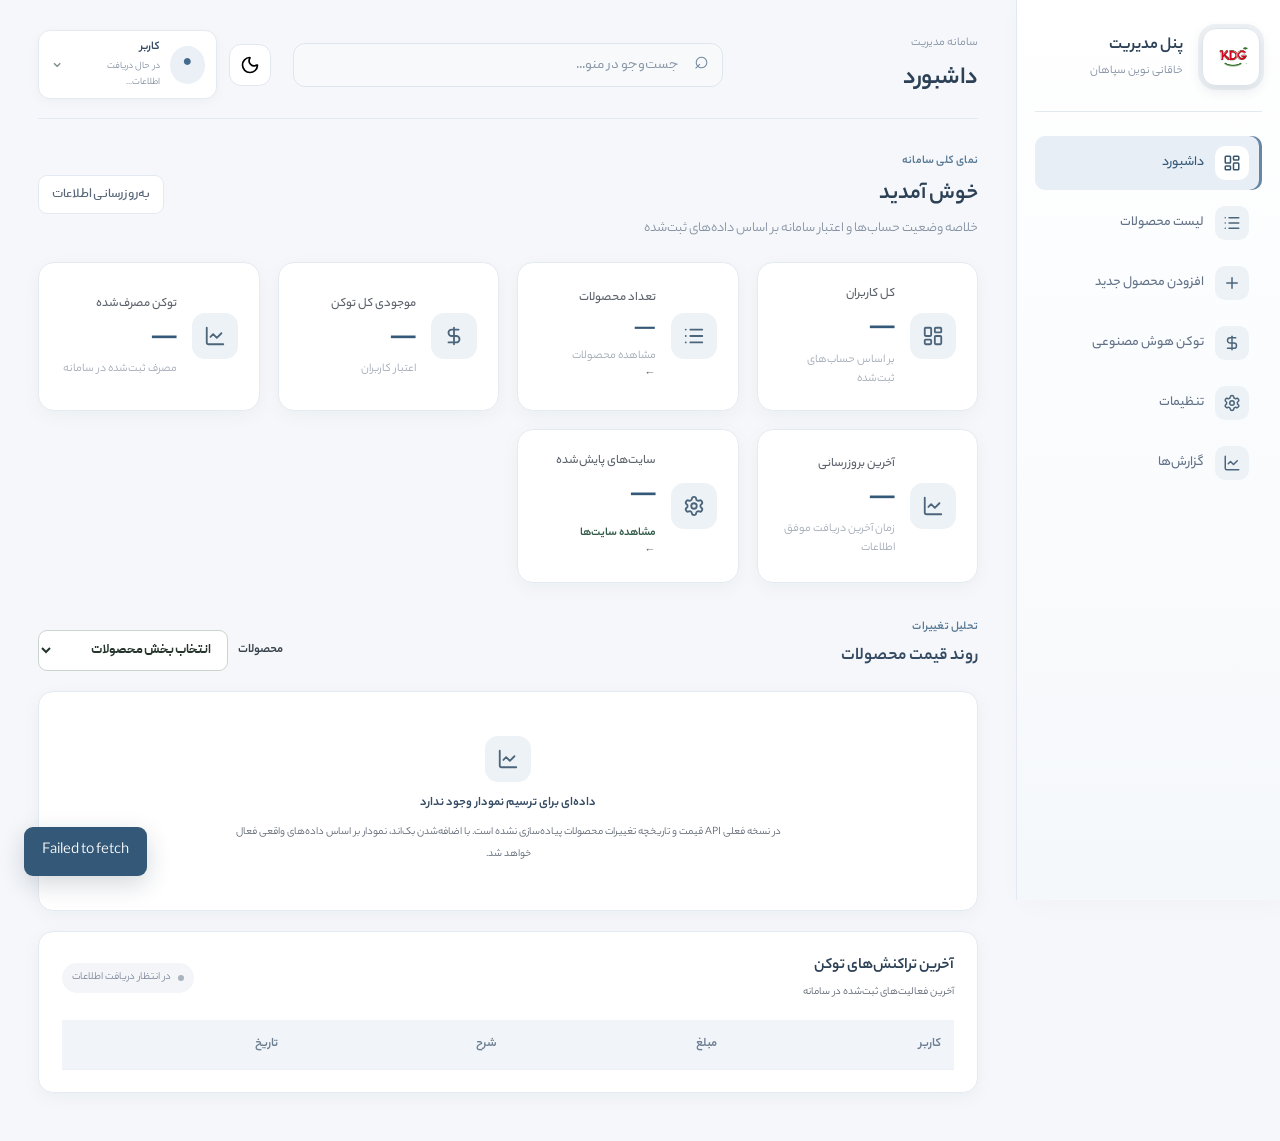
==== dashbord/index.html @ a9cb103a "Move dashboard action arrows to end of link labels" ====
<!doctype html><html lang="fa" dir="rtl"><head><meta charset="utf-8"><meta name="viewport" content="width=device-width,initial-scale=1"><title>داشبورد | پنل شرکت خاقانی نوین سپاهان</title><link rel="stylesheet" href="../assets/css/app.css"></head><body class="app-page dashboard-layout"><aside class="sidebar"><div class="sidebar-brand"><img class="sidebar-logo" src="../login/images/logo.png" alt="لوگوی شرکت خاقانی نوین سپاهان"><div class="sidebar-brand-copy"><b>پنل مدیریت</b><small>خاقانی نوین سپاهان</small></div></div><nav id="sideNav" class="dashboard-nav" aria-label="منوی اصلی">
<a class="active" href="#dashboard" data-page="dashboard"><span class="nav-icon"><img src="icone/layout-dashboard.svg" alt=""></span>داشبورد</a>
<a href="#products" data-page="products"><span class="nav-icon"><img src="icone/list.svg" alt=""></span>لیست محصولات</a>
<a href="#addProduct" data-page="addProduct"><span class="nav-icon"><img src="icone/plus.svg" alt=""></span>افزودن محصول جدید</a>
<a href="#aiTokens" data-page="aiTokens"><span class="nav-icon"><img src="icone/dollar-sign.svg" alt=""></span>توکن هوش مصنوعی</a>
<a href="#settings" data-page="settings"><span class="nav-icon"><img src="icone/settings.svg" alt=""></span>تنظیمات</a>
<a href="#reports" data-page="reports"><span class="nav-icon"><img src="icone/chart-line.svg" alt=""></span>گزارش‌ها</a></nav></aside><main class="main-content"><header class="topbar dashboard-topbar"><div><span class="eyebrow">سامانه مدیریت</span><h1 id="pageTitle">داشبورد</h1></div><div class="topbar-search"><input id="menuSearch" type="search" placeholder="جست‌وجو در منو..." aria-label="جست‌وجو در منو"><span aria-hidden="true">⌕</span></div><div class="topbar-actions"><button id="themeToggle" class="theme-toggle" type="button" aria-label="فعال‌سازی حالت تیره" aria-pressed="false" title="حالت تیره"><img src="../dashbord/icone/moon.svg" alt=""></button><div class="profile-menu-wrap"><button id="userMenuBtn" class="user-profile profile-menu-trigger" type="button" aria-haspopup="true" aria-expanded="false" aria-controls="userMenu"><span class="profile-avatar">●</span><span class="profile-details"><b id="userName">کاربر</b><small id="userRole">در حال دریافت اطلاعات...</small></span><span class="profile-chevron" aria-hidden="true">⌄</span></button><div id="userMenu" class="profile-menu hidden" role="menu"><div class="profile-menu-heading"><b id="menuUserName">کاربر</b><small id="menuUserRole">حساب کاربری</small></div><a id="userSettingsLink" href="#settings" role="menuitem"><span class="menu-item-icon"><img src="../dashbord/icone/settings.svg" alt=""></span>تنظیمات کاربری</a><button id="logoutBtn" class="logout-action" type="button" role="menuitem"><span class="nav-icon"><img src="../dashbord/icone/arrow-left-from-line.svg" alt=""></span>خروج از حساب</button></div></div></div></header>
<section id="dashboardPage" class="page-section"><div class="welcome dashboard-welcome"><div><span class="section-kicker">نمای کلی سامانه</span><h2>خوش آمدید</h2><p>خلاصه وضعیت حساب‌ها و اعتبار سامانه بر اساس داده‌های ثبت‌شده</p></div><div class="welcome-actions"><span id="todayLabel"></span><button id="refreshDashboard" class="btn btn-soft" type="button">به‌روزرسانی اطلاعات</button></div></div><div class="stats-grid dashboard-kpis">
<article class="stat-card"><span class="stat-icon"><img src="icone/layout-dashboard.svg" alt=""></span><div class="stat-copy"><span>کل کاربران</span><strong id="usersTotal">—</strong><small>بر اساس حساب‌های ثبت‌شده</small></div></article>
<a class="stat-card product-kpi" id="productKpiTile" href="#products" data-page="products"><span class="stat-icon"><img src="icone/list.svg" alt=""></span><div class="stat-copy"><span>تعداد محصولات</span><strong id="productCount">—</strong><small class="product-kpi-link">مشاهده محصولات <span class="stat-link-arrow" aria-hidden="true">←</span></small></div></a>
<article class="stat-card"><span class="stat-icon"><img src="icone/dollar-sign.svg" alt=""></span><div class="stat-copy"><span>موجودی کل توکن</span><strong id="coinsTotal">—</strong><small>اعتبار کاربران</small></div></article>
<article class="stat-card"><span class="stat-icon"><img src="icone/chart-line.svg" alt=""></span><div class="stat-copy"><span>توکن مصرف‌شده</span><strong id="coinsUsed">—</strong><small>مصرف ثبت‌شده در سامانه</small></div></article>
<article class="stat-card"><span class="stat-icon"><img src="icone/chart-line.svg" alt=""></span><div class="stat-copy"><span>آخرین بروزرسانی</span><strong id="lastUpdated">—</strong><small>زمان آخرین دریافت موفق اطلاعات</small></div></article>
<article class="stat-card monitored-sites-kpi"><span class="stat-icon"><img src="icone/settings.svg" alt=""></span><div class="stat-copy"><span>سایت‌های پایش‌شده</span><strong id="sitesTotal">—</strong><a class="stat-card-link" href="#sites" data-page="sites">مشاهده سایت‌ها <span class="stat-link-arrow" aria-hidden="true">←</span></a></div></article>
</div>
<div class="dashboard-section-heading trend-heading"><div><span class="section-kicker">تحلیل تغییرات</span><h3>روند قیمت محصولات</h3></div><label class="trend-product-nav"><span>محصولات</span><select id="trendProductNav" aria-label="ناوبری محصولات"><option value="">انتخاب بخش محصولات</option><option value="all">همه محصولات</option></select></label></div>
<div class="panel trend-empty"><span class="trend-empty-icon"><img src="icone/chart-line.svg" alt=""></span><b>داده‌ای برای ترسیم نمودار وجود ندارد</b><p>در نسخه فعلی API قیمت و تاریخچه تغییرات محصولات پیاده‌سازی نشده است. با اضافه‌شدن بک‌اند، نمودار بر اساس داده‌های واقعی فعال خواهد شد.</p></div><div class="panel dashboard-transactions"><div class="panel-heading"><div><h3>آخرین تراکنش‌های توکن</h3><p>آخرین فعالیت‌های ثبت‌شده در سامانه</p></div><span id="dashboardStatus" class="data-status" role="status">در انتظار دریافت اطلاعات</span></div><div class="table-wrap"><table><thead><tr><th>کاربر</th><th>مبلغ</th><th>شرح</th><th>تاریخ</th></tr></thead><tbody id="recentTransactions"></tbody></table></div></div></section>
<section id="sitesPage" class="page-section hidden"><div class="panel placeholder-panel"><span class="placeholder-icon"><img src="icone/settings.svg" alt=""></span><h3>سایت‌های پایش‌شده</h3><p>فهرست سایت‌ها پس از اتصال سرویس مدیریت سایت‌ها نمایش داده می‌شود.</p></div></section>
<section id="productsPage" class="page-section hidden"><div class="panel placeholder-panel"><span class="placeholder-icon"><img src="icone/list.svg" alt=""></span><h3>لیست محصولات</h3><p>این بخش هنوز به سرویس مدیریت محصولات متصل نشده است.</p></div></section>
<section id="addProductPage" class="page-section hidden"><div class="panel placeholder-panel"><span class="placeholder-icon"><img src="icone/plus.svg" alt=""></span><h3>افزودن محصول جدید</h3><p>فرم ثبت محصول پس از آماده‌سازی ساختار اطلاعات و API این بخش فعال می‌شود.</p></div></section>
<section id="aiTokensPage" class="page-section hidden"><div class="panel placeholder-panel"><span class="placeholder-icon"><img src="icone/dollar-sign.svg" alt=""></span><h3>توکن هوش مصنوعی</h3><p>اطلاعات مصرف و اعتبار توکن‌های هوش مصنوعی هنوز به سرویس مربوط متصل نشده است.</p></div></section>
<section id="settingsPage" class="page-section hidden"><div class="panel placeholder-panel"><span class="placeholder-icon"><img src="icone/settings.svg" alt=""></span><h3>تنظیمات</h3><p>تنظیمات پنل در این بخش قرار می‌گیرد؛ گزینه‌ها هنوز پیاده‌سازی نشده‌اند.</p></div></section><section id="reportsPage" class="page-section hidden">
<div class="welcome"><div><h2>گزارش تراکنش‌ها</h2><p>گزارش بر پایه اطلاعات ثبت‌شده در سامانه</p></div><button id="exportTransactions" class="btn btn-primary" type="button">دریافت خروجی CSV</button></div>
<div class="stats-grid report-stats"><article class="stat-card"><span>تعداد تراکنش‌های دریافتی</span><strong id="reportCount">—</strong></article><article class="stat-card"><span>جمع تغییرات مثبت</span><strong id="reportPositive">—</strong></article><article class="stat-card"><span>جمع تغییرات منفی</span><strong id="reportNegative">—</strong></article><article class="stat-card"><span>آخرین ثبت</span><strong id="reportLatest" class="report-latest">—</strong></article></div>
<div class="panel"><div class="panel-heading report-toolbar"><div><h3>تاریخچه تراکنش‌ها</h3><p>حداکثر ۲۰۰ تراکنش اخیر از API موجود</p></div><div class="report-tools"><input id="reportSearch" type="search" placeholder="جست‌وجو در کاربر یا شرح تراکنش" aria-label="جست‌وجو در گزارش تراکنش‌ها"><span id="reportStatus" class="report-status" role="status">در انتظار دریافت اطلاعات</span></div></div><div class="table-wrap"><table><thead><tr><th>کاربر</th><th>مقدار تغییر</th><th>موجودی پس از تراکنش</th><th>شرح</th><th>تاریخ و زمان</th></tr></thead><tbody id="reportTransactions"><tr><td colspan="5" class="report-empty">برای مشاهده گزارش، اطلاعات از سرور دریافت می‌شود.</td></tr></tbody></table></div></div>
</section><section id="usersPage" class="page-section hidden"><div class="panel"><div class="panel-heading"><div><h3>مدیریت کاربران</h3><p>ایجاد حساب و تعیین نقش</p></div><button id="addUserBtn" class="btn btn-primary">افزودن کاربر</button></div><form id="userForm" class="form-grid hidden"><input name="full_name" placeholder="نام کامل" required><input name="username" placeholder="نام کاربری" required><input name="password" type="password" placeholder="رمز عبور حداقل ۸ کاراکتر" required><select name="role"><option value="user">کاربر</option><option value="manager">مدیر</option></select><button class="btn btn-primary">ثبت کاربر</button></form><div class="table-wrap"><table><thead><tr><th>نام</th><th>نام کاربری</th><th>نقش</th><th>وضعیت</th><th>توکن</th></tr></thead><tbody id="usersTable"></tbody></table></div></div></section>
<section id="permissionsPage" class="page-section hidden"><div class="panel"><h3>نقش‌ها و دسترسی‌ها</h3><p>دسترسی مشاهده و ویرایش هر صفحه را تعیین کنید.</p><div id="permissionsContent"></div></div></section>
<section id="coinsPage" class="page-section hidden"><div class="panel"><h3>مدیریت توکن</h3><form id="coinForm" class="form-grid"><select name="user_id" id="coinUser" required><option value="">انتخاب کاربر</option></select><input name="amount" type="number" placeholder="مقدار؛ عدد منفی برای کسر" required><input name="reason" placeholder="علت تراکنش" required><button class="btn btn-primary">ثبت تراکنش</button></form><div class="table-wrap"><table><thead><tr><th>کاربر</th><th>تغییر</th><th>موجودی بعد</th><th>علت</th><th>تاریخ</th></tr></thead><tbody id="coinsTable"></tbody></table></div></div></section></main><div id="toast" class="toast"></div><script src="../assets/js/api.js"></script><script src="../assets/js/dashboard.js"></script></body></html>
---- assets/css/app.css ----
@font-face{font-family:YekanBakh;src:url("../../login/font/Yekan_Bakh_Regular.Byvis5zr.woff") format("woff");font-weight:400;font-display:swap}
@font-face{font-family:YekanBakh;src:url("../../login/font/Yekan_Bakh_Medium.RlOqlP2J.woff") format("woff");font-weight:500 600;font-display:swap}
@font-face{font-family:YekanBakh;src:url("../../login/font/Yekan_Bakh_Bold.DMVJaKBT.woff") format("woff");font-weight:700 900;font-display:swap}
:root{font-family:YekanBakh,Tahoma,sans-serif;color:#1e293b;background:#f4f6fa}*{box-sizing:border-box}body{margin:0}button,input,select{font:inherit}.login-page{min-height:100vh;display:grid;place-items:center;padding:24px;background:linear-gradient(135deg,#edf2f8,#f8fafc)}.login-card{width:min(100%,430px);background:white;padding:42px;border:1px solid #e5eaf1;border-radius:18px;box-shadow:0 18px 60px #1d355710}.brand-mark{width:54px;height:54px;display:grid;place-items:center;background:#17365d;color:white;border-radius:14px;font-size:25px;font-weight:800}.brand-mark.small{width:42px;height:42px;font-size:20px}.eyebrow{font-size:12px;color:#718096;margin:22px 0 5px}.login-card h1{font-size:23px;margin:0 0 8px}.muted,.panel p,.welcome p{color:#8290a3;font-size:13px}.login-card form{display:grid;gap:10px;margin-top:28px}.login-card label{font-size:13px;font-weight:600;margin-top:8px}.login-card input,.form-grid input,.form-grid select{width:100%;padding:12px;border:1px solid #dce3ec;border-radius:9px;outline:none;background:white}.login-card input:focus,.form-grid input:focus{border-color:#426b9a}.btn{border:0;border-radius:9px;padding:11px 17px;cursor:pointer;font-weight:600}.btn-primary{background:#173e68;color:white}.btn-block{width:100%;margin-top:12px}.form-error{color:#c0392b;font-size:12px}.login-card footer{text-align:center;color:#a0aaba;font-size:11px;margin-top:32px}.sidebar{width:250px;background:#142d4c;color:#dce6f2;position:fixed;right:0;top:0;bottom:0;padding:25px 17px;display:flex;flex-direction:column}.sidebar-brand{display:flex;align-items:center;gap:12px;padding:0 8px 30px;border-bottom:1px solid #ffffff18}.sidebar-brand b,.sidebar-brand small{display:block}.sidebar-brand small{font-size:11px;color:#9eb0c6}.sidebar nav{display:grid;gap:7px;margin-top:25px}.sidebar nav a{color:#b8c8da;text-decoration:none;padding:12px 14px;border-radius:8px;font-size:13px}.sidebar nav a.active,.sidebar nav a:hover{background:#ffffff16;color:white}.sidebar-bottom{margin-top:auto;border-top:1px solid #ffffff18;padding:18px 8px 0;display:grid;gap:12px;font-size:12px}.btn-ghost{background:transparent;color:#d6deea}.main-content{margin-right:250px;padding:30px 36px;max-width:1600px}.topbar{display:flex;justify-content:space-between;align-items:center;border-bottom:1px solid #e4e9f0;padding-bottom:22px}.topbar .eyebrow{margin:0}.topbar h1{font-size:22px;margin:5px 0 0}.welcome{display:flex;align-items:center;justify-content:space-between;margin:27px 0 20px}.welcome h2{font-size:18px;margin:0}.stats-grid{display:grid;grid-template-columns:repeat(4,1fr);gap:16px}.stat-card,.panel{background:white;border:1px solid #e6ebf1;border-radius:13px}.stat-card{padding:20px}.stat-card span{display:block;color:#7c899a;font-size:12px}.stat-card strong{display:block;font-size:27px;margin:10px 0;color:#173e68}.panel{margin-top:22px;padding:22px}.panel-heading{display:flex;justify-content:space-between;align-items:center;margin-bottom:18px}.panel h3,.panel-heading h3{font-size:15px}.table-wrap{overflow:auto}table{width:100%;border-collapse:collapse;white-space:nowrap}th,td{text-align:right;padding:13px 12px;border-bottom:1px solid #edf0f4;font-size:12px}th{color:#758397;background:#f8fafc}.hidden{display:none!important}.form-grid{display:grid;grid-template-columns:repeat(4,minmax(130px,1fr));gap:10px;margin:18px 0}.role-block{margin:22px 0}.permission-row{display:grid;grid-template-columns:1fr 120px 120px;padding:12px;border-bottom:1px solid #edf0f4;font-size:13px}.permission-row input{accent-color:#173e68}.toast{position:fixed;bottom:24px;left:24px;background:#173e68;color:white;padding:12px 18px;border-radius:9px;opacity:0;transition:.2s}.toast.show{opacity:1}@media(max-width:950px){.sidebar{width:205px}.main-content{margin-right:205px;padding:22px}.stats-grid{grid-template-columns:repeat(2,1fr)}}@media(max-width:650px){.sidebar{position:static;width:auto}.sidebar nav{grid-template-columns:repeat(2,1fr)}.main-content{margin:0;padding:18px}.stats-grid,.form-grid{grid-template-columns:1fr 1fr}.login-card{padding:28px}}
/* Login page refresh */
.login-page{min-height:100vh;display:grid;place-items:center;padding:36px;background:#f1f4f8;direction:rtl}
.login-shell{width:min(1120px,100%);min-height:650px;display:grid;grid-template-columns:1fr 1fr;background:#fff;border:1px solid #e7ebf0;border-radius:26px;overflow:hidden;box-shadow:0 28px 90px rgba(16,43,78,.12)}
.login-brand{position:relative;isolation:isolate;overflow:hidden;display:flex;flex-direction:column;justify-content:space-between;padding:44px 48px;color:#fff;background:linear-gradient(145deg,#173d67 0%,#102b4e 58%,#0b203b 100%)}
.brand-topline{display:flex;align-items:center;gap:15px;font-size:13px;color:#d7e2ef}
.login-logo{width:64px;height:64px;object-fit:contain;background:#fff;border-radius:16px;padding:7px}
.brand-copy{position:relative;z-index:2;margin-top:35px}
.brand-kicker{display:inline-block;color:#a9c5e3;font-size:10px;letter-spacing:2.8px;direction:ltr}
.brand-copy h1{font-size:clamp(30px,3.5vw,43px);line-height:1.65;font-weight:700;margin:16px 0 12px;color:#fff}
.brand-copy p{font-size:14px;color:#c3d1e1;line-height:2}
.brand-footer{position:relative;z-index:2;display:flex;align-items:center;gap:10px;font-size:12px;color:#c3d1e1}
.brand-dot{width:8px;height:8px;border-radius:50%;background:#79c6ad;box-shadow:0 0 0 5px #79c6ad20}
.brand-decoration{position:absolute;z-index:-1;inset:0;pointer-events:none}
.deco-ring{position:absolute;border:1px solid #ffffff12;border-radius:50%}
.ring-one{width:440px;height:440px;left:-170px;top:24%}
.ring-two{width:330px;height:330px;left:-115px;top:33%}
.deco-square{position:absolute;width:190px;height:190px;left:12%;top:12%;border:1px solid #ffffff0c;transform:rotate(35deg);border-radius:36px}
.login-form-side{display:flex;flex-direction:column;justify-content:center;padding:64px clamp(32px,6vw,76px) 26px;background:#fff}
.login-form-wrap{width:100%;max-width:390px;margin:0 auto}
.mobile-logo{display:none}
.form-heading{margin-bottom:35px}
.form-overline{font-size:12px;color:#4d759f;font-weight:700}
.form-heading h2{font-size:26px;line-height:1.6;margin:8px 0;color:#182b43;font-weight:700}
.form-heading p{font-size:13px;color:#8793a2;margin:0;line-height:2}
.login-form{display:grid;gap:10px}
.login-form label{font-size:13px;font-weight:600;color:#34465b;margin-top:8px}
.input-wrap{height:54px;display:flex;align-items:center;gap:11px;border:1px solid #e0e6ed;border-radius:11px;padding:0 15px;background:#fbfcfe;transition:border-color .2s,box-shadow .2s}
.input-wrap:focus-within{border-color:#4b78a7;box-shadow:0 0 0 3px #4b78a714;background:#fff}
.input-wrap input{flex:1;min-width:0;width:100%;height:100%;padding:0;border:0;outline:0;background:transparent;font-size:13px;color:#25384e}
.input-wrap input::placeholder{color:#a8b1bd}
.field-icon{font-size:18px;color:#8294a8;line-height:1}
.lock-icon{font-size:15px}
.password-toggle{border:0;background:transparent;color:#8294a8;cursor:pointer;font-size:18px;padding:5px}
.login-form .form-error{min-height:18px;margin:1px 0 0;font-size:12px}
.login-submit{height:53px;display:flex;align-items:center;justify-content:center;gap:12px;margin-top:5px;border-radius:11px;background:linear-gradient(100deg,#1d4a78,#14365d);box-shadow:0 8px 18px #173e6826;font-size:14px;transition:transform .2s,box-shadow .2s}
.login-submit:hover{transform:translateY(-1px);box-shadow:0 11px 22px #173e6833}
.submit-arrow{font-size:19px;line-height:1}
.login-security{display:flex;align-items:center;gap:9px;margin-top:25px;color:#8b98a7;font-size:11px}
.security-icon{width:19px;height:19px;display:grid;place-items:center;border-radius:50%;background:#e9f4ef;color:#3d9472;font-size:11px}
.login-copyright{text-align:center;color:#a7b0bb;font-size:10px;margin-top:50px}
@media(max-width:760px){
 .login-page{padding:16px;min-height:100svh}
 .login-shell{max-width:480px;min-height:0;grid-template-columns:1fr;border-radius:20px}
 .login-brand{display:none}
 .login-form-side{padding:36px 27px 22px}
 .mobile-logo{display:flex;justify-content:center;margin:0 0 24px}
 .mobile-logo img{width:76px;height:76px;object-fit:contain}
 .form-heading{margin-bottom:25px;text-align:center}
 .form-heading h2{font-size:23px}
 .login-copyright{margin-top:34px}
}

/* Colorlib Login Form V12 inspired composition */
.login-page{min-height:100vh;margin:0;padding:34px 18px;display:flex;align-items:center;justify-content:center;position:relative;overflow-x:hidden;direction:rtl;background:#18283a url("../login/images/login-bg.jpg") center center/cover no-repeat fixed}
.login-v12{width:100%;min-height:calc(100vh - 68px);display:flex;flex-direction:column;align-items:center;justify-content:center;position:relative;isolation:isolate}
.login-v12-overlay{position:fixed;z-index:-1;inset:0;background:linear-gradient(135deg,rgba(12,25,43,.73),rgba(16,39,61,.45) 52%,rgba(9,22,38,.72))}
.login-v12-card{width:min(100%,440px);position:relative;margin:35px auto 20px;padding:74px 48px 38px;text-align:center;background:rgba(255,255,255,.91);border:1px solid rgba(255,255,255,.65);border-radius:5px;box-shadow:0 22px 75px rgba(0,0,0,.25);backdrop-filter:blur(12px);-webkit-backdrop-filter:blur(12px)}
.login-v12-avatar{position:absolute;top:-55px;left:50%;transform:translateX(-50%);width:108px;height:108px;border-radius:50%;display:grid;place-items:center;background:#fff;border:6px solid rgba(255,255,255,.82);box-shadow:0 8px 26px rgba(0,0,0,.18);overflow:hidden}
.login-v12-avatar img{width:100%;height:100%;object-fit:contain;padding:13px}
.login-v12-kicker{font-size:12px;color:#7c8998;margin:0 0 4px}
.login-v12-card h1{font-size:27px;font-weight:700;color:#26384c;margin:0 0 8px}
.login-v12-subtitle{font-size:12px;line-height:2;color:#8a96a3;margin:0 auto 27px;max-width:310px}
.login-v12-form{display:grid;gap:13px}
.login-v12-form>input,.login-v12-password{height:52px;width:100%;border:1px solid #e1e5e9;border-radius:3px;background:rgba(255,255,255,.88);padding:0 17px;color:#34465a;outline:none;font-family:inherit;font-size:13px;text-align:right;transition:border-color .18s,box-shadow .18s}
.login-v12-form>input:focus,.login-v12-password:focus-within{border-color:#6485a8;box-shadow:0 0 0 3px rgba(65,104,145,.1)}
.login-v12-form input::placeholder{color:#a1aab4}
.login-v12-password{display:flex;align-items:center;padding:0 14px 0 9px}
.login-v12-password input{height:100%;min-width:0;flex:1;border:0;outline:0;background:transparent;font-family:inherit;font-size:13px;color:#34465a}
.login-v12-password button{border:0;background:transparent;color:#8996a3;font-size:17px;cursor:pointer;padding:7px}
.login-v12-form .form-error{min-height:16px;text-align:right;margin:0;font-size:12px}
.login-v12-submit{height:51px;width:100%;border:0;border-radius:3px;background:#456b91;color:white;font-family:inherit;font-size:14px;font-weight:700;cursor:pointer;transition:background .2s,transform .2s}
.login-v12-submit:hover{background:#345879;transform:translateY(-1px)}
.login-v12-bottom{display:flex;align-items:center;justify-content:center;gap:8px;margin-top:25px;color:#8b96a2;font-size:11px}
.login-v12-bottom span{width:7px;height:7px;border-radius:50%;background:#6ca58d}
.login-v12-footer{color:rgba(255,255,255,.76);font-size:11px;text-align:center;margin:5px 0 0}
.sr-only{position:absolute;width:1px;height:1px;padding:0;margin:-1px;overflow:hidden;clip:rect(0,0,0,0);white-space:nowrap;border:0}
@media(max-width:520px){.login-page{padding:20px 14px;background-attachment:scroll}.login-v12{min-height:calc(100svh - 40px)}.login-v12-card{padding:69px 25px 31px;margin-top:48px;width:min(100%,410px)}.login-v12-avatar{width:98px;height:98px;top:-50px}.login-v12-card h1{font-size:24px}}

/* Accurate Colorlib Login Form V12 layout adaptation */
.login-page{min-height:100vh;padding:0;background:#0a5caa;display:block;overflow-x:hidden}
.login-v12{width:100%;min-height:100vh;display:flex;flex-direction:column;align-items:center;justify-content:center;padding:30px 15px;position:relative;isolation:isolate}
.login-v12-overlay{position:absolute;z-index:-1;inset:0;background-image:linear-gradient(to top,rgba(0,91,234,.90),rgba(0,198,251,.90)),url("https://raw.githubusercontent.com/ColorlibHQ/login-form-templates/main/login-form-v12/images/img-01.jpg");background-position:center;background-size:cover;background-repeat:no-repeat}
.login-v12-card{width:390px;max-width:100%;position:relative;margin:0;padding:0 0 30px;text-align:center;background:transparent;border:0;border-radius:0;box-shadow:none;backdrop-filter:none;-webkit-backdrop-filter:none}
.login-v12-avatar{position:static;transform:none;width:120px;height:120px;margin:0 auto 20px;border-radius:50%;overflow:hidden;background:#fff;border:0;box-shadow:0 4px 18px rgba(0,0,0,.14);display:grid;place-items:center}
.login-v12-avatar img{width:100%;height:100%;object-fit:contain;padding:14px}
.login-v12-kicker{font-size:13px;color:rgba(255,255,255,.8);margin:0 0 4px}
.login-v12-card h1{font-size:24px;font-weight:700;color:#fff;line-height:1.3;margin:0 0 10px}
.login-v12-subtitle{font-size:13px;line-height:1.9;color:rgba(255,255,255,.82);margin:0 auto 34px;max-width:330px}
.login-v12-form{display:flex;flex-direction:column;gap:10px;width:100%}
.login-v12-form>input,.login-v12-password{height:50px;width:100%;border:0;border-radius:25px;background:#fff;padding:0 30px;color:#333;outline:none;font-family:inherit;font-size:14px;text-align:right;box-shadow:none}
.login-v12-form>input:focus,.login-v12-password:focus-within{box-shadow:0 0 0 3px rgba(0,198,251,.28)}
.login-v12-form input::placeholder{color:#999;opacity:1}
.login-v12-password{display:flex;align-items:center;padding:0 25px 0 22px}
.login-v12-password input{height:100%;min-width:0;flex:1;border:0;outline:0;background:transparent;font-family:inherit;font-size:14px;color:#333}
.login-v12-password button{border:0;background:transparent;color:#999;font-size:17px;cursor:pointer;padding:7px}
.login-v12-form .form-error{min-height:14px;text-align:right;margin:0 15px;color:#fff;font-size:12px}
.login-v12-submit{height:50px;width:100%;border:0;border-radius:25px;background:#333;color:#e0e0e0;font-family:inherit;font-size:14px;font-weight:700;cursor:pointer;transition:all .35s;position:relative;overflow:hidden}
.login-v12-submit:hover{background:#00a7ee;color:#fff;box-shadow:0 7px 22px rgba(0,49,120,.25)}
.login-v12-bottom{display:flex;align-items:center;justify-content:center;gap:8px;margin-top:25px;color:rgba(255,255,255,.83);font-size:11px}
.login-v12-bottom span{width:7px;height:7px;border-radius:50%;background:#b8f4e1}
.login-v12-footer{color:rgba(255,255,255,.78);font-size:11px;text-align:center;margin:0;padding:0 0 12px}
@media(max-width:576px){.login-v12{padding:30px 15px}.login-v12-card{padding:0 15px 25px}.login-v12-avatar{width:110px;height:110px}.login-v12-subtitle{margin-bottom:27px}}

/* Optimized, neutral-color login backgrounds */
.login-v12-overlay{
  position:absolute;
  z-index:-1;
  inset:0;
  overflow:hidden;
  background:transparent;
}
.login-v12-overlay::before{
  content:"";
  position:absolute;
  inset:-4px;
  z-index:0;
  background-image:url("https://wsrv.nl/?url=behdasht.news%2Fimages%2Fupfiles%2F20240713%2FGSV70sYWAAE1f2o.jpg&output=webp&w=1920&q=80");
  background-position:center;
  background-size:cover;
  background-repeat:no-repeat;
  filter:blur(1px);
  transform:scale(1.01);
}
.login-v12-avatar{margin-left:auto;margin-right:auto;}
.login-v12-avatar img{transform:translateX(-5px);}
@media(max-width:576px){
  .login-v12-overlay::before{
    background-image:url("https://wsrv.nl/?url=raw.githubusercontent.com%2Fsyedalirezatabatabaei-star%2Fpanel_hidary%2Fmain%2Flogin%2Fimages%2Fmilad.jpg&output=webp&w=1000&q=78");
    background-size:cover;
    background-position:center center;
    filter:blur(1px);
    transform:scale(1.01);
  }
}

/* Login contrast and accessible password visibility control */
.login-v12-kicker,
.login-v12-card h1,
.login-v12-subtitle,
.login-v12-footer{
  color:#171717;
}
.login-v12-submit{color:#fff;}
.login-v12-password .password-visibility{
  width:34px;
  height:34px;
  flex:0 0 34px;
  display:grid;
  place-items:center;
  padding:5px;
  border:0;
  border-radius:50%;
  background:transparent;
  color:#555;
  cursor:pointer;
  transition:background-color .18s,color .18s;
}
.login-v12-password .password-visibility:hover{
  background:#f0f0f0;
  color:#111;
}
.password-visibility .eye-icon{
  width:20px;
  height:20px;
  fill:none;
  stroke:currentColor;
  stroke-width:1.8;
  stroke-linecap:round;
  stroke-linejoin:round;
}
.password-visibility .eye-icon[hidden]{display:none;}
/* Khaghani dashboard: soft rose navigation and profile layout */
.dashboard-layout{min-height:100vh;background:#faf8f8;color:#343033}
.dashboard-layout .sidebar{width:258px;padding:25px 17px 18px;background:linear-gradient(180deg,#fffafa,#f8eeee);color:#514347;border-left:1px solid #eedfe1;box-shadow:5px 0 24px rgba(116,64,72,.045)}
.dashboard-layout .sidebar-brand{display:flex;align-items:center;gap:12px;padding:0 5px 22px;border-bottom:1px solid #eddddf}
.sidebar-logo{width:52px;height:52px;flex:0 0 52px;object-fit:cover;border-radius:50%;background:#fff;border:2px solid #ead0d2;box-shadow:0 3px 10px rgba(130,75,84,.12)}
.sidebar-brand-copy b{display:block;font-size:16px;font-weight:800;color:#713b43}
.sidebar-brand-copy small{display:block;margin-top:3px;font-size:10px;color:#a17e83}
.dashboard-nav{display:grid;gap:7px;margin-top:25px}
.dashboard-nav a{display:flex;align-items:center;gap:12px;min-height:46px;padding:10px 13px;border-radius:11px;color:#735e62;text-decoration:none;font-size:13px;font-weight:600;transition:background .18s,color .18s}
.dashboard-nav a:hover{background:#f2e2e4;color:#713b43}
.dashboard-nav a.active{background:#ead0d2;color:#713b43;box-shadow:inset -3px 0 #ad6972}
.dashboard-nav .nav-icon,.logout-action .nav-icon{width:25px;height:25px;flex:0 0 25px;display:grid;place-items:center;border-radius:8px;background:#f4e6e7;color:#a9656e;font-size:17px;font-weight:700}
.dashboard-nav a.active .nav-icon{background:#fff5f5;color:#92515b}
.dashboard-layout .sidebar-bottom{margin-top:auto;border-top:1px solid #eddddf;padding:15px 4px 0}
.logout-action{width:100%;display:flex;align-items:center;gap:12px;padding:10px 13px;border:0;border-radius:10px;background:transparent;color:#98535d;text-align:right;font:600 13px YekanBakh,Tahoma,sans-serif;cursor:pointer}
.logout-action:hover{background:#f2e0e2}
.logout-action .nav-icon{background:#f1dfe1;color:#98535d}
.dashboard-layout .main-content{margin-right:258px;padding:27px 34px;max-width:none}
.dashboard-topbar{min-height:76px;display:flex;align-items:center;justify-content:space-between;gap:20px;padding:0 0 19px;border-bottom:1px solid #eee4e5}
.dashboard-topbar .eyebrow{color:#a17e83}
.dashboard-topbar h1{font-size:22px;color:#49383c;margin:4px 0 0}
.user-profile{display:flex;align-items:center;gap:10px;min-width:160px;padding:8px 13px;border:1px solid #efdfE1;border-radius:13px;background:#fff}
.profile-avatar{width:38px;height:38px;display:grid;place-items:center;border-radius:50%;background:#f3e1e3;color:#a9656e;font-size:16px}
.profile-details{display:grid;gap:2px}
.profile-details b{font-size:12px;color:#49383c}
.profile-details small{font-size:10px;color:#a17e83}
.dashboard-layout .welcome h2,.dashboard-layout .panel h3,.dashboard-layout .panel-heading h3{color:#49383c}
.dashboard-layout .welcome p{color:#98878a}
.dashboard-layout .stat-card,.dashboard-layout .panel{border:1px solid #eee4e5;border-radius:15px;box-shadow:0 5px 20px rgba(100,60,65,.035)}
.dashboard-layout .stat-card strong{color:#a9656e}
.dashboard-layout th{background:#fbf5f5;color:#8c6e73}
.dashboard-layout .btn-primary{background:#a9656e;color:#fff}
.dashboard-layout .btn-primary:hover{background:#92515b}
.dashboard-layout .permission-row input{accent-color:#a9656e}
.dashboard-layout .toast{background:#713b43}
.placeholder-panel{min-height:230px;display:flex;flex-direction:column;align-items:center;justify-content:center;text-align:center}
.placeholder-panel h3{margin:15px 0 5px}
.placeholder-panel p{margin:0;max-width:480px;line-height:2}
.placeholder-icon{width:54px;height:54px;display:grid;place-items:center;border-radius:17px;background:#f4e6e7;color:#a9656e;font-size:27px}
@media(max-width:950px){.dashboard-layout .sidebar{width:220px}.dashboard-layout .main-content{margin-right:220px;padding:22px}}
@media(max-width:650px){.dashboard-layout .sidebar{position:relative;width:100%;padding:14px 15px}.dashboard-layout .sidebar-brand{padding-bottom:12px}.sidebar-logo{width:44px;height:44px;flex-basis:44px}.dashboard-nav{grid-template-columns:repeat(2,minmax(0,1fr));gap:5px;margin-top:13px}.dashboard-nav a{min-height:42px;padding:8px;font-size:11px;gap:7px}.dashboard-layout .sidebar-bottom{margin-top:12px;padding-top:9px}.dashboard-layout .main-content{margin:0;padding:17px}.dashboard-topbar{align-items:flex-start}.dashboard-topbar h1{font-size:19px}.user-profile{min-width:0;padding:6px 8px}.profile-avatar{width:32px;height:32px}.profile-details b{max-width:110px;overflow:hidden;text-overflow:ellipsis;white-space:nowrap}}

/* Final dashboard brand polish: warm rose, no blue accents */
.dashboard-layout{
  --dash-rose:#b8757e;
  --dash-rose-dark:#92545d;
  --dash-rose-soft:#f5e8e9;
  --dash-rose-border:#ead6d8;
  background:#fcf9f9!important;
  color:#40383a;
}
.dashboard-layout .sidebar{
  background:linear-gradient(165deg,#fffafa 0%,#f8eeee 58%,#f5e7e9 100%)!important;
  border-left:1px solid var(--dash-rose-border)!important;
}
.dashboard-layout .sidebar-brand{
  align-items:center;
  gap:13px;
  padding:2px 4px 20px;
  border-bottom:1px solid var(--dash-rose-border);
}
.dashboard-layout .sidebar-logo{
  width:58px;height:58px;flex:0 0 58px;
  object-fit:contain;
  padding:5px;
  border-radius:50%;
  background:#fff;
  border:1px solid #e7c9cd;
  outline:3px solid rgba(184,117,126,.10);
  box-shadow:0 4px 14px rgba(125,70,78,.13);
}
.dashboard-layout .sidebar-brand-copy b{color:#79434b}
.dashboard-layout .sidebar-brand-copy small{color:#a77c82}
.dashboard-layout .dashboard-nav a{color:#705c60}
.dashboard-layout .dashboard-nav a:hover{background:#f4e4e6;color:#854b54}
.dashboard-layout .dashboard-nav a.active{
  color:#80464f;
  background:#efdadd;
  box-shadow:inset -3px 0 #b8757e;
}
.dashboard-layout .dashboard-nav .nav-icon{
  color:#a9656e;
  background:#f7eaeb;
}
.dashboard-layout .dashboard-nav a.active .nav-icon{
  color:#92545d;background:#fff7f7;
}
.dashboard-layout .logout-action{color:#96545e}
.dashboard-layout .logout-action:hover{background:#f3e1e3}
.dashboard-layout .logout-action .nav-icon{color:#96545e;background:#f3e1e3}
.dashboard-layout .dashboard-topbar{border-bottom-color:#eee1e3}
.dashboard-layout .dashboard-topbar .eyebrow,
.dashboard-layout .profile-details small{color:#a17e83}
.dashboard-layout .profile-avatar{color:#9e6069;background:#f4e3e5}
.dashboard-layout .stat-card strong{color:#a9656e}
.dashboard-layout .btn-primary,
.dashboard-layout .btn.btn-primary{background:#b8757e!important;border-color:#b8757e!important;color:#fff}
.dashboard-layout .btn-primary:hover,
.dashboard-layout .btn.btn-primary:hover{background:#965b64!important;border-color:#965b64!important}
.dashboard-layout .permission-row input{accent-color:#b8757e}
.dashboard-layout .toast{background:#80464f}
.dashboard-layout a:focus-visible,
.dashboard-layout button:focus-visible{outline:2px solid #c58b92;outline-offset:2px}
@media(max-width:650px){
  .dashboard-layout .sidebar-logo{width:50px;height:50px;flex-basis:50px}
}


/* Dashboard visual refresh: calm sage-green palette */
.dashboard-layout{
  --dash-sage:#8fa99a;
  --dash-sage-dark:#365b4b;
  --dash-sage-deep:#294638;
  --dash-sage-soft:#eaf1ec;
  --dash-sage-pale:#f4f7f4;
  --dash-sage-border:#dce7df;
  --dash-text:#34443b;
  background:#f6f8f6!important;
  color:var(--dash-text);
}
.dashboard-layout .sidebar{
  background:linear-gradient(165deg,#fbfdfb 0%,#f1f6f2 62%,#eaf1ec 100%)!important;
  color:#40564a;
  border-left:1px solid var(--dash-sage-border)!important;
  box-shadow:5px 0 24px rgba(48,83,63,.045);
}
.dashboard-layout .sidebar-brand{
  align-items:center;
  gap:12px;
  padding:2px 4px 20px;
  border-bottom:1px solid var(--dash-sage-border);
}
.dashboard-layout .sidebar-logo{
  width:58px;
  height:58px;
  flex:0 0 58px;
  object-fit:contain;
  padding:5px;
  margin-left:3px;
  border-radius:15px;
  background:#fff;
  border:1px solid #d5e2d8;
  outline:3px solid rgba(143,169,154,.13);
  box-shadow:0 4px 14px rgba(53,91,72,.10);
  transform:translateX(-3px);
}
.dashboard-layout .sidebar-brand-copy b{color:var(--dash-sage-deep);font-size:16px}
.dashboard-layout .sidebar-brand-copy small{color:#7f9888}
.dashboard-layout .dashboard-nav a{color:#586f60}
.dashboard-layout .dashboard-nav a:hover{
  background:#e5eee7;
  color:var(--dash-sage-dark);
}
.dashboard-layout .dashboard-nav a.active{
  color:var(--dash-sage-deep);
  background:#dfeae2;
  box-shadow:inset -3px 0 var(--dash-sage);
}
.dashboard-layout .dashboard-nav .nav-icon{
  color:#648573;
  background:#eaf1ec;
}
.dashboard-layout .dashboard-nav a.active .nav-icon{
  color:var(--dash-sage-dark);
  background:#f8fbf8;
}
.dashboard-layout .sidebar-bottom{border-top:1px solid var(--dash-sage-border)}
.dashboard-layout .logout-action{color:#587a65}
.dashboard-layout .logout-action:hover{background:#e6efe8}
.dashboard-layout .logout-action .nav-icon{color:#587a65;background:#e4eee7}
.dashboard-layout .main-content{background:transparent}
.dashboard-layout .dashboard-topbar{border-bottom-color:#e3ebe5}
.dashboard-layout .dashboard-topbar .eyebrow,
.dashboard-layout .profile-details small{color:#829889}
.dashboard-layout .dashboard-topbar h1,
.dashboard-layout .welcome h2,
.dashboard-layout .panel h3,
.dashboard-layout .panel-heading h3{color:#344b3c}
.dashboard-layout .user-profile{
  border-color:#e1eae3;
  background:#fff;
  box-shadow:0 3px 12px rgba(48,83,63,.025);
}
.dashboard-layout .profile-avatar{color:#557763;background:#e8f0ea}
.dashboard-layout .profile-details b{color:#3d5144}
.dashboard-layout .welcome p{color:#87968b}
.dashboard-layout .stat-card,
.dashboard-layout .panel{
  background:#fff;
  border:1px solid #e3ebe5;
  border-radius:15px;
  box-shadow:0 5px 20px rgba(48,83,63,.035);
}
.dashboard-layout .stat-card span{color:#788b7e}
.dashboard-layout .stat-card strong{color:var(--dash-sage-dark)}
.dashboard-layout th{background:#f2f6f3;color:#647b6b}
.dashboard-layout td{color:#46584b;border-bottom-color:#edf2ee}
.dashboard-layout .btn-primary,
.dashboard-layout .btn.btn-primary{
  background:var(--dash-sage-dark)!important;
  border-color:var(--dash-sage-dark)!important;
  color:#fff;
}
.dashboard-layout .btn-primary:hover,
.dashboard-layout .btn.btn-primary:hover{
  background:var(--dash-sage-deep)!important;
  border-color:var(--dash-sage-deep)!important;
}
.dashboard-layout .permission-row{border-bottom-color:#e9f0eb}
.dashboard-layout .permission-row input{accent-color:var(--dash-sage-dark)}
.dashboard-layout .toast{background:var(--dash-sage-deep)}
.dashboard-layout .placeholder-icon{background:var(--dash-sage-soft);color:var(--dash-sage-dark)}
.dashboard-layout a:focus-visible,
.dashboard-layout button:focus-visible,
.dashboard-layout input:focus-visible,
.dashboard-layout select:focus-visible{
  outline:2px solid #8fa99a;
  outline-offset:2px;
}
@media(max-width:950px){
  .dashboard-layout .sidebar{width:220px}
  .dashboard-layout .main-content{margin-right:220px;padding:22px}
}
@media(max-width:650px){
  .dashboard-layout .sidebar{width:100%;padding:14px 15px}
  .dashboard-layout .sidebar-brand{padding-bottom:12px}
  .dashboard-layout .sidebar-logo{width:50px;height:50px;flex-basis:50px}
  .dashboard-nav{grid-template-columns:repeat(2,minmax(0,1fr));gap:5px;margin-top:13px}
  .dashboard-nav a{min-height:42px;padding:8px;font-size:11px;gap:7px}
  .dashboard-layout .sidebar-bottom{margin-top:12px;padding-top:9px}
  .dashboard-layout .main-content{margin:0;padding:17px}
  .dashboard-layout .stats-grid{grid-template-columns:repeat(2,minmax(0,1fr))}
  .dashboard-layout .form-grid{grid-template-columns:repeat(2,minmax(0,1fr))}
  .dashboard-topbar{align-items:flex-start;gap:12px}
  .dashboard-topbar h1{font-size:19px}
  .user-profile{min-width:0;padding:6px 8px}
  .profile-avatar{width:32px;height:32px}
  .profile-details b{max-width:110px;overflow:hidden;text-overflow:ellipsis;white-space:nowrap}
}
@media(max-width:380px){
  .dashboard-layout .stats-grid,
  .dashboard-layout .form-grid{grid-template-columns:1fr}
  .dashboard-nav a{font-size:10px}
}


/* Warm sage refinement and repository icon assets */
.dashboard-layout{
  --dash-sage:#9aa58a;
  --dash-sage-dark:#59684b;
  --dash-sage-deep:#414e37;
  --dash-sage-soft:#eeefe5;
  --dash-sage-pale:#f7f6f0;
  --dash-sage-border:#e5e2d4;
  --dash-text:#48483e;
  background:#f8f7f1!important;
}
.dashboard-layout .sidebar{
  background:linear-gradient(165deg,#fffefa 0%,#f5f3e9 65%,#efeee2 100%)!important;
  border-left-color:#e5e2d4!important;
}
.dashboard-layout .sidebar-brand{border-bottom-color:#e5e2d4}
.dashboard-layout .sidebar-logo{
  border-color:#e1ddca;
  outline-color:rgba(154,165,138,.17);
  box-shadow:0 4px 14px rgba(83,91,64,.11);
}
.dashboard-layout .sidebar-brand-copy b{color:#414e37}
.dashboard-layout .sidebar-brand-copy small{color:#8b9078}
.dashboard-layout .dashboard-nav a{color:#696b58}
.dashboard-layout .dashboard-nav a:hover{background:#eeeddf;color:#4d5b40}
.dashboard-layout .dashboard-nav a.active{
  color:#414e37;
  background:#e7e8d9;
  box-shadow:inset -3px 0 #9aa58a;
}
.dashboard-layout .dashboard-nav .nav-icon{background:#f0f0e7;color:#657353}
.dashboard-layout .dashboard-nav a.active .nav-icon{background:#faf9f2;color:#59684b}
.dashboard-layout .dashboard-nav .nav-icon img,
.dashboard-layout .logout-action .nav-icon img{
  display:block;
  width:17px;
  height:17px;
  object-fit:contain;
  filter:brightness(0) saturate(100%) invert(38%) sepia(13%) saturate(1000%) hue-rotate(42deg) brightness(91%) contrast(86%);
}
.dashboard-layout .dashboard-nav a.active .nav-icon img{
  filter:brightness(0) saturate(100%) invert(29%) sepia(13%) saturate(900%) hue-rotate(48deg) brightness(88%) contrast(90%);
}
.dashboard-layout .logout-action{color:#626e50}
.dashboard-layout .logout-action:hover{background:#eeeddf}
.dashboard-layout .logout-action .nav-icon{background:#eeefe5;color:#59684b}
.dashboard-layout .sidebar-bottom{border-top-color:#e5e2d4}
.dashboard-layout .dashboard-topbar{border-bottom-color:#e9e6da}
.dashboard-layout .dashboard-topbar .eyebrow,
.dashboard-layout .profile-details small{color:#8b9078}
.dashboard-layout .dashboard-topbar h1,
.dashboard-layout .welcome h2,
.dashboard-layout .panel h3,
.dashboard-layout .panel-heading h3{color:#45483b}
.dashboard-layout .user-profile{border-color:#e8e5d9}
.dashboard-layout .profile-avatar{color:#687653;background:#eeefe5}
.dashboard-layout .profile-details b{color:#4c5041}
.dashboard-layout .welcome p{color:#898977}
.dashboard-layout .stat-card,
.dashboard-layout .panel{
  border-color:#e8e5d9;
  box-shadow:0 5px 20px rgba(91,86,58,.04);
}
.dashboard-layout .stat-card span{color:#858574}
.dashboard-layout .stat-card strong{color:#59684b}
.dashboard-layout th{background:#f5f4eb;color:#74785f}
.dashboard-layout td{color:#505044;border-bottom-color:#efede4}
.dashboard-layout .btn-primary,
.dashboard-layout .btn.btn-primary{
  background:#657451!important;
  border-color:#657451!important;
}
.dashboard-layout .btn-primary:hover,
.dashboard-layout .btn.btn-primary:hover{
  background:#4e5d3d!important;
  border-color:#4e5d3d!important;
}
.dashboard-layout .permission-row{border-bottom-color:#eeece2}
.dashboard-layout .permission-row input{accent-color:#657451}
.dashboard-layout .toast{background:#414e37}
.dashboard-layout .placeholder-icon{
  background:#eeefe5;
  color:#59684b;
}
.dashboard-layout .placeholder-icon img{
  width:25px;height:25px;display:block;object-fit:contain;
  filter:brightness(0) saturate(100%) invert(34%) sepia(13%) saturate(1000%) hue-rotate(43deg) brightness(90%) contrast(88%);
}
.dashboard-layout a:focus-visible,
.dashboard-layout button:focus-visible,
.dashboard-layout input:focus-visible,
.dashboard-layout select:focus-visible{
  outline-color:#9aa58a;
}


/* Professional dashboard theme, profile menu and persistent dark mode */
.dashboard-layout .topbar-actions{display:flex;align-items:center;gap:12px;position:relative}
.dashboard-layout .theme-toggle{
  width:42px;height:42px;flex:0 0 42px;display:grid;place-items:center;
  border:1px solid #e4e8e5;border-radius:12px;background:#fff;color:#42534b;
  cursor:pointer;transition:background .2s,border-color .2s,transform .2s;
}
.dashboard-layout .theme-toggle:hover{background:#f1f4f1;border-color:#cbd6ce;transform:translateY(-1px)}
.dashboard-layout .theme-toggle img{width:20px;height:20px;display:block}
.dashboard-layout .profile-menu-wrap{position:relative}
.dashboard-layout .profile-menu-trigger{
  cursor:pointer;text-align:right;font-family:inherit;
  transition:border-color .2s,box-shadow .2s,background .2s;
}
.dashboard-layout .profile-menu-trigger:hover,
.dashboard-layout .profile-menu-trigger[aria-expanded="true"]{
  border-color:#cbd6ce;box-shadow:0 5px 16px rgba(36,54,44,.08)
}
.dashboard-layout .profile-chevron{font-size:17px;color:#819087;margin-right:3px;line-height:1}
.dashboard-layout .profile-menu{
  position:absolute;z-index:50;top:calc(100% + 10px);left:0;width:230px;
  padding:9px;border:1px solid #e3e8e4;border-radius:14px;background:#fff;
  box-shadow:0 16px 42px rgba(25,40,31,.15);display:grid;gap:4px;
}
.dashboard-layout .profile-menu.hidden{display:none!important}
.dashboard-layout .profile-menu-heading{display:grid;gap:3px;padding:10px 11px 12px;border-bottom:1px solid #edf0ed;margin-bottom:4px}
.dashboard-layout .profile-menu-heading b{font-size:13px;color:#34443b}
.dashboard-layout .profile-menu-heading small{font-size:11px;color:#849087}
.dashboard-layout .profile-menu a,
.dashboard-layout .profile-menu .logout-action{
  min-height:41px;width:100%;display:flex;align-items:center;gap:10px;
  padding:9px 11px;border:0;border-radius:9px;background:transparent;
  color:#526158;text-decoration:none;font:inherit;font-size:12px;text-align:right;cursor:pointer;
}
.dashboard-layout .profile-menu a:hover{background:#f1f4f1;color:#354a3d}
.dashboard-layout .profile-menu .logout-action{color:#a24f52}
.dashboard-layout .profile-menu .logout-action:hover{background:#fbefef;color:#913e42}
.dashboard-layout .menu-item-icon{width:22px;height:22px;display:grid;place-items:center}
.dashboard-layout .menu-item-icon img{width:17px;height:17px}
.dashboard-layout .profile-menu .logout-action .nav-icon{
  width:22px;height:22px;display:grid;place-items:center;border-radius:6px;background:#fbefef;
}
.dashboard-layout .profile-menu .logout-action .nav-icon img{
  width:16px;height:16px;display:block;transform:rotate(180deg);
}
.dashboard-layout.theme-dark{
  background:#171d1b!important;color:#e5ebe7;
  --dash-dark-bg:#171d1b;--dash-dark-surface:#202825;--dash-dark-raised:#252f2a;
  --dash-dark-border:#34413a;--dash-dark-text:#e3eae5;--dash-dark-muted:#a0ada5;
  --dash-dark-accent:#9bb39f;--dash-dark-accent-strong:#78977f;
}
.dashboard-layout.theme-dark .sidebar{
  background:linear-gradient(165deg,#202925 0%,#1a231f 100%)!important;
  color:#dce5de;border-color:#34413a!important;box-shadow:5px 0 24px rgba(0,0,0,.16)
}
.dashboard-layout.theme-dark .sidebar-brand,
.dashboard-layout.theme-dark .sidebar-bottom{border-color:#34413a}
.dashboard-layout.theme-dark .sidebar-brand-copy b{color:#e3ebe5}
.dashboard-layout.theme-dark .sidebar-brand-copy small{color:#9eada2}
.dashboard-layout.theme-dark .dashboard-nav a{color:#b8c6bc}
.dashboard-layout.theme-dark .dashboard-nav a:hover{background:#2a3730;color:#f0f5f1}
.dashboard-layout.theme-dark .dashboard-nav a.active{
  color:#edf5ef;background:#304238;box-shadow:inset -3px 0 #9bb39f
}
.dashboard-layout.theme-dark .dashboard-nav .nav-icon{background:#2a352f;color:#a9c0ad}
.dashboard-layout.theme-dark .dashboard-nav a.active .nav-icon{background:#3a4b40}
.dashboard-layout.theme-dark .dashboard-nav .nav-icon img,
.dashboard-layout.theme-dark .logout-action .nav-icon img{filter:brightness(0) saturate(100%) invert(82%) sepia(12%) saturate(350%) hue-rotate(78deg) brightness(94%) contrast(88%)}
.dashboard-layout.theme-dark .main-content{background:transparent}
.dashboard-layout.theme-dark .dashboard-topbar{border-color:#34413a}
.dashboard-layout.theme-dark .dashboard-topbar h1,
.dashboard-layout.theme-dark .welcome h2,
.dashboard-layout.theme-dark .panel h3,
.dashboard-layout.theme-dark .panel-heading h3{color:#e5ece7}
.dashboard-layout.theme-dark .dashboard-topbar .eyebrow,
.dashboard-layout.theme-dark .profile-details small,
.dashboard-layout.theme-dark .welcome p{color:#a0ada5}
.dashboard-layout.theme-dark .user-profile,
.dashboard-layout.theme-dark .theme-toggle{
  background:#202825;border-color:#3a4840;color:#e2eae4
}
.dashboard-layout.theme-dark .user-profile:hover,
.dashboard-layout.theme-dark .user-profile[aria-expanded="true"],
.dashboard-layout.theme-dark .theme-toggle:hover{background:#2a352f;border-color:#526458}
.dashboard-layout.theme-dark .profile-avatar{background:#35463a;color:#c3d5c6}
.dashboard-layout.theme-dark .profile-details b{color:#e5ece7}
.dashboard-layout.theme-dark .profile-chevron{color:#a8b8ad}
.dashboard-layout.theme-dark .theme-toggle img{filter:brightness(0) invert(1)}
.dashboard-layout.theme-dark .stat-card,
.dashboard-layout.theme-dark .panel{
  background:#202825;border-color:#34413a;box-shadow:0 5px 20px rgba(0,0,0,.12)
}
.dashboard-layout.theme-dark .stat-card span,
.dashboard-layout.theme-dark .panel p{color:#a0ada5}
.dashboard-layout.theme-dark .stat-card strong{color:#b5cdb9}
.dashboard-layout.theme-dark th{background:#29342e;color:#b7c7bb}
.dashboard-layout.theme-dark td{color:#d2ddd5;border-bottom-color:#34413a}
.dashboard-layout.theme-dark .btn-primary,
.dashboard-layout.theme-dark .btn.btn-primary{background:#607d67!important;border-color:#607d67!important;color:#fff}
.dashboard-layout.theme-dark .btn-primary:hover,
.dashboard-layout.theme-dark .btn.btn-primary:hover{background:#72927a!important;border-color:#72927a!important}
.dashboard-layout.theme-dark .permission-row{border-color:#34413a;color:#d4ded7}
.dashboard-layout.theme-dark .permission-row input{accent-color:#9bb39f}
.dashboard-layout.theme-dark .placeholder-icon{background:#2d3b32;color:#b5cdb9}
.dashboard-layout.theme-dark .placeholder-icon img{filter:brightness(0) saturate(100%) invert(82%) sepia(12%) saturate(350%) hue-rotate(78deg) brightness(94%) contrast(88%)}
.dashboard-layout.theme-dark .toast{background:#3b5142;color:#f2f6f3}
.dashboard-layout.theme-dark .profile-menu{
  background:#222c27;border-color:#3b4941;box-shadow:0 16px 42px rgba(0,0,0,.35)
}
.dashboard-layout.theme-dark .profile-menu-heading{border-color:#39463e}
.dashboard-layout.theme-dark .profile-menu-heading b{color:#e5ece7}
.dashboard-layout.theme-dark .profile-menu-heading small{color:#a0ada5}
.dashboard-layout.theme-dark .profile-menu a,
.dashboard-layout.theme-dark .profile-menu .logout-action{color:#cbd7ce}
.dashboard-layout.theme-dark .profile-menu a:hover{background:#303d35;color:#f1f6f2}
.dashboard-layout.theme-dark .profile-menu .logout-action{color:#e4a3a3}
.dashboard-layout.theme-dark .profile-menu .logout-action:hover{background:#493233;color:#ffdada}
.dashboard-layout.theme-dark .profile-menu .logout-action .nav-icon{background:#493233}
.dashboard-layout.theme-dark .form-grid input,
.dashboard-layout.theme-dark .form-grid select{
  background:#202825;border-color:#3b4941;color:#e2eae4
}
.dashboard-layout.theme-dark .form-grid input::placeholder{color:#8f9d94}
.dashboard-layout.theme-dark a:focus-visible,
.dashboard-layout.theme-dark button:focus-visible,
.dashboard-layout.theme-dark input:focus-visible,
.dashboard-layout.theme-dark select:focus-visible{outline-color:#a7c2ad}
.dashboard-layout.theme-dark .table-wrap{color:#d2ddd5}
@media(max-width:650px){
  .dashboard-layout .topbar-actions{gap:7px}
  .dashboard-layout .theme-toggle{width:38px;height:38px;flex-basis:38px}
  .dashboard-layout .profile-menu{left:0;right:auto;width:min(230px,calc(100vw - 34px))}
  .dashboard-layout .profile-chevron{display:none}
}

/* Dashboard typography: use the Peyda font files supplied in dashbord/font */
@font-face{font-family:"PeydaDashboard";src:url("../../dashbord/font/PeydaWeb-Regular.woff") format("woff");font-style:normal;font-weight:400;font-display:swap}
@font-face{font-family:"PeydaDashboard";src:url("../../dashbord/font/PeydaWeb-Medium.woff") format("woff");font-style:normal;font-weight:500;font-display:swap}
@font-face{font-family:"PeydaDashboard";src:url("../../dashbord/font/PeydaWeb-SemiBold.woff") format("woff");font-style:normal;font-weight:600;font-display:swap}
@font-face{font-family:"PeydaDashboard";src:url("../../dashbord/font/PeydaWeb-Bold.woff") format("woff");font-style:normal;font-weight:700 900;font-display:swap}
.dashboard-layout,.dashboard-layout button,.dashboard-layout input,.dashboard-layout select,.dashboard-layout textarea{font-family:"PeydaDashboard",Tahoma,sans-serif}

/* Full palette replacement: enterprise navy, slate and cobalt */
.dashboard-layout{
 --panel-bg:#f3f5f9;--panel-surface:#fff;--panel-border:#e2e7f0;
 --panel-text:#263449;--panel-muted:#77849a;--panel-accent:#356de6;
 background:var(--panel-bg)!important;color:var(--panel-text)
}
.dashboard-layout .sidebar{background:linear-gradient(180deg,#1b2a42 0%,#152238 100%)!important;color:#e6edf8!important;border-left:1px solid #263751!important;box-shadow:5px 0 28px rgba(18,34,57,.10)}
.dashboard-layout .sidebar-brand,.dashboard-layout .sidebar-bottom{border-color:#ffffff20}
.dashboard-layout .sidebar-logo{border:1px solid #ffffff32;outline:3px solid #ffffff0c;box-shadow:0 5px 18px rgba(0,0,0,.16)}
.dashboard-layout .sidebar-brand-copy b{color:#f4f7fc!important}
.dashboard-layout .sidebar-brand-copy small{color:#aab9cf!important}
.dashboard-layout .dashboard-nav a{color:#b9c7da!important}
.dashboard-layout .dashboard-nav a:hover{background:#ffffff12!important;color:#fff!important}
.dashboard-layout .dashboard-nav a.active{color:#fff!important;background:#2d4770!important;box-shadow:inset -3px 0 #78a1ff!important}
.dashboard-layout .dashboard-nav .nav-icon{color:#c2d2ec;background:#ffffff10}
.dashboard-layout .dashboard-nav a.active .nav-icon{background:#3b5885}
.dashboard-layout .dashboard-nav .nav-icon img{filter:brightness(0) invert(1)!important;opacity:.88}
.dashboard-layout .dashboard-nav a.active .nav-icon img{opacity:1}
.dashboard-layout .dashboard-topbar{border-bottom-color:var(--panel-border)}
.dashboard-layout .dashboard-topbar .eyebrow{color:#8290a6}
.dashboard-layout .dashboard-topbar h1,.dashboard-layout .welcome h2,.dashboard-layout .panel h3,.dashboard-layout .panel-heading h3{color:#26364d}
.dashboard-layout .welcome p,.dashboard-layout .profile-details small{color:var(--panel-muted)}
.dashboard-layout .user-profile{background:#fff;border-color:var(--panel-border);box-shadow:0 3px 12px rgba(31,48,75,.035)}
.dashboard-layout .profile-avatar{background:#eaf0ff;color:#356de6}
.dashboard-layout .profile-details b{color:#30415a}
.dashboard-layout .stat-card,.dashboard-layout .panel{background:var(--panel-surface)!important;border:1px solid var(--panel-border)!important;border-radius:14px;box-shadow:0 5px 20px rgba(31,48,75,.045)}
.dashboard-layout .stat-card span{color:#78869b}
.dashboard-layout .stat-card strong{color:#315fbd}
.dashboard-layout th{background:#f5f7fb;color:#66758c}
.dashboard-layout td{color:#3d4c62;border-bottom-color:#edf0f5}
.dashboard-layout .btn-primary,.dashboard-layout .btn.btn-primary{background:#356de6!important;border-color:#356de6!important;color:#fff!important}
.dashboard-layout .btn-primary:hover,.dashboard-layout .btn.btn-primary:hover{background:#2859c6!important;border-color:#2859c6!important}
.dashboard-layout .permission-row{border-bottom-color:var(--panel-border)}
.dashboard-layout .permission-row input{accent-color:#356de6}
.dashboard-layout .placeholder-icon{background:#eaf0ff;color:#356de6}
.dashboard-layout .placeholder-icon img{filter:none!important}
.dashboard-layout .toast{background:#203a65;color:#fff}
.dashboard-layout .theme-toggle{background:#fff;border-color:var(--panel-border);color:#3d5e9d}
.dashboard-layout .theme-toggle:hover{background:#edf2ff;border-color:#c8d7f5}
.dashboard-layout .profile-menu{background:#fff;border-color:var(--panel-border);box-shadow:0 16px 42px rgba(23,39,65,.16)}
.dashboard-layout .profile-menu-heading{border-bottom-color:#edf0f5}
.dashboard-layout .profile-menu-heading b{color:#2c3d55}
.dashboard-layout .profile-menu-heading small{color:#7b899e}
.dashboard-layout .profile-menu a,.dashboard-layout .profile-menu .logout-action{color:#45566f}
.dashboard-layout .profile-menu a:hover{background:#edf2ff;color:#2859b5}
.dashboard-layout .profile-menu .logout-action{color:#b34b55}
.dashboard-layout .profile-menu .logout-action:hover{background:#fff0f1;color:#963b45}
.dashboard-layout .profile-menu .logout-action .nav-icon{background:#fff0f1}
.dashboard-layout .form-grid input,.dashboard-layout .form-grid select{background:#fff;border-color:#dce3ed;color:#2d3e55}
.dashboard-layout .form-grid input:focus,.dashboard-layout .form-grid select:focus{border-color:#6f96ed;outline:0;box-shadow:0 0 0 3px #356de61a}
.dashboard-layout a:focus-visible,.dashboard-layout button:focus-visible,.dashboard-layout input:focus-visible,.dashboard-layout select:focus-visible{outline:2px solid #6d94ec;outline-offset:2px}

/* Dark mode: matching navy/slate surfaces and cobalt highlights */
.dashboard-layout.theme-dark{--panel-bg:#101827;--panel-surface:#182438;--panel-border:#2b3a51;--panel-text:#e5ebf5;--panel-muted:#9aa9bf;background:#101827!important;color:#e5ebf5}
.dashboard-layout.theme-dark .sidebar{background:linear-gradient(180deg,#111e31 0%,#0d1727 100%)!important;border-left-color:#26364d!important}
.dashboard-layout.theme-dark .sidebar-brand,.dashboard-layout.theme-dark .sidebar-bottom{border-color:#2b3a51}
.dashboard-layout.theme-dark .sidebar-brand-copy b{color:#f0f4fb!important}
.dashboard-layout.theme-dark .sidebar-brand-copy small{color:#98a9c1!important}
.dashboard-layout.theme-dark .dashboard-nav a{color:#b2c1d6!important}
.dashboard-layout.theme-dark .dashboard-nav a:hover{background:#ffffff12!important;color:#fff!important}
.dashboard-layout.theme-dark .dashboard-nav a.active{background:#263d61!important;color:#fff!important;box-shadow:inset -3px 0 #83a8ff!important}
.dashboard-layout.theme-dark .dashboard-nav .nav-icon{background:#ffffff10}
.dashboard-layout.theme-dark .dashboard-nav a.active .nav-icon{background:#34517d}
.dashboard-layout.theme-dark .dashboard-topbar{border-bottom-color:#2b3a51}
.dashboard-layout.theme-dark .dashboard-topbar h1,.dashboard-layout.theme-dark .welcome h2,.dashboard-layout.theme-dark .panel h3,.dashboard-layout.theme-dark .panel-heading h3{color:#e7edf7}
.dashboard-layout.theme-dark .dashboard-topbar .eyebrow,.dashboard-layout.theme-dark .profile-details small,.dashboard-layout.theme-dark .welcome p{color:#9aa9bf}
.dashboard-layout.theme-dark .user-profile,.dashboard-layout.theme-dark .theme-toggle{background:#182438;border-color:#33445e;color:#d8e4fa}
.dashboard-layout.theme-dark .user-profile:hover,.dashboard-layout.theme-dark .user-profile[aria-expanded="true"],.dashboard-layout.theme-dark .theme-toggle:hover{background:#22334d;border-color:#4a6390}
.dashboard-layout.theme-dark .profile-avatar{background:#263d61;color:#a9c5ff}
.dashboard-layout.theme-dark .profile-details b{color:#e7edf7}
.dashboard-layout.theme-dark .profile-chevron{color:#9eafc8}
.dashboard-layout.theme-dark .theme-toggle img{filter:brightness(0) invert(1)}
.dashboard-layout.theme-dark .stat-card,.dashboard-layout.theme-dark .panel{background:#182438!important;border-color:#2b3a51!important;box-shadow:0 5px 20px rgba(0,0,0,.16)}
.dashboard-layout.theme-dark .stat-card span,.dashboard-layout.theme-dark .panel p{color:#9aa9bf}
.dashboard-layout.theme-dark .stat-card strong{color:#9bb9ff}
.dashboard-layout.theme-dark th{background:#202f45;color:#b8c8df}
.dashboard-layout.theme-dark td{color:#d4deed;border-bottom-color:#2b3a51}
.dashboard-layout.theme-dark .btn-primary,.dashboard-layout.theme-dark .btn.btn-primary{background:#477be8!important;border-color:#477be8!important;color:#fff!important}
.dashboard-layout.theme-dark .btn-primary:hover,.dashboard-layout.theme-dark .btn.btn-primary:hover{background:#5b8bf2!important;border-color:#5b8bf2!important}
.dashboard-layout.theme-dark .permission-row{border-color:#2b3a51;color:#d4deed}
.dashboard-layout.theme-dark .permission-row input{accent-color:#83a8ff}
.dashboard-layout.theme-dark .placeholder-icon{background:#263d61;color:#a9c5ff}
.dashboard-layout.theme-dark .placeholder-icon img{filter:brightness(0) saturate(100%) invert(77%) sepia(20%) saturate(1000%) hue-rotate(190deg) brightness(102%) contrast(96%)!important}
.dashboard-layout.theme-dark .toast{background:#294a82;color:#fff}
.dashboard-layout.theme-dark .profile-menu{background:#1b2a40;border-color:#33445e;box-shadow:0 16px 42px rgba(0,0,0,.38)}
.dashboard-layout.theme-dark .profile-menu-heading{border-color:#33445e}
.dashboard-layout.theme-dark .profile-menu-heading b{color:#e7edf7}
.dashboard-layout.theme-dark .profile-menu-heading small{color:#9aa9bf}
.dashboard-layout.theme-dark .profile-menu a,.dashboard-layout.theme-dark .profile-menu .logout-action{color:#d0dced}
.dashboard-layout.theme-dark .profile-menu a:hover{background:#2a3e5b;color:#fff}
.dashboard-layout.theme-dark .profile-menu .logout-action{color:#ffb0b5}
.dashboard-layout.theme-dark .profile-menu .logout-action:hover{background:#4a2935;color:#ffdfe1}
.dashboard-layout.theme-dark .profile-menu .logout-action .nav-icon{background:#4a2935}
.dashboard-layout.theme-dark .form-grid input,.dashboard-layout.theme-dark .form-grid select{background:#182438;border-color:#3a4a62;color:#e5ebf5}
.dashboard-layout.theme-dark .form-grid input::placeholder{color:#8d9db4}
.dashboard-layout.theme-dark .form-grid input:focus,.dashboard-layout.theme-dark .form-grid select:focus{border-color:#83a8ff;box-shadow:0 0 0 3px #477be826}
.dashboard-layout.theme-dark a:focus-visible,.dashboard-layout.theme-dark button:focus-visible,.dashboard-layout.theme-dark input:focus-visible,.dashboard-layout.theme-dark select:focus-visible{outline-color:#83a8ff}
@media(max-width:650px){.dashboard-layout .topbar-actions{gap:8px}}

/* Reports and responsive dashboard refinements */
.dashboard-layout .main-content{min-height:100vh}
.dashboard-layout .welcome{gap:16px}
.dashboard-layout .welcome>div{min-width:0}
.dashboard-layout .stat-card{position:relative;overflow:hidden;transition:transform .18s ease,box-shadow .18s ease}
.dashboard-layout .stat-card:hover{transform:translateY(-2px);box-shadow:0 10px 26px rgba(91,86,58,.08)}
.dashboard-layout .panel{overflow:hidden}
.dashboard-layout .panel-heading{gap:14px;flex-wrap:wrap}
.dashboard-layout .panel-heading p{margin:5px 0 0}
.dashboard-layout .report-stats{margin-top:22px}
.dashboard-layout .report-latest{font-size:18px!important}
.dashboard-layout .report-status{font-size:11px;color:#7b8569;background:#f1f2e9;border-radius:20px;padding:6px 10px}
.dashboard-layout .report-empty{text-align:center!important;color:#899080!important;padding:30px 12px!important}
.dashboard-layout #exportTransactions{white-space:nowrap}
.dashboard-layout .dashboard-nav a{display:flex;align-items:center;gap:11px;min-height:45px;transition:background .18s ease,color .18s ease}
.dashboard-layout .dashboard-nav .nav-icon{width:30px;height:30px;flex:0 0 30px;display:grid;place-items:center;border-radius:9px}
.dashboard-layout .dashboard-nav .nav-icon img{width:16px;height:16px}
.dashboard-layout .topbar{gap:16px}
.dashboard-layout .topbar h1{font-weight:700;letter-spacing:-.3px}
.dashboard-layout .user-profile{border:1px solid #e8e5d9;border-radius:12px;padding:7px 11px}
.dashboard-layout button{transition:background .18s ease,border-color .18s ease,transform .18s ease}
.dashboard-layout button:active{transform:translateY(1px)}
@media(max-width:950px){
 .dashboard-layout .sidebar{width:220px}
 .dashboard-layout .main-content{margin-right:220px;padding:22px}
}
@media(max-width:650px){
 .dashboard-layout .sidebar{position:relative;top:auto;right:auto;bottom:auto;width:100%;padding:14px 15px}
 .dashboard-layout .dashboard-nav{grid-template-columns:repeat(2,minmax(0,1fr));gap:6px;margin-top:14px}
 .dashboard-layout .dashboard-nav a{min-height:42px;padding:7px 9px;font-size:11px}
 .dashboard-layout .main-content{margin:0;padding:16px}
 .dashboard-layout .stats-grid{grid-template-columns:repeat(2,minmax(0,1fr));gap:10px}
 .dashboard-layout .stat-card{padding:15px}
 .dashboard-layout .stat-card strong{font-size:23px}
 .dashboard-layout .welcome{align-items:flex-start;flex-direction:column}
 .dashboard-layout #exportTransactions{width:100%}
 .dashboard-layout .topbar{align-items:flex-start}
 .dashboard-layout .topbar-actions{gap:7px}
 .dashboard-layout .profile-details small{display:none}
}
@media(max-width:380px){
 .dashboard-layout .stats-grid{grid-template-columns:1fr}
 .dashboard-layout .dashboard-nav{grid-template-columns:1fr 1fr}
}


/* Dashboard refresh — accessible light workspace */
.dashboard-layout{
  --dash-ink:#202b3c;--dash-muted:#788598;--dash-line:#e8edf3;
  --dash-surface:#fff;--dash-bg:#f5f7fb;--dash-accent:#8f5260;--dash-accent-soft:#f7edf0;
  min-height:100vh;background:var(--dash-bg);color:var(--dash-ink);
}
.dashboard-layout .sidebar{
  width:264px;padding:28px 18px 20px;background:#fff;border-left:1px solid var(--dash-line);
  box-shadow:8px 0 30px rgba(25,39,61,.035);
}
.dashboard-layout .sidebar-brand{padding:0 7px 25px;border-bottom:1px solid var(--dash-line)}
.dashboard-layout .sidebar-brand-copy b{font-size:15px;color:#263448}
.dashboard-layout .sidebar-brand-copy small{color:#8a96a7}
.dashboard-layout .dashboard-nav{gap:6px;margin-top:24px}
.dashboard-layout .dashboard-nav a{
  min-height:47px;padding:10px 13px;border-radius:10px;color:#687589;font-size:13px;font-weight:600;
}
.dashboard-layout .dashboard-nav a:hover{background:#f5f6f9;color:#34445a}
.dashboard-layout .dashboard-nav a.active{
  background:var(--dash-accent-soft);color:var(--dash-accent);box-shadow:inset -3px 0 var(--dash-accent);
}
.dashboard-layout .dashboard-nav .nav-icon{background:#f3f5f8;color:#758398}
.dashboard-layout .dashboard-nav a.active .nav-icon{background:#fff;color:var(--dash-accent)}
.dashboard-layout .main-content{margin-right:264px;padding:30px 38px 48px;max-width:1680px}
.dashboard-layout .dashboard-topbar{
  min-height:78px;padding:0 0 19px;border-bottom:1px solid var(--dash-line);
}
.dashboard-layout .dashboard-topbar .eyebrow{color:#8a96a7;font-size:11px}
.dashboard-layout .dashboard-topbar h1{font-size:23px;font-weight:800;color:#263448}
.dashboard-layout .user-profile{border:1px solid var(--dash-line);background:#fff;border-radius:12px}
.dashboard-layout .profile-avatar{background:var(--dash-accent-soft);color:var(--dash-accent)}
.dashboard-layout .profile-details b{color:#34445a}
.dashboard-welcome{margin:30px 0 22px;gap:18px}
.dashboard-welcome h2{font-size:21px;font-weight:800;color:#263448;margin:3px 0 2px}
.dashboard-welcome p{margin:5px 0 0;color:#8792a2;font-size:12px}
.section-kicker{font-size:10px;color:var(--dash-accent);font-weight:800;letter-spacing:.2px}
.welcome-actions{display:flex;align-items:center;gap:12px}
.welcome-actions #todayLabel{font-size:11px;color:#8792a2;white-space:nowrap}
.btn-soft{background:#fff;color:#59677a;border:1px solid var(--dash-line);font-size:11px;padding:9px 13px}
.btn-soft:hover{background:#f8f9fb;border-color:#d8dfe8}
.dashboard-layout .stats-grid{gap:17px}
.dashboard-layout .stat-card,.dashboard-layout .panel{
  border:1px solid var(--dash-line);border-radius:15px;background:var(--dash-surface);
  box-shadow:0 5px 18px rgba(28,43,66,.025);
}
.dashboard-layout .stat-card{position:relative;overflow:hidden;padding:21px 22px;min-height:116px}
.dashboard-layout .stat-card:before{content:"";position:absolute;right:0;top:18px;bottom:18px;width:3px;border-radius:3px;background:#d8b5bd}
.dashboard-layout .stat-card span{font-size:11px;color:#8792a2;font-weight:600}
.dashboard-layout .stat-card strong{font-size:27px;line-height:1.5;margin:7px 0 0;color:#34445a;font-weight:800}
.dashboard-layout .panel{margin-top:20px;padding:22px 23px}
.dashboard-layout .panel-heading{gap:16px;align-items:center}
.dashboard-layout .panel-heading h3,.dashboard-layout .panel h3{margin:0;color:#34445a;font-size:14px;font-weight:800}
.dashboard-layout .panel-heading p{margin:5px 0 0;font-size:11px;color:#929cac}
.dashboard-layout th{background:#f7f8fb;color:#7c8798;font-weight:700}
.dashboard-layout td{color:#4d5b6e}
.dashboard-layout th,.dashboard-layout td{padding:14px 13px;font-size:11px;border-bottom:1px solid #edf0f4}
.dashboard-layout tbody tr:hover{background:#fbfcfe}
.data-status,.report-status{display:inline-flex;align-items:center;gap:7px;padding:6px 10px;border-radius:20px;background:#f3f5f8;color:#7c8798;font-size:10px;white-space:nowrap}
.data-status:before,.report-status:before{content:"";width:6px;height:6px;border-radius:50%;background:#aab4c1}
.dashboard-layout .placeholder-panel{
  min-height:300px;display:flex;flex-direction:column;align-items:center;justify-content:center;
  text-align:center;padding:45px 24px;
}
.dashboard-layout .placeholder-panel .placeholder-icon{
  width:58px;height:58px;display:grid;place-items:center;border-radius:17px;background:var(--dash-accent-soft);margin-bottom:12px;
}
.dashboard-layout .placeholder-panel .placeholder-icon img{width:25px;height:25px;opacity:.78}
.dashboard-layout .placeholder-panel h3{font-size:16px;margin:5px 0 2px}
.dashboard-layout .placeholder-panel p{max-width:440px;line-height:2;margin:4px 0;color:#8994a4}
.dashboard-layout .report-stats{margin:20px 0}
.dashboard-layout .report-latest{font-size:17px}
.report-toolbar{flex-wrap:wrap}
.report-tools{display:flex;align-items:center;gap:10px}
.report-tools input{
  width:min(270px,45vw);height:36px;padding:0 12px;border:1px solid var(--dash-line);
  border-radius:9px;background:#fff;color:#34445a;font:11px YekanBakh,Tahoma,sans-serif;outline:none;
}
.report-tools input:focus{border-color:#b77d89;box-shadow:0 0 0 3px rgba(143,82,96,.09)}
.dashboard-layout .report-empty{padding:30px 12px;text-align:center;color:#929cac}
.dashboard-layout .form-grid input,.dashboard-layout .form-grid select{
  min-height:42px;border:1px solid var(--dash-line);border-radius:9px;background:#fff;color:#34445a;font-size:12px;
}
.dashboard-layout .btn-primary{background:#854b59}
.dashboard-layout .btn-primary:hover{background:#713d4a}
.dashboard-layout .toast{z-index:50;box-shadow:0 8px 24px rgba(24,39,61,.18)}
.dashboard-layout .profile-menu{border:1px solid var(--dash-line);box-shadow:0 14px 40px rgba(24,39,61,.12)}
.dashboard-layout .logout-action:hover{background:#fbf3f5}
.dashboard-layout .permission-row{border-color:var(--dash-line);color:#526075}
@media(max-width:1050px){
 .dashboard-layout .sidebar{width:230px}
 .dashboard-layout .main-content{margin-right:230px;padding:25px 24px 40px}
}
@media(max-width:760px){
 .dashboard-layout .sidebar{position:relative;top:auto;right:auto;bottom:auto;width:100%;padding:14px 16px 12px;box-shadow:none;border-left:0;border-bottom:1px solid var(--dash-line)}
 .dashboard-layout .sidebar-brand{padding:0 3px 12px}
 .dashboard-layout .sidebar-logo{width:42px;height:42px;flex-basis:42px}
 .dashboard-layout .dashboard-nav{display:flex;overflow-x:auto;gap:6px;margin-top:12px;padding-bottom:3px;scrollbar-width:thin}
 .dashboard-layout .dashboard-nav a{flex:0 0 auto;min-height:40px;padding:8px 11px;font-size:11px}
 .dashboard-layout .dashboard-nav .nav-icon{width:21px;height:21px;flex-basis:21px}
 .dashboard-layout .main-content{margin:0;padding:19px 16px 35px}
 .dashboard-layout .dashboard-topbar{min-height:64px;padding-bottom:14px}
 .dashboard-layout .dashboard-topbar h1{font-size:19px}
 .dashboard-welcome{align-items:flex-start;flex-direction:column;margin:22px 0 17px}
 .welcome-actions{width:100%;justify-content:space-between;flex-wrap:wrap}
 .dashboard-layout .stats-grid{grid-template-columns:repeat(2,minmax(0,1fr));gap:10px}
 .dashboard-layout .stat-card{padding:15px 16px;min-height:100px}
 .dashboard-layout .stat-card strong{font-size:22px}
 .dashboard-layout .panel{padding:17px 14px;margin-top:15px}
 .dashboard-layout .panel-heading{align-items:flex-start}
 .report-toolbar{flex-direction:column}
 .report-tools{width:100%;flex-wrap:wrap}
 .report-tools input{width:100%;flex:1 1 100%}
 .dashboard-layout .form-grid{grid-template-columns:1fr}
}
@media(max-width:390px){
 .dashboard-layout .stats-grid{grid-template-columns:1fr}
 .welcome-actions{align-items:flex-start;flex-direction:column}
}
@media(prefers-reduced-motion:reduce){
 .dashboard-layout *{scroll-behavior:auto!important;transition:none!important;animation:none!important}
}


/* Icon rendering and dashboard composition correction */
.dashboard-layout .dashboard-nav .nav-icon{
  width:34px;height:34px;flex:0 0 34px;display:inline-flex;align-items:center;justify-content:center;
  border-radius:10px;background:#f1f3f7;color:#68778b;overflow:hidden;
}
.dashboard-layout .dashboard-nav .nav-icon img{
  display:block;width:18px;height:18px;max-width:18px;max-height:18px;object-fit:contain;
  opacity:1;filter:brightness(0) saturate(100%) invert(43%) sepia(13%) saturate(794%) hue-rotate(177deg) brightness(91%) contrast(86%);
}
.dashboard-layout .dashboard-nav a.active .nav-icon{
  background:#f7e9ed;color:#874b5a;
}
.dashboard-layout .dashboard-nav a.active .nav-icon img{
  filter:brightness(0) saturate(100%) invert(34%) sepia(19%) saturate(1125%) hue-rotate(292deg) brightness(91%) contrast(88%);
}
.dashboard-layout .dashboard-nav a:hover .nav-icon img{
  filter:brightness(0) saturate(100%) invert(34%) sepia(19%) saturate(1125%) hue-rotate(292deg) brightness(91%) contrast(88%);
}
.dashboard-layout .dashboard-kpis{gap:18px;margin-bottom:32px}
.dashboard-layout .dashboard-kpis .stat-card{
  display:flex;align-items:center;gap:15px;min-height:132px;padding:21px;
  border:1px solid #e9edf2;border-radius:16px;background:#fff;
}
.dashboard-layout .dashboard-kpis .stat-icon,.dashboard-layout .service-icon,.dashboard-layout .trend-empty-icon{
  display:grid;place-items:center;flex:0 0 46px;width:46px;height:46px;
  border-radius:13px;background:#f5edf0;
}
.dashboard-layout .dashboard-kpis .stat-icon img,.dashboard-layout .service-icon img,
.dashboard-layout .trend-empty-icon img{
  display:block;width:22px;height:22px;object-fit:contain;
  filter:brightness(0) saturate(100%) invert(34%) sepia(19%) saturate(1125%) hue-rotate(292deg) brightness(91%) contrast(88%);
}
.dashboard-layout .dashboard-kpis .stat-copy{min-width:0;display:flex;flex-direction:column;align-items:flex-start}
.dashboard-layout .dashboard-kpis .stat-copy>span{font-size:11px;color:#8792a2}
.dashboard-layout .dashboard-kpis .stat-copy strong{font-size:25px;margin:3px 0 0;line-height:1.45;color:#28364a}
.dashboard-layout .dashboard-kpis .stat-copy small{font-size:10px;color:#a0a9b5;margin-top:2px}
.dashboard-layout .dashboard-kpis .stat-card:before{display:none}
.dashboard-section-heading{display:flex;align-items:end;justify-content:space-between;gap:12px;margin:4px 0 15px}
.dashboard-section-heading h3{font-size:16px;color:#2e3b4e;margin:3px 0 0;font-weight:800}
.dashboard-section-heading .section-note{font-size:10px;color:#9aa4b1}
.service-grid{display:grid;grid-template-columns:repeat(2,minmax(0,1fr));gap:13px}
.service-card{
  display:flex;align-items:center;gap:13px;min-width:0;padding:17px 18px;
  border:1px solid #e8edf2;border-radius:14px;background:#fff;
}
.service-card>div{display:flex;flex:1;min-width:0;flex-direction:column;gap:4px}
.service-card b{font-size:12px;color:#354257}
.service-card>div span{font-size:10px;line-height:1.8;color:#8d98a7}
.service-icon{width:40px;height:40px;flex-basis:40px;background:#f1f4f8;border-radius:11px}
.service-icon img{width:19px;height:19px;filter:brightness(0) saturate(100%) invert(43%) sepia(13%) saturate(794%) hue-rotate(177deg) brightness(91%) contrast(86%)}
.service-state{font-style:normal;font-size:9px;white-space:nowrap;border-radius:20px;padding:5px 9px}
.service-state.pending{background:#f4f1e9;color:#9a8051}
.trend-heading{margin-top:30px}
.trend-empty{
  min-height:220px;display:flex;flex-direction:column;align-items:center;justify-content:center;
  text-align:center;gap:8px;padding:28px!important;border-style:dashed!important;background:#fbfcfe!important;
}
.trend-empty-icon{width:50px;height:50px;flex-basis:50px;margin-bottom:3px}
.trend-empty>b{font-size:13px;color:#566477}
.trend-empty>p{max-width:560px;margin:0!important;font-size:11px!important;line-height:2;color:#929dac}
.dashboard-layout .placeholder-panel .placeholder-icon img{
  display:block;width:25px;height:25px;object-fit:contain;
  filter:brightness(0) saturate(100%) invert(34%) sepia(19%) saturate(1125%) hue-rotate(292deg) brightness(91%) contrast(88%);
  opacity:1;
}
.dashboard-layout .theme-dark .dashboard-kpis .stat-card,
.dashboard-layout.theme-dark .dashboard-kpis .stat-card,
.dashboard-layout.theme-dark .service-card{background:#182438;border-color:#2b3a51}
.dashboard-layout.theme-dark .dashboard-kpis .stat-copy strong,
.dashboard-layout.theme-dark .service-card b{color:#e2eaf5}
.dashboard-layout.theme-dark .dashboard-kpis .stat-copy>span,
.dashboard-layout.theme-dark .dashboard-kpis .stat-copy small,
.dashboard-layout.theme-dark .service-card>div span{color:#9aa9bf}
.dashboard-layout.theme-dark .dashboard-kpis .stat-icon,
.dashboard-layout.theme-dark .service-icon,
.dashboard-layout.theme-dark .trend-empty-icon{background:#263d61}
.dashboard-layout.theme-dark .dashboard-kpis .stat-icon img,
.dashboard-layout.theme-dark .service-icon img,
.dashboard-layout.theme-dark .trend-empty-icon img,
.dashboard-layout.theme-dark .placeholder-icon img{
  filter:brightness(0) saturate(100%) invert(77%) sepia(20%) saturate(1000%) hue-rotate(190deg) brightness(102%) contrast(96%);
}
.dashboard-layout.theme-dark .trend-empty{background:#182438!important;border-color:#3a4a62!important}
.dashboard-layout.theme-dark .trend-empty>b{color:#dce6f3}
.dashboard-layout.theme-dark .trend-empty>p{color:#9aa9bf}
.dashboard-layout.theme-dark .service-state.pending{background:#3b3528;color:#e3c58c}
@media(max-width:900px){
 .dashboard-layout .dashboard-kpis{grid-template-columns:repeat(2,minmax(0,1fr))}
 .service-grid{grid-template-columns:1fr}
}
@media(max-width:650px){
 .dashboard-section-heading{align-items:flex-start;flex-direction:column}
 .dashboard-layout .dashboard-kpis .stat-card{min-height:112px;padding:14px;gap:10px}
 .dashboard-layout .dashboard-kpis .stat-icon{width:39px;height:39px;flex-basis:39px}
 .dashboard-layout .dashboard-kpis .stat-copy strong{font-size:22px}
 .service-card{padding:13px;gap:10px;flex-wrap:wrap}
 .service-card>div{flex-basis:calc(100% - 55px)}
 .service-state{margin-right:50px}
}


/* Final dashboard polish: repository font, neutral palette and visible logo */
@font-face{
  font-family:PeydaWeb;
  src:url("../../dashbord/font/PeydaWeb-Regular.woff") format("woff");
  font-style:normal;font-weight:400;font-display:swap;
}
@font-face{
  font-family:PeydaWeb;
  src:url("../../dashbord/font/PeydaWeb-Medium.woff") format("woff");
  font-style:normal;font-weight:500;font-display:swap;
}
@font-face{
  font-family:PeydaWeb;
  src:url("../../dashbord/font/PeydaWeb-SemiBold.woff") format("woff");
  font-style:normal;font-weight:600;font-display:swap;
}
@font-face{
  font-family:PeydaWeb;
  src:url("../../dashbord/font/PeydaWeb-Bold.woff") format("woff");
  font-style:normal;font-weight:700 900;font-display:swap;
}
body.dashboard-layout,
body.dashboard-layout *{
  font-family:PeydaWeb,Tahoma,sans-serif!important;
}
body.dashboard-layout button,
body.dashboard-layout input,
body.dashboard-layout select,
body.dashboard-layout textarea{
  font-family:PeydaWeb,Tahoma,sans-serif!important;
}

/* Light theme: replace rose/red accents with calm blue-gray */
.dashboard-layout:not(.theme-dark){
  --dash-ink:#26364a;
  --dash-muted:#78879a;
  --dash-line:#e4eaf1;
  --dash-surface:#fff;
  --dash-bg:#f5f7fa;
  --dash-accent:#456b8c;
  --dash-accent-soft:#eaf0f6;
  background:#f5f7fa!important;
  color:#26364a;
}
.dashboard-layout:not(.theme-dark) .sidebar{
  background:linear-gradient(180deg,#fff 0%,#f5f8fb 100%)!important;
  border-left:1px solid #e2e9f0!important;
}
.dashboard-layout:not(.theme-dark) .sidebar-brand{
  border-bottom-color:#e2e9f0!important;
  gap:14px;
}
.dashboard-layout:not(.theme-dark) .sidebar-logo{
  width:58px;height:58px;flex:0 0 58px;
  object-fit:contain;
  padding:4px;
  margin:0;
  transform:translateX(5px);
  border-radius:14px;
  background:#fff!important;
  border:1px solid #dce5ed!important;
  outline:4px solid rgba(69,107,140,.08);
  box-shadow:0 4px 14px rgba(35,58,82,.12);
  filter:none!important;
  opacity:1!important;
  mix-blend-mode:normal;
}
.dashboard-layout:not(.theme-dark) .sidebar-brand-copy b{color:#2c4056!important}
.dashboard-layout:not(.theme-dark) .sidebar-brand-copy small{color:#7e8da0!important}
.dashboard-layout:not(.theme-dark) .dashboard-nav a{color:#617187!important}
.dashboard-layout:not(.theme-dark) .dashboard-nav a:hover{
  background:#edf2f7!important;color:#344f6b!important;
}
.dashboard-layout:not(.theme-dark) .dashboard-nav a.active{
  color:#345878!important;background:#e7eef5!important;
  box-shadow:inset -3px 0 #6686a4!important;
}
.dashboard-layout:not(.theme-dark) .dashboard-nav .nav-icon{
  background:#edf2f7!important;color:#58738d!important;
}
.dashboard-layout:not(.theme-dark) .dashboard-nav a.active .nav-icon{
  background:#fff!important;color:#456b8c!important;
}
.dashboard-layout:not(.theme-dark) .dashboard-nav .nav-icon img,
.dashboard-layout:not(.theme-dark) .logout-action .nav-icon img{
  filter:brightness(0) saturate(100%) invert(39%) sepia(13%) saturate(1040%) hue-rotate(166deg) brightness(91%) contrast(88%)!important;
}
.dashboard-layout:not(.theme-dark) .dashboard-nav a.active .nav-icon img,
.dashboard-layout:not(.theme-dark) .dashboard-nav a:hover .nav-icon img{
  filter:brightness(0) saturate(100%) invert(31%) sepia(18%) saturate(1050%) hue-rotate(165deg) brightness(91%) contrast(90%)!important;
}
.dashboard-layout:not(.theme-dark) .sidebar-bottom{border-top-color:#e2e9f0!important}
.dashboard-layout:not(.theme-dark) .logout-action,
.dashboard-layout:not(.theme-dark) .profile-menu .logout-action{
  color:#58738d!important;
}
.dashboard-layout:not(.theme-dark) .logout-action:hover,
.dashboard-layout:not(.theme-dark) .profile-menu .logout-action:hover{
  background:#edf2f7!important;color:#345878!important;
}
.dashboard-layout:not(.theme-dark) .logout-action .nav-icon,
.dashboard-layout:not(.theme-dark) .profile-menu .logout-action .nav-icon{
  color:#58738d!important;background:#edf2f7!important;
}
.dashboard-layout:not(.theme-dark) .dashboard-topbar{border-bottom-color:#e4eaf1!important}
.dashboard-layout:not(.theme-dark) .dashboard-topbar .eyebrow,
.dashboard-layout:not(.theme-dark) .profile-details small{color:#8290a2!important}
.dashboard-layout:not(.theme-dark) .dashboard-topbar h1,
.dashboard-layout:not(.theme-dark) .welcome h2,
.dashboard-layout:not(.theme-dark) .panel h3,
.dashboard-layout:not(.theme-dark) .panel-heading h3{color:#2c4056!important}
.dashboard-layout:not(.theme-dark) .profile-avatar{
  color:#456b8c!important;background:#eaf0f6!important;
}
.dashboard-layout:not(.theme-dark) .profile-details b{color:#344b63!important}
.dashboard-layout:not(.theme-dark) .welcome p{color:#8491a2!important}
.dashboard-layout:not(.theme-dark) .stat-card,
.dashboard-layout:not(.theme-dark) .panel{
  border-color:#e4eaf1!important;
  box-shadow:0 5px 20px rgba(35,58,82,.04)!important;
}
.dashboard-layout:not(.theme-dark) .stat-card strong{color:#345878!important}
.dashboard-layout:not(.theme-dark) .stat-card:before{background:#9aafc3!important}
.dashboard-layout:not(.theme-dark) th{background:#f1f5f9!important;color:#6e7f93!important}
.dashboard-layout:not(.theme-dark) td{color:#46596f!important;border-bottom-color:#edf1f5!important}
.dashboard-layout:not(.theme-dark) .btn-primary,
.dashboard-layout:not(.theme-dark) .btn.btn-primary{
  background:#456b8c!important;border-color:#456b8c!important;color:#fff!important;
}
.dashboard-layout:not(.theme-dark) .btn-primary:hover,
.dashboard-layout:not(.theme-dark) .btn.btn-primary:hover{
  background:#345878!important;border-color:#345878!important;
}
.dashboard-layout:not(.theme-dark) .permission-row{border-color:#e4eaf1!important;color:#52647a!important}
.dashboard-layout:not(.theme-dark) .permission-row input{accent-color:#456b8c!important}
.dashboard-layout:not(.theme-dark) .toast{background:#345878!important;color:#fff!important}
.dashboard-layout:not(.theme-dark) .placeholder-icon,
.dashboard-layout:not(.theme-dark) .dashboard-kpis .stat-icon,
.dashboard-layout:not(.theme-dark) .service-icon,
.dashboard-layout:not(.theme-dark) .trend-empty-icon{
  background:#edf2f7!important;color:#456b8c!important;
}
.dashboard-layout:not(.theme-dark) .dashboard-kpis .stat-icon img,
.dashboard-layout:not(.theme-dark) .service-icon img,
.dashboard-layout:not(.theme-dark) .trend-empty-icon img,
.dashboard-layout:not(.theme-dark) .placeholder-icon img{
  filter:brightness(0) saturate(100%) invert(39%) sepia(13%) saturate(1040%) hue-rotate(166deg) brightness(91%) contrast(88%)!important;
}
.dashboard-layout:not(.theme-dark) .dashboard-kpis .stat-copy strong{color:#345878!important}
.dashboard-layout:not(.theme-dark) .dashboard-section-heading h3,
.dashboard-layout:not(.theme-dark) .trend-empty>b{color:#344b63!important}
.dashboard-layout:not(.theme-dark) .service-card{border-color:#e4eaf1!important}
.dashboard-layout:not(.theme-dark) .service-state.pending{
  background:#f1f3f5!important;color:#68798b!important;
}
.dashboard-layout:not(.theme-dark) .section-kicker{color:#587995!important}
.dashboard-layout:not(.theme-dark) .report-tools input:focus,
.dashboard-layout:not(.theme-dark) .form-grid input:focus,
.dashboard-layout:not(.theme-dark) .form-grid select:focus{
  border-color:#8aa2b8!important;box-shadow:0 0 0 3px rgba(69,107,140,.10)!important;
}
.dashboard-layout:not(.theme-dark) a:focus-visible,
.dashboard-layout:not(.theme-dark) button:focus-visible,
.dashboard-layout:not(.theme-dark) input:focus-visible,
.dashboard-layout:not(.theme-dark) select:focus-visible{
  outline:2px solid #8aa2b8!important;outline-offset:2px;
}
@media(max-width:650px){
  .dashboard-layout:not(.theme-dark) .sidebar-logo{
    width:50px;height:50px;flex-basis:50px;transform:translateX(4px);
  }
}


/* Updated typography, centered menu search and larger dashboard text */
/* IranSans is used when supplied; Yekan Bakh is the checked-in local fallback. */
@font-face{
 font-family:YekanBakhLocal;
 src:url("../../dashbord/font/Yekan_Bakh_Regular.Byvis5zr.woff") format("woff");
 font-style:normal;font-weight:400;font-display:swap;
}
@font-face{
 font-family:YekanBakhLocal;
 src:url("../../dashbord/font/Yekan_Bakh_Medium.RlOqlP2J.woff") format("woff");
 font-style:normal;font-weight:500 600;font-display:swap;
}
@font-face{
 font-family:YekanBakhLocal;
 src:url("../../dashbord/font/Yekan_Bakh_Bold.DMVJaKBT.woff") format("woff");
 font-style:normal;font-weight:700 900;font-display:swap;
}
body.dashboard-layout,
body.dashboard-layout *{
 font-family:YekanBakhLocal,PeydaWeb,Tahoma,sans-serif!important;
}
.dashboard-layout .topbar.dashboard-topbar{
 display:grid!important;
 grid-template-columns:minmax(170px,1fr) minmax(240px, min(38vw,430px)) minmax(170px,1fr);
 align-items:center;
 gap:22px;
}
.dashboard-layout .topbar-search{
 position:relative;
 width:100%;
 max-width:430px;
 justify-self:center;
}
.dashboard-layout .topbar-search input{
 width:100%;height:44px;padding:0 43px 0 15px;
 border:1px solid #dfe6ee;border-radius:12px;
 background:#f7f9fb;color:#34465b;
 font-size:14px;font-weight:500;outline:none;
 transition:border-color .18s,box-shadow .18s,background .18s;
}
.dashboard-layout .topbar-search input::placeholder{color:#8b98a8}
.dashboard-layout .topbar-search input:focus{
 background:#fff;border-color:#91a8bd;
 box-shadow:0 0 0 4px rgba(69,107,140,.10);
}
.dashboard-layout .topbar-search>span{
 position:absolute;right:14px;top:50%;transform:translateY(-52%);
 color:#71859a;font-size:25px;line-height:1;pointer-events:none;
}
.dashboard-layout .topbar-actions{justify-self:end}
.dashboard-layout .dashboard-nav a.search-hidden{display:none!important}
.dashboard-layout .dashboard-kpis .product-kpi{
 position:relative;display:flex;align-items:center;gap:15px;
 min-height:132px;padding:21px;text-decoration:none;
 color:inherit;cursor:pointer;transition:transform .18s,box-shadow .18s,border-color .18s;
}
.dashboard-layout:not(.theme-dark) .dashboard-kpis .product-kpi{
 background:#fff;border:1px solid #e4eaf1;
}
.dashboard-layout .dashboard-kpis .product-kpi:hover{
 transform:translateY(-2px);box-shadow:0 9px 24px rgba(35,58,82,.09);
 border-color:#a9bacb;
}
.dashboard-layout .dashboard-kpis .product-kpi .stat-copy strong{
 color:#456b8c;font-size:22px;
}
.dashboard-layout .product-kpi-arrow{
 margin-right:auto;color:#6c849c;font-size:22px;
}
.dashboard-layout .dashboard-kpis .stat-copy>span{font-size:13px}
.dashboard-layout .dashboard-kpis .stat-copy small{font-size:12px}
.dashboard-layout .dashboard-kpis .stat-copy strong{font-size:27px}
.dashboard-layout .dashboard-section-heading h3{font-size:18px}
.dashboard-layout .service-card b{font-size:14px}
.dashboard-layout .service-card>div span{font-size:12px}
.dashboard-layout .dashboard-nav a{font-size:14px;min-height:49px}
.dashboard-layout .sidebar-brand-copy b{font-size:17px}
.dashboard-layout .sidebar-brand-copy small{font-size:12px}
.dashboard-layout .dashboard-topbar h1{font-size:25px}
.dashboard-layout .dashboard-topbar .eyebrow{font-size:12px}
.dashboard-layout .welcome h2{font-size:23px}
.dashboard-layout .welcome p{font-size:14px}
.dashboard-layout .dashboard-kpis .stat-card{min-height:140px}
.dashboard-layout .dashboard-kpis .stat-copy strong{line-height:1.5}
.dashboard-layout .panel-heading h3,.dashboard-layout .panel h3{font-size:16px}
.dashboard-layout th,.dashboard-layout td{font-size:13px}
.dashboard-layout .btn,.dashboard-layout button{font-size:13px}
.dashboard-layout .section-kicker{font-size:12px}
.dashboard-layout .dashboard-section-heading .section-note{font-size:12px}
.dashboard-layout .data-status,.dashboard-layout .report-status{font-size:11px}
.dashboard-layout .form-grid input,.dashboard-layout .form-grid select{font-size:14px}
.dashboard-layout .report-tools input{font-size:13px}
.dashboard-layout.theme-dark .topbar-search input{
 background:#202825;border-color:#3a4840;color:#e2eae4;
}
.dashboard-layout.theme-dark .topbar-search input::placeholder{color:#a0ada5}
.dashboard-layout.theme-dark .topbar-search input:focus{
 border-color:#78977f;box-shadow:0 0 0 4px rgba(120,151,127,.14);
}
.dashboard-layout.theme-dark .topbar-search>span{color:#a9c0ad}
.dashboard-layout.theme-dark .dashboard-kpis .product-kpi{
 background:#182438;border-color:#2b3a51;color:#e2eaf5;
}
.dashboard-layout.theme-dark .dashboard-kpis .product-kpi .stat-copy strong,
.dashboard-layout.theme-dark .product-kpi-arrow{color:#b5cdb9}
@media(max-width:900px){
 .dashboard-layout .topbar.dashboard-topbar{
  grid-template-columns:minmax(140px,1fr) minmax(190px,34vw) auto;gap:12px;
 }
}
@media(max-width:650px){
 .dashboard-layout .topbar.dashboard-topbar{
  display:flex!important;flex-wrap:wrap;align-items:center;
 }
 .dashboard-layout .topbar-search{order:3;max-width:none;flex:1 1 100%}
 .dashboard-layout .topbar-search input{height:42px}
 .dashboard-layout .topbar-actions{margin-right:auto}
 .dashboard-layout .dashboard-kpis .product-kpi{min-height:112px;padding:14px;gap:10px}
 .dashboard-layout .dashboard-kpis .stat-copy>span{font-size:12px}
 .dashboard-layout .dashboard-kpis .stat-copy strong{font-size:21px}
 .dashboard-layout .dashboard-kpis .stat-copy small{font-size:10px}
}

/* Dashboard light-mode contrast and navigation refinements */
.dashboard-layout:not(.theme-dark) .stat-card span,
.dashboard-layout:not(.theme-dark) .dashboard-layout .section-note,
.dashboard-layout:not(.theme-dark) .dashboard-section-heading .section-note,
.dashboard-layout:not(.theme-dark) .profile-details small,
.dashboard-layout:not(.theme-dark) .dashboard-topbar .eyebrow{color:#5b626b}
.dashboard-layout:not(.theme-dark) .welcome p,
.dashboard-layout:not(.theme-dark) .panel p{color:#59636f}
.dashboard-layout:not(.theme-dark) .stat-card-link{display:inline-block;margin-top:9px;color:#315b48;font-size:12px;font-weight:800;text-decoration:none}
.dashboard-layout:not(.theme-dark) .stat-card-link:hover{text-decoration:underline}
.trend-product-nav{display:flex;align-items:center;gap:10px;color:#39434d;font-size:13px;font-weight:800}
.trend-product-nav select{min-width:190px;padding:9px 12px;border:1px solid #cbd5cf;border-radius:9px;background:#fff;color:#26352c;font:inherit;cursor:pointer}
.dashboard-layout:not(.theme-dark) .dashboard-nav a{color:#4e4548}
.dashboard-layout:not(.theme-dark) .dashboard-nav a.active{color:#66343d}
.dashboard-layout:not(.theme-dark) .section-kicker{color:#59636f}
@media(max-width:650px){.trend-heading{align-items:flex-start;flex-direction:column;gap:12px}.trend-product-nav{width:100%;justify-content:space-between}.trend-product-nav select{min-width:0;flex:1}}
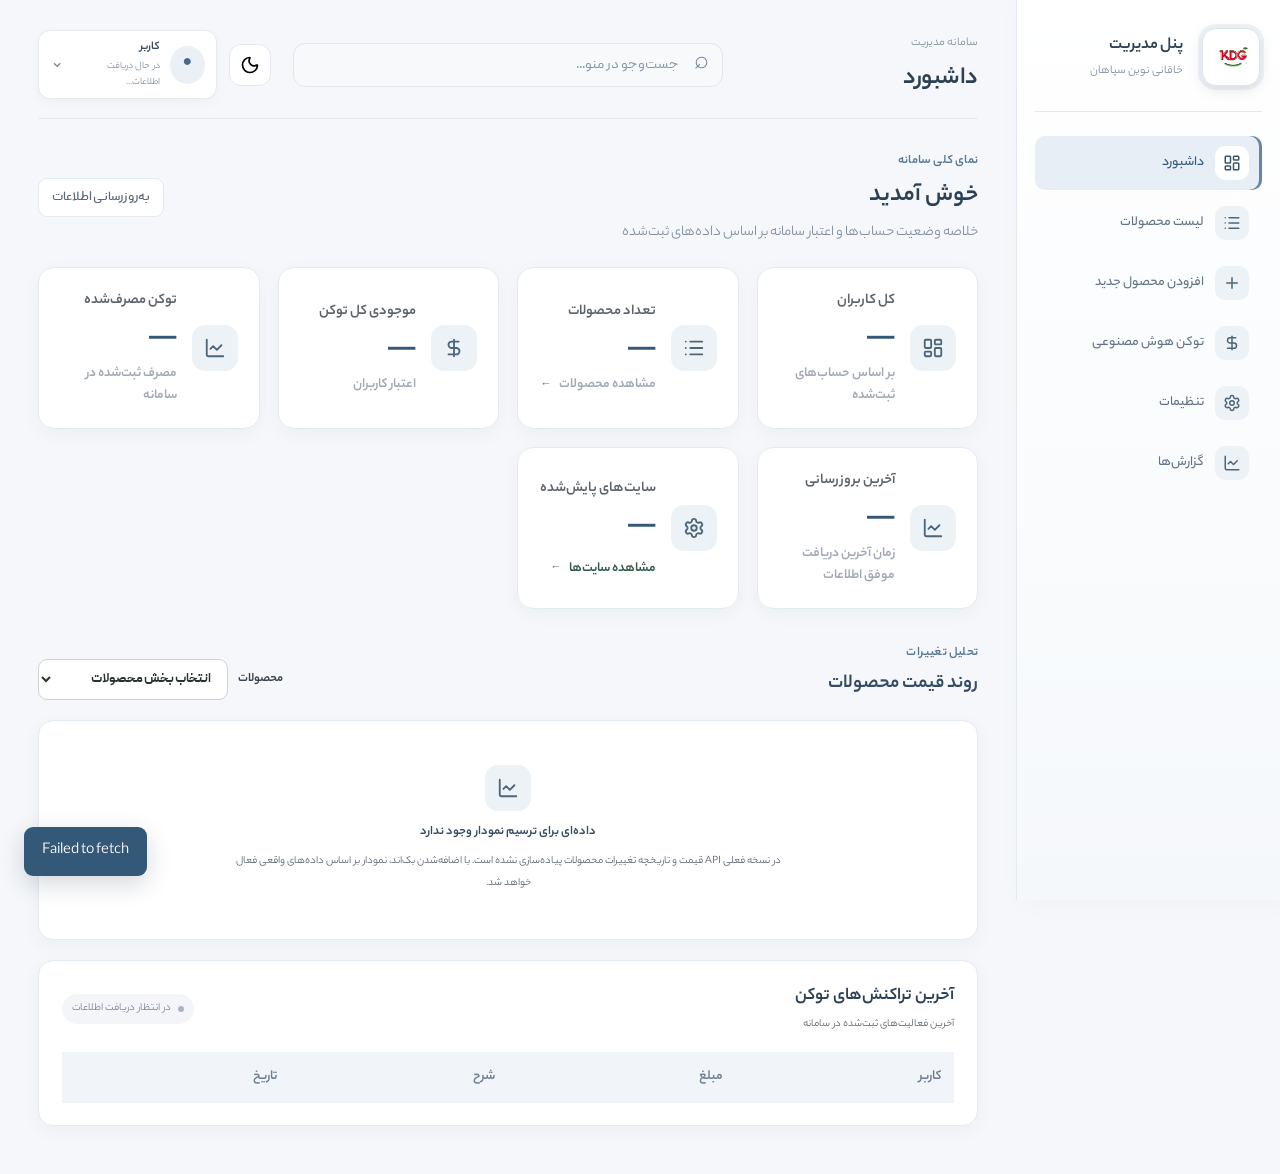
==== commit 904a0f8e: "Build settings sections and AI wallet funding interface" ====
--- a/dashbord/index.html
+++ b/dashbord/index.html
@@ -18,8 +18,21 @@
 <section id="sitesPage" class="page-section hidden"><div class="panel placeholder-panel"><span class="placeholder-icon"><img src="icone/settings.svg" alt=""></span><h3>سایت‌های پایش‌شده</h3><p>فهرست سایت‌ها پس از اتصال سرویس مدیریت سایت‌ها نمایش داده می‌شود.</p></div></section>
 <section id="productsPage" class="page-section hidden"><div class="panel placeholder-panel"><span class="placeholder-icon"><img src="icone/list.svg" alt=""></span><h3>لیست محصولات</h3><p>این بخش هنوز به سرویس مدیریت محصولات متصل نشده است.</p></div></section>
 <section id="addProductPage" class="page-section hidden"><div class="panel placeholder-panel"><span class="placeholder-icon"><img src="icone/plus.svg" alt=""></span><h3>افزودن محصول جدید</h3><p>فرم ثبت محصول پس از آماده‌سازی ساختار اطلاعات و API این بخش فعال می‌شود.</p></div></section>
-<section id="aiTokensPage" class="page-section hidden"><div class="panel placeholder-panel"><span class="placeholder-icon"><img src="icone/dollar-sign.svg" alt=""></span><h3>توکن هوش مصنوعی</h3><p>اطلاعات مصرف و اعتبار توکن‌های هوش مصنوعی هنوز به سرویس مربوط متصل نشده است.</p></div></section>
-<section id="settingsPage" class="page-section hidden"><div class="panel placeholder-panel"><span class="placeholder-icon"><img src="icone/settings.svg" alt=""></span><h3>تنظیمات</h3><p>تنظیمات پنل در این بخش قرار می‌گیرد؛ گزینه‌ها هنوز پیاده‌سازی نشده‌اند.</p></div></section><section id="reportsPage" class="page-section hidden">
+<section id="aiTokensPage" class="page-section hidden">
+<div class="stats-grid wallet-summary"><article class="stat-card"><span>موجودی کیف پول (ریال)</span><strong id="walletBalanceIrr">—</strong></article><article class="stat-card"><span>موجودی کیف پول (دلار)</span><strong id="walletBalanceUsd">—</strong></article></div>
+<div class="panel wallet-panel"><div class="panel-heading"><div><h3>درخواست افزایش موجودی</h3><p>مبلغ را به ریال یا دلار وارد کنید؛ معادل آن به‌صورت خودکار محاسبه می‌شود.</p></div></div>
+<form id="depositRequestForm" class="form-grid wallet-request-form"><label>مبلغ<input id="depositAmount" type="number" min="0.01" step="0.01" required placeholder="مبلغ موردنظر"></label><label>واحد پول<select id="depositCurrency"><option value="IRR">ریال</option><option value="USD">دلار</option></select></label><label>معادل مبلغ<input id="depositConverted" readonly placeholder="محاسبه خودکار"></label><button class="btn btn-primary" type="submit">ثبت درخواست افزایش</button></form>
+<div id="bankPaymentPanel" class="bank-payment-panel hidden"><div class="bank-card-visual"><span class="bank-card-chip">▦</span><span id="paymentBankName">نام بانک</span><strong id="paymentCardNumber">0000 - 0000 - 0000 - 0000</strong><div><span id="paymentCardHolder">نام صاحب کارت</span><span>کارت‌به‌کارت</span></div><small id="paymentIban"></small></div><p id="paymentBankDescription"></p><button id="paymentDoneBtn" class="btn btn-primary" type="button">پرداخت شد</button><form id="proofUploadForm" class="form-grid hidden"><input id="paymentProofFile" type="file" accept="image/jpeg,image/png,image/webp,application/pdf" required><button class="btn btn-primary" type="submit">ارسال فیش برای تأیید</button></form></div></div>
+<div class="panel"><div class="panel-heading"><div><h3>جدول برداشت‌ها</h3><p>درخواست‌ها و وضعیت بررسی برداشت از کیف پول</p></div></div><form id="withdrawalForm" class="form-grid"><input id="withdrawalAmount" type="number" min="1" step="1" placeholder="مبلغ برداشت به ریال" required><input id="withdrawalDestination" placeholder="شماره شبا یا کارت مقصد" required><button class="btn btn-soft" type="submit">ثبت درخواست برداشت</button></form><div class="table-wrap"><table><thead><tr><th>کاربر</th><th>مبلغ (ریال)</th><th>مقصد / توضیحات</th><th>وضعیت</th><th>تاریخ</th><th>عملیات</th></tr></thead><tbody id="withdrawalsTable"></tbody></table></div></div>
+<div class="panel"><div class="panel-heading"><div><h3>درخواست‌های افزایش موجودی</h3><p>وضعیت پرداخت‌ها و بررسی فیش‌های ارسالی</p></div></div><div class="table-wrap"><table><thead><tr><th>کاربر</th><th>مبلغ</th><th>وضعیت</th><th>فیش</th><th>تاریخ</th><th>عملیات</th></tr></thead><tbody id="depositRequestsTable"></tbody></table></div></div>
+<div id="walletConfigPanel" class="panel hidden"><h3>اطلاعات کارت بانکی و نرخ تبدیل</h3><form id="walletConfigForm" class="form-grid"><label>نرخ دلار به ریال<input name="usd_irr_rate" type="number" min="1" step="1" required></label><label>نام بانک<input name="bank_name" required></label><label>نام صاحب کارت<input name="card_holder" required></label><label>شماره کارت<input name="card_number" required></label><label>شماره شبا<input name="iban"></label><label>توضیحات پرداخت<input name="bank_description"></label><button class="btn btn-primary">ذخیره اطلاعات کارت</button></form></div>
+</section>
+<section id="settingsPage" class="page-section hidden"><div class="settings-grid">
+<button class="settings-tile" data-settings-target="users"><span>♙</span><b>لیست کاربران</b><small>مشاهده کاربران و افزودن کاربر جدید</small></button>
+<button class="settings-tile" data-settings-target="systemSettings"><span>⚙</span><b>تنظیمات کلی سیستم</b><small>عنوان پنل و اطلاعات پشتیبانی</small></button>
+<button class="settings-tile" data-settings-target="permissions"><span>▤</span><b>سطح دسترسی</b><small>مدیریت مجوز مشاهده و ویرایش نقش‌ها</small></button>
+</div></section>
+<section id="systemSettingsPage" class="page-section hidden"><div class="panel"><h3>تنظیمات کلی سیستم</h3><form id="systemConfigForm" class="form-grid"><label>عنوان سیستم<input name="site_title" required></label><label>ایمیل پشتیبانی<input name="support_email" type="email"></label><label>تلفن پشتیبانی<input name="support_phone"></label><label>واحد پیش‌فرض<select name="default_currency"><option value="IRR">ریال</option><option value="USD">دلار</option></select></label><button class="btn btn-primary">ذخیره تنظیمات</button></form></div></section><section id="reportsPage" class="page-section hidden">
 <div class="welcome"><div><h2>گزارش تراکنش‌ها</h2><p>گزارش بر پایه اطلاعات ثبت‌شده در سامانه</p></div><button id="exportTransactions" class="btn btn-primary" type="button">دریافت خروجی CSV</button></div>
 <div class="stats-grid report-stats"><article class="stat-card"><span>تعداد تراکنش‌های دریافتی</span><strong id="reportCount">—</strong></article><article class="stat-card"><span>جمع تغییرات مثبت</span><strong id="reportPositive">—</strong></article><article class="stat-card"><span>جمع تغییرات منفی</span><strong id="reportNegative">—</strong></article><article class="stat-card"><span>آخرین ثبت</span><strong id="reportLatest" class="report-latest">—</strong></article></div>
 <div class="panel"><div class="panel-heading report-toolbar"><div><h3>تاریخچه تراکنش‌ها</h3><p>حداکثر ۲۰۰ تراکنش اخیر از API موجود</p></div><div class="report-tools"><input id="reportSearch" type="search" placeholder="جست‌وجو در کاربر یا شرح تراکنش" aria-label="جست‌وجو در گزارش تراکنش‌ها"><span id="reportStatus" class="report-status" role="status">در انتظار دریافت اطلاعات</span></div></div><div class="table-wrap"><table><thead><tr><th>کاربر</th><th>مقدار تغییر</th><th>موجودی پس از تراکنش</th><th>شرح</th><th>تاریخ و زمان</th></tr></thead><tbody id="reportTransactions"><tr><td colspan="5" class="report-empty">برای مشاهده گزارش، اطلاعات از سرور دریافت می‌شود.</td></tr></tbody></table></div></div>
--- a/assets/css/app.css
+++ b/assets/css/app.css
@@ -1339,3 +1339,22 @@
 .dashboard-layout:not(.theme-dark) .dashboard-nav a.active{color:#66343d}
 .dashboard-layout:not(.theme-dark) .section-kicker{color:#59636f}
 @media(max-width:650px){.trend-heading{align-items:flex-start;flex-direction:column;gap:12px}.trend-product-nav{width:100%;justify-content:space-between}.trend-product-nav select{min-width:0;flex:1}}
+
+/* Larger dashboard typography and trailing action arrows */
+.dashboard-layout .dashboard-kpis .stat-copy>span{font-size:15px!important;font-weight:800!important}
+.dashboard-layout .dashboard-kpis .stat-copy strong{font-size:30px!important}
+.dashboard-layout .dashboard-kpis .stat-copy small,
+.dashboard-layout .dashboard-kpis .stat-card-link{font-size:14px!important;font-weight:700!important}
+.dashboard-layout .dashboard-section-heading h3{font-size:20px!important}
+.dashboard-layout .dashboard-section-heading .section-note,
+.dashboard-layout .section-kicker{font-size:13px!important}
+.dashboard-layout .welcome h2{font-size:25px!important}
+.dashboard-layout .welcome p{font-size:15px!important}
+.dashboard-layout .panel-heading h3,.dashboard-layout .panel h3{font-size:18px!important}
+.dashboard-layout th,.dashboard-layout td{font-size:14px!important}
+.dashboard-layout .product-kpi-link,.dashboard-layout .stat-card-link{display:inline-flex!important;align-items:center;gap:7px;margin-top:9px;color:#315b48;font-size:14px!important;font-weight:800;text-decoration:none}
+.dashboard-layout .product-kpi-link:hover,.dashboard-layout .stat-card-link:hover{text-decoration:underline;text-underline-offset:4px}
+.dashboard-layout .stat-link-arrow{display:inline-block;margin-right:auto;font-size:17px;line-height:1;transition:transform .18s ease}
+.dashboard-layout .product-kpi:hover .stat-link-arrow,.dashboard-layout .stat-card-link:hover .stat-link-arrow{transform:translateX(-3px)}
+.dashboard-layout.theme-dark .product-kpi-link,.dashboard-layout.theme-dark .stat-card-link{color:#c4d9ca}
+@media(max-width:650px){.dashboard-layout .dashboard-kpis .stat-copy>span{font-size:13px!important}.dashboard-layout .dashboard-kpis .stat-copy strong{font-size:23px!important}.dashboard-layout .dashboard-kpis .stat-copy small,.dashboard-layout .dashboard-kpis .stat-card-link{font-size:12px!important}}
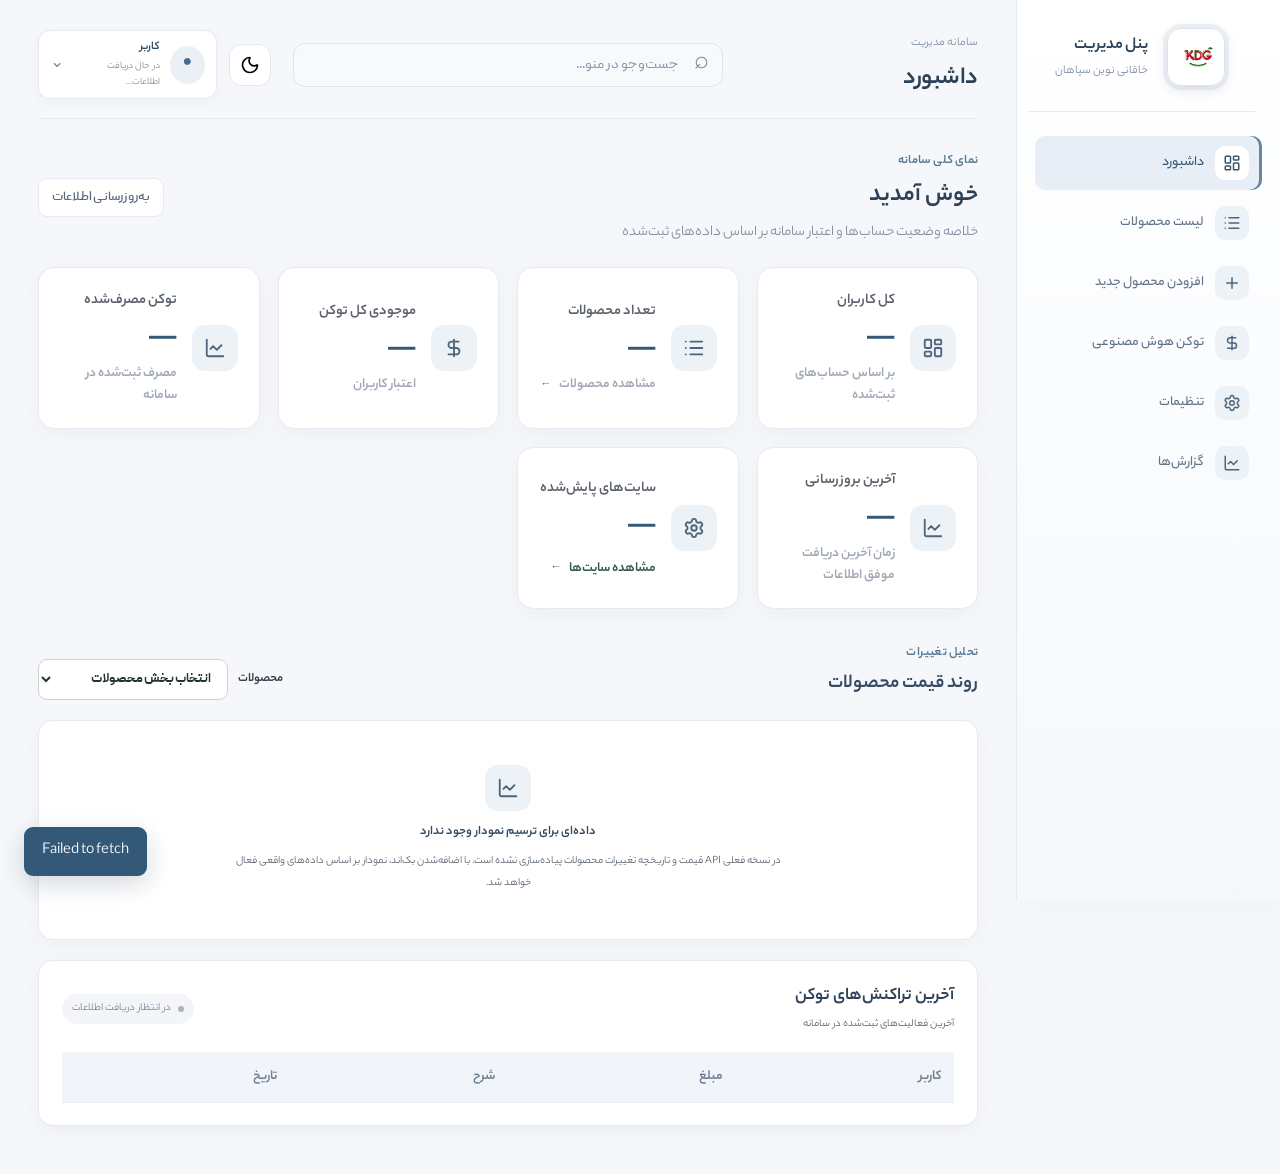
==== commit 710ddd6e: "Show exact amount due in card-to-card payment panel" ====
--- a/dashbord/index.html
+++ b/dashbord/index.html
@@ -22,7 +22,7 @@
 <div class="stats-grid wallet-summary"><article class="stat-card"><span>موجودی کیف پول (ریال)</span><strong id="walletBalanceIrr">—</strong></article><article class="stat-card"><span>موجودی کیف پول (دلار)</span><strong id="walletBalanceUsd">—</strong></article></div>
 <div class="panel wallet-panel"><div class="panel-heading"><div><h3>درخواست افزایش موجودی</h3><p>مبلغ را به ریال یا دلار وارد کنید؛ معادل آن به‌صورت خودکار محاسبه می‌شود.</p></div></div>
 <form id="depositRequestForm" class="form-grid wallet-request-form"><label>مبلغ<input id="depositAmount" type="number" min="0.01" step="0.01" required placeholder="مبلغ موردنظر"></label><label>واحد پول<select id="depositCurrency"><option value="IRR">ریال</option><option value="USD">دلار</option></select></label><label>معادل مبلغ<input id="depositConverted" readonly placeholder="محاسبه خودکار"></label><button class="btn btn-primary" type="submit">ثبت درخواست افزایش</button></form>
-<div id="bankPaymentPanel" class="bank-payment-panel hidden"><div class="bank-card-visual"><span class="bank-card-chip">▦</span><span id="paymentBankName">نام بانک</span><strong id="paymentCardNumber">0000 - 0000 - 0000 - 0000</strong><div><span id="paymentCardHolder">نام صاحب کارت</span><span>کارت‌به‌کارت</span></div><small id="paymentIban"></small></div><p id="paymentBankDescription"></p><button id="paymentDoneBtn" class="btn btn-primary" type="button">پرداخت شد</button><form id="proofUploadForm" class="form-grid hidden"><input id="paymentProofFile" type="file" accept="image/jpeg,image/png,image/webp,application/pdf" required><button class="btn btn-primary" type="submit">ارسال فیش برای تأیید</button></form></div></div>
+<div id="bankPaymentPanel" class="bank-payment-panel hidden"><div class="bank-card-visual"><span class="bank-card-chip">▦</span><span id="paymentBankName">نام بانک</span><strong id="paymentCardNumber">0000 - 0000 - 0000 - 0000</strong><div><span id="paymentCardHolder">نام صاحب کارت</span><span>کارت‌به‌کارت</span></div><small id="paymentIban"></small></div><p id="paymentAmountDue" class="payment-amount-due"></p><p id="paymentBankDescription"></p><button id="paymentDoneBtn" class="btn btn-primary" type="button">پرداخت شد</button><form id="proofUploadForm" class="form-grid hidden"><input id="paymentProofFile" type="file" accept="image/jpeg,image/png,image/webp,application/pdf" required><button class="btn btn-primary" type="submit">ارسال فیش برای تأیید</button></form></div></div>
 <div class="panel"><div class="panel-heading"><div><h3>جدول برداشت‌ها</h3><p>درخواست‌ها و وضعیت بررسی برداشت از کیف پول</p></div></div><form id="withdrawalForm" class="form-grid"><input id="withdrawalAmount" type="number" min="1" step="1" placeholder="مبلغ برداشت به ریال" required><input id="withdrawalDestination" placeholder="شماره شبا یا کارت مقصد" required><button class="btn btn-soft" type="submit">ثبت درخواست برداشت</button></form><div class="table-wrap"><table><thead><tr><th>کاربر</th><th>مبلغ (ریال)</th><th>مقصد / توضیحات</th><th>وضعیت</th><th>تاریخ</th><th>عملیات</th></tr></thead><tbody id="withdrawalsTable"></tbody></table></div></div>
 <div class="panel"><div class="panel-heading"><div><h3>درخواست‌های افزایش موجودی</h3><p>وضعیت پرداخت‌ها و بررسی فیش‌های ارسالی</p></div></div><div class="table-wrap"><table><thead><tr><th>کاربر</th><th>مبلغ</th><th>وضعیت</th><th>فیش</th><th>تاریخ</th><th>عملیات</th></tr></thead><tbody id="depositRequestsTable"></tbody></table></div></div>
 <div id="walletConfigPanel" class="panel hidden"><h3>اطلاعات کارت بانکی و نرخ تبدیل</h3><form id="walletConfigForm" class="form-grid"><label>نرخ دلار به ریال<input name="usd_irr_rate" type="number" min="1" step="1" required></label><label>نام بانک<input name="bank_name" required></label><label>نام صاحب کارت<input name="card_holder" required></label><label>شماره کارت<input name="card_number" required></label><label>شماره شبا<input name="iban"></label><label>توضیحات پرداخت<input name="bank_description"></label><button class="btn btn-primary">ذخیره اطلاعات کارت</button></form></div>
--- a/assets/css/app.css
+++ b/assets/css/app.css
@@ -1358,3 +1358,35 @@
 .dashboard-layout .product-kpi:hover .stat-link-arrow,.dashboard-layout .stat-card-link:hover .stat-link-arrow{transform:translateX(-3px)}
 .dashboard-layout.theme-dark .product-kpi-link,.dashboard-layout.theme-dark .stat-card-link{color:#c4d9ca}
 @media(max-width:650px){.dashboard-layout .dashboard-kpis .stat-copy>span{font-size:13px!important}.dashboard-layout .dashboard-kpis .stat-copy strong{font-size:23px!important}.dashboard-layout .dashboard-kpis .stat-copy small,.dashboard-layout .dashboard-kpis .stat-card-link{font-size:12px!important}}
+
+/* Settings and wallet experience */
+.sidebar-brand{justify-content:center;transform:translateX(-7px)}
+.sidebar-brand .sidebar-logo{margin-left:8px}
+.settings-grid{display:grid;grid-template-columns:repeat(3,minmax(0,1fr));gap:16px}
+.settings-tile{display:flex;flex-direction:column;align-items:flex-start;gap:10px;padding:22px;border:1px solid #e2e8e3;border-radius:16px;background:#fff;color:inherit;text-align:right;cursor:pointer;box-shadow:0 4px 18px rgba(20,40,30,.04);font:inherit;transition:transform .18s,border-color .18s}
+.settings-tile:hover{transform:translateY(-3px);border-color:#78977f}
+.settings-tile>span{display:grid;place-items:center;width:42px;height:42px;border-radius:12px;background:#edf2f7;color:#456b8c;font-size:23px}
+.settings-tile b{font-size:17px;font-weight:800}
+.settings-tile small{font-size:13px;color:#65716a}
+.wallet-summary{margin-bottom:18px}
+.wallet-panel{margin-bottom:18px}
+.wallet-request-form label,.form-grid label{display:flex;flex-direction:column;gap:7px;font-weight:700;font-size:13px}
+.wallet-request-form input,.wallet-request-form select,.form-grid label input,.form-grid label select{width:100%}
+.bank-payment-panel{margin-top:22px;padding:18px;border:1px dashed #91aa99;border-radius:16px;background:rgba(237,244,239,.5)}
+.bank-card-visual{max-width:420px;min-height:220px;padding:22px;border-radius:18px;background:linear-gradient(135deg,#234a3b,#527864);color:#fff;display:flex;flex-direction:column;justify-content:space-between;gap:20px;box-shadow:0 12px 28px rgba(22,55,39,.22);direction:rtl}
+.bank-card-chip{font-size:26px}
+.bank-card-visual>strong{font-size:22px;letter-spacing:2px;direction:ltr;text-align:right}
+.bank-card-visual>div{display:flex;justify-content:space-between;gap:12px;font-size:13px}
+.bank-card-visual small{font-size:12px;opacity:.9}
+.bank-payment-panel>p{margin:14px 0;color:#4f5f55;font-size:13px}
+.wallet-panel .panel-heading,.wallet-summary .stat-card{margin-bottom:0}
+#systemConfigForm,#walletConfigForm{margin-top:18px}
+.dashboard-layout.theme-dark .settings-tile{background:#1b2520;border-color:#36483c;color:#e5eee7}
+.dashboard-layout.theme-dark .settings-tile small{color:#b5c2b8}
+.dashboard-layout.theme-dark .bank-payment-panel{background:#1b2921;border-color:#536e5c}
+.dashboard-layout.theme-dark .bank-payment-panel>p{color:#d3dfd6}
+@media(max-width:850px){.settings-grid{grid-template-columns:repeat(2,minmax(0,1fr))}}
+@media(max-width:560px){.settings-grid{grid-template-columns:1fr}.bank-card-visual{min-height:190px;padding:17px}.bank-card-visual>strong{font-size:17px}.wallet-request-form{grid-template-columns:1fr}}
+
+.dashboard-layout .sidebar-brand{justify-content:center!important;transform:translateX(-7px)}
+.dashboard-layout .sidebar-brand .sidebar-logo{margin-left:8px!important;transform:translateX(-3px)!important}
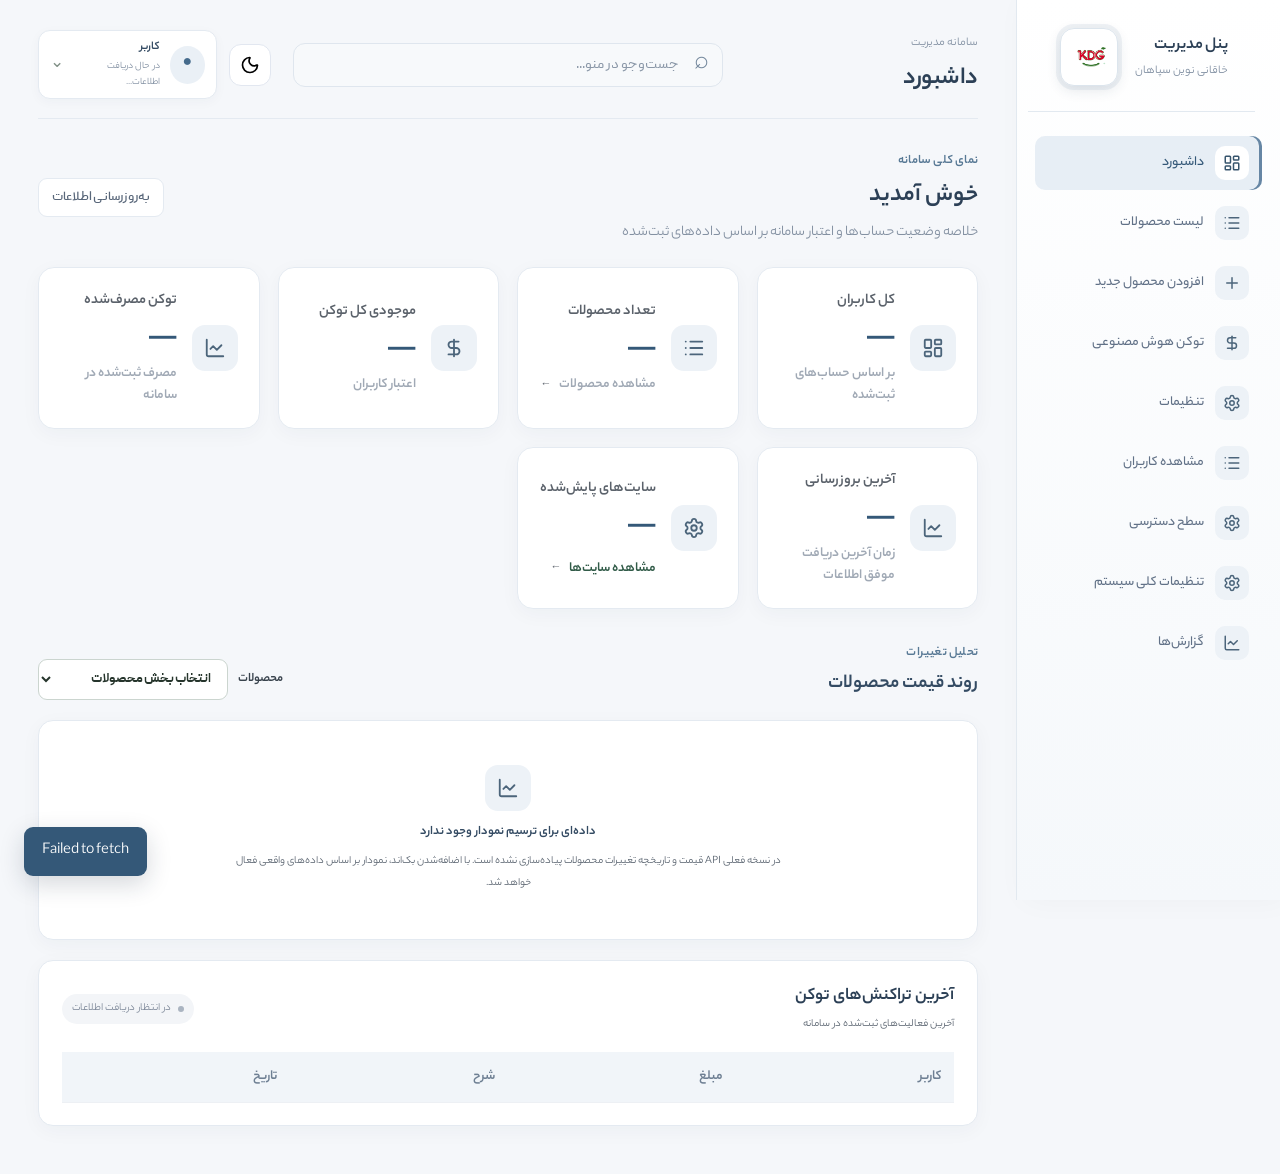
==== commit ec5f47b6: "Adjust sidebar branding, wallet withdrawals UI, and settings navigation" ====
--- a/dashbord/index.html
+++ b/dashbord/index.html
@@ -1,9 +1,12 @@
-<!doctype html><html lang="fa" dir="rtl"><head><meta charset="utf-8"><meta name="viewport" content="width=device-width,initial-scale=1"><title>داشبورد | پنل شرکت خاقانی نوین سپاهان</title><link rel="stylesheet" href="../assets/css/app.css"></head><body class="app-page dashboard-layout"><aside class="sidebar"><div class="sidebar-brand"><img class="sidebar-logo" src="../login/images/logo.png" alt="لوگوی شرکت خاقانی نوین سپاهان"><div class="sidebar-brand-copy"><b>پنل مدیریت</b><small>خاقانی نوین سپاهان</small></div></div><nav id="sideNav" class="dashboard-nav" aria-label="منوی اصلی">
+<!doctype html><html lang="fa" dir="rtl"><head><meta charset="utf-8"><meta name="viewport" content="width=device-width,initial-scale=1"><title>داشبورد | پنل شرکت خاقانی نوین سپاهان</title><link rel="stylesheet" href="../assets/css/app.css"></head><body class="app-page dashboard-layout"><aside class="sidebar"><div class="sidebar-brand"><div class="sidebar-brand-copy"><b>پنل مدیریت</b><small>خاقانی نوین سپاهان</small></div><img class="sidebar-logo" src="../login/images/logo.png" alt="لوگوی شرکت خاقانی نوین سپاهان"></div><nav id="sideNav" class="dashboard-nav" aria-label="منوی اصلی">
 <a class="active" href="#dashboard" data-page="dashboard"><span class="nav-icon"><img src="icone/layout-dashboard.svg" alt=""></span>داشبورد</a>
 <a href="#products" data-page="products"><span class="nav-icon"><img src="icone/list.svg" alt=""></span>لیست محصولات</a>
 <a href="#addProduct" data-page="addProduct"><span class="nav-icon"><img src="icone/plus.svg" alt=""></span>افزودن محصول جدید</a>
 <a href="#aiTokens" data-page="aiTokens"><span class="nav-icon"><img src="icone/dollar-sign.svg" alt=""></span>توکن هوش مصنوعی</a>
 <a href="#settings" data-page="settings"><span class="nav-icon"><img src="icone/settings.svg" alt=""></span>تنظیمات</a>
+<a href="#users" data-page="users"><span class="nav-icon"><img src="icone/list.svg" alt=""></span>مشاهده کاربران</a>
+<a href="#permissions" data-page="permissions"><span class="nav-icon"><img src="icone/settings.svg" alt=""></span>سطح دسترسی</a>
+<a href="#systemSettings" data-page="systemSettings"><span class="nav-icon"><img src="icone/settings.svg" alt=""></span>تنظیمات کلی سیستم</a>
 <a href="#reports" data-page="reports"><span class="nav-icon"><img src="icone/chart-line.svg" alt=""></span>گزارش‌ها</a></nav></aside><main class="main-content"><header class="topbar dashboard-topbar"><div><span class="eyebrow">سامانه مدیریت</span><h1 id="pageTitle">داشبورد</h1></div><div class="topbar-search"><input id="menuSearch" type="search" placeholder="جست‌وجو در منو..." aria-label="جست‌وجو در منو"><span aria-hidden="true">⌕</span></div><div class="topbar-actions"><button id="themeToggle" class="theme-toggle" type="button" aria-label="فعال‌سازی حالت تیره" aria-pressed="false" title="حالت تیره"><img src="../dashbord/icone/moon.svg" alt=""></button><div class="profile-menu-wrap"><button id="userMenuBtn" class="user-profile profile-menu-trigger" type="button" aria-haspopup="true" aria-expanded="false" aria-controls="userMenu"><span class="profile-avatar">●</span><span class="profile-details"><b id="userName">کاربر</b><small id="userRole">در حال دریافت اطلاعات...</small></span><span class="profile-chevron" aria-hidden="true">⌄</span></button><div id="userMenu" class="profile-menu hidden" role="menu"><div class="profile-menu-heading"><b id="menuUserName">کاربر</b><small id="menuUserRole">حساب کاربری</small></div><a id="userSettingsLink" href="#settings" role="menuitem"><span class="menu-item-icon"><img src="../dashbord/icone/settings.svg" alt=""></span>تنظیمات کاربری</a><button id="logoutBtn" class="logout-action" type="button" role="menuitem"><span class="nav-icon"><img src="../dashbord/icone/arrow-left-from-line.svg" alt=""></span>خروج از حساب</button></div></div></div></header>
 <section id="dashboardPage" class="page-section"><div class="welcome dashboard-welcome"><div><span class="section-kicker">نمای کلی سامانه</span><h2>خوش آمدید</h2><p>خلاصه وضعیت حساب‌ها و اعتبار سامانه بر اساس داده‌های ثبت‌شده</p></div><div class="welcome-actions"><span id="todayLabel"></span><button id="refreshDashboard" class="btn btn-soft" type="button">به‌روزرسانی اطلاعات</button></div></div><div class="stats-grid dashboard-kpis">
 <article class="stat-card"><span class="stat-icon"><img src="icone/layout-dashboard.svg" alt=""></span><div class="stat-copy"><span>کل کاربران</span><strong id="usersTotal">—</strong><small>بر اساس حساب‌های ثبت‌شده</small></div></article>
@@ -23,16 +26,16 @@
 <div class="panel wallet-panel"><div class="panel-heading"><div><h3>درخواست افزایش موجودی</h3><p>مبلغ را به ریال یا دلار وارد کنید؛ معادل آن به‌صورت خودکار محاسبه می‌شود.</p></div></div>
 <form id="depositRequestForm" class="form-grid wallet-request-form"><label>مبلغ<input id="depositAmount" type="number" min="0.01" step="0.01" required placeholder="مبلغ موردنظر"></label><label>واحد پول<select id="depositCurrency"><option value="IRR">ریال</option><option value="USD">دلار</option></select></label><label>معادل مبلغ<input id="depositConverted" readonly placeholder="محاسبه خودکار"></label><button class="btn btn-primary" type="submit">ثبت درخواست افزایش</button></form>
 <div id="bankPaymentPanel" class="bank-payment-panel hidden"><div class="bank-card-visual"><span class="bank-card-chip">▦</span><span id="paymentBankName">نام بانک</span><strong id="paymentCardNumber">0000 - 0000 - 0000 - 0000</strong><div><span id="paymentCardHolder">نام صاحب کارت</span><span>کارت‌به‌کارت</span></div><small id="paymentIban"></small></div><p id="paymentAmountDue" class="payment-amount-due"></p><p id="paymentBankDescription"></p><button id="paymentDoneBtn" class="btn btn-primary" type="button">پرداخت شد</button><form id="proofUploadForm" class="form-grid hidden"><input id="paymentProofFile" type="file" accept="image/jpeg,image/png,image/webp,application/pdf" required><button class="btn btn-primary" type="submit">ارسال فیش برای تأیید</button></form></div></div>
-<div class="panel"><div class="panel-heading"><div><h3>جدول برداشت‌ها</h3><p>درخواست‌ها و وضعیت بررسی برداشت از کیف پول</p></div></div><form id="withdrawalForm" class="form-grid"><input id="withdrawalAmount" type="number" min="1" step="1" placeholder="مبلغ برداشت به ریال" required><input id="withdrawalDestination" placeholder="شماره شبا یا کارت مقصد" required><button class="btn btn-soft" type="submit">ثبت درخواست برداشت</button></form><div class="table-wrap"><table><thead><tr><th>کاربر</th><th>مبلغ (ریال)</th><th>مقصد / توضیحات</th><th>وضعیت</th><th>تاریخ</th><th>عملیات</th></tr></thead><tbody id="withdrawalsTable"></tbody></table></div></div>
+<div class="panel"><div class="panel-heading"><div><h3>درخواست برداشت از کیف پول</h3><p>کارمزد برداشت بر اساس نرخ تعیین‌شده توسط مدیرکل محاسبه می‌شود.</p></div></div><form id="withdrawalForm" class="form-grid"><input id="withdrawalAmount" type="number" min="1" step="1" placeholder="مبلغ برداشت به ریال" required><input id="withdrawalDestination" placeholder="شماره شبا یا کارت مقصد" required><button class="btn btn-soft" type="submit">ثبت درخواست برداشت</button></form></div>
 <div class="panel"><div class="panel-heading"><div><h3>درخواست‌های افزایش موجودی</h3><p>وضعیت پرداخت‌ها و بررسی فیش‌های ارسالی</p></div></div><div class="table-wrap"><table><thead><tr><th>کاربر</th><th>مبلغ</th><th>وضعیت</th><th>فیش</th><th>تاریخ</th><th>عملیات</th></tr></thead><tbody id="depositRequestsTable"></tbody></table></div></div>
 <div id="walletConfigPanel" class="panel hidden"><h3>اطلاعات کارت بانکی و نرخ تبدیل</h3><form id="walletConfigForm" class="form-grid"><label>نرخ دلار به ریال<input name="usd_irr_rate" type="number" min="1" step="1" required></label><label>نام بانک<input name="bank_name" required></label><label>نام صاحب کارت<input name="card_holder" required></label><label>شماره کارت<input name="card_number" required></label><label>شماره شبا<input name="iban"></label><label>توضیحات پرداخت<input name="bank_description"></label><button class="btn btn-primary">ذخیره اطلاعات کارت</button></form></div>
 </section>
 <section id="settingsPage" class="page-section hidden"><div class="settings-grid">
-<button class="settings-tile" data-settings-target="users"><span>♙</span><b>لیست کاربران</b><small>مشاهده کاربران و افزودن کاربر جدید</small></button>
-<button class="settings-tile" data-settings-target="systemSettings"><span>⚙</span><b>تنظیمات کلی سیستم</b><small>عنوان پنل و اطلاعات پشتیبانی</small></button>
-<button class="settings-tile" data-settings-target="permissions"><span>▤</span><b>سطح دسترسی</b><small>مدیریت مجوز مشاهده و ویرایش نقش‌ها</small></button>
+<button class="settings-tile" data-settings-target="users"><span><img src="../dashbord/icone/list.svg" alt=""></span><b>لیست کاربران</b><small>مشاهده کاربران و افزودن کاربر جدید</small></button>
+<button class="settings-tile" data-settings-target="systemSettings"><span><img src="../dashbord/icone/settings.svg" alt=""></span><b>تنظیمات کلی سیستم</b><small>عنوان پنل و اطلاعات پشتیبانی</small></button>
+<button class="settings-tile" data-settings-target="permissions"><span><img src="../dashbord/icone/settings.svg" alt=""></span><b>سطح دسترسی</b><small>مدیریت مجوز مشاهده و ویرایش نقش‌ها</small></button>
 </div></section>
-<section id="systemSettingsPage" class="page-section hidden"><div class="panel"><h3>تنظیمات کلی سیستم</h3><form id="systemConfigForm" class="form-grid"><label>عنوان سیستم<input name="site_title" required></label><label>ایمیل پشتیبانی<input name="support_email" type="email"></label><label>تلفن پشتیبانی<input name="support_phone"></label><label>واحد پیش‌فرض<select name="default_currency"><option value="IRR">ریال</option><option value="USD">دلار</option></select></label><button class="btn btn-primary">ذخیره تنظیمات</button></form></div></section><section id="reportsPage" class="page-section hidden">
+<section id="systemSettingsPage" class="page-section hidden"><div class="panel"><h3>تنظیمات کلی سیستم</h3><form id="systemConfigForm" class="form-grid"><label>عنوان سیستم<input name="site_title" required></label><label>ایمیل پشتیبانی<input name="support_email" type="email"></label><label>تلفن پشتیبانی<input name="support_phone"></label><label>واحد پیش‌فرض<select name="default_currency"><option value="IRR">ریال</option><option value="USD">دلار</option></select></label><label>نرخ کارمزد برداشت (درصد)<input name="withdrawal_fee_percent" type="number" min="0" max="100" step="0.01" required></label><button class="btn btn-primary">ذخیره تنظیمات</button></form></div></section><section id="reportsPage" class="page-section hidden">
 <div class="welcome"><div><h2>گزارش تراکنش‌ها</h2><p>گزارش بر پایه اطلاعات ثبت‌شده در سامانه</p></div><button id="exportTransactions" class="btn btn-primary" type="button">دریافت خروجی CSV</button></div>
 <div class="stats-grid report-stats"><article class="stat-card"><span>تعداد تراکنش‌های دریافتی</span><strong id="reportCount">—</strong></article><article class="stat-card"><span>جمع تغییرات مثبت</span><strong id="reportPositive">—</strong></article><article class="stat-card"><span>جمع تغییرات منفی</span><strong id="reportNegative">—</strong></article><article class="stat-card"><span>آخرین ثبت</span><strong id="reportLatest" class="report-latest">—</strong></article></div>
 <div class="panel"><div class="panel-heading report-toolbar"><div><h3>تاریخچه تراکنش‌ها</h3><p>حداکثر ۲۰۰ تراکنش اخیر از API موجود</p></div><div class="report-tools"><input id="reportSearch" type="search" placeholder="جست‌وجو در کاربر یا شرح تراکنش" aria-label="جست‌وجو در گزارش تراکنش‌ها"><span id="reportStatus" class="report-status" role="status">در انتظار دریافت اطلاعات</span></div></div><div class="table-wrap"><table><thead><tr><th>کاربر</th><th>مقدار تغییر</th><th>موجودی پس از تراکنش</th><th>شرح</th><th>تاریخ و زمان</th></tr></thead><tbody id="reportTransactions"><tr><td colspan="5" class="report-empty">برای مشاهده گزارش، اطلاعات از سرور دریافت می‌شود.</td></tr></tbody></table></div></div>
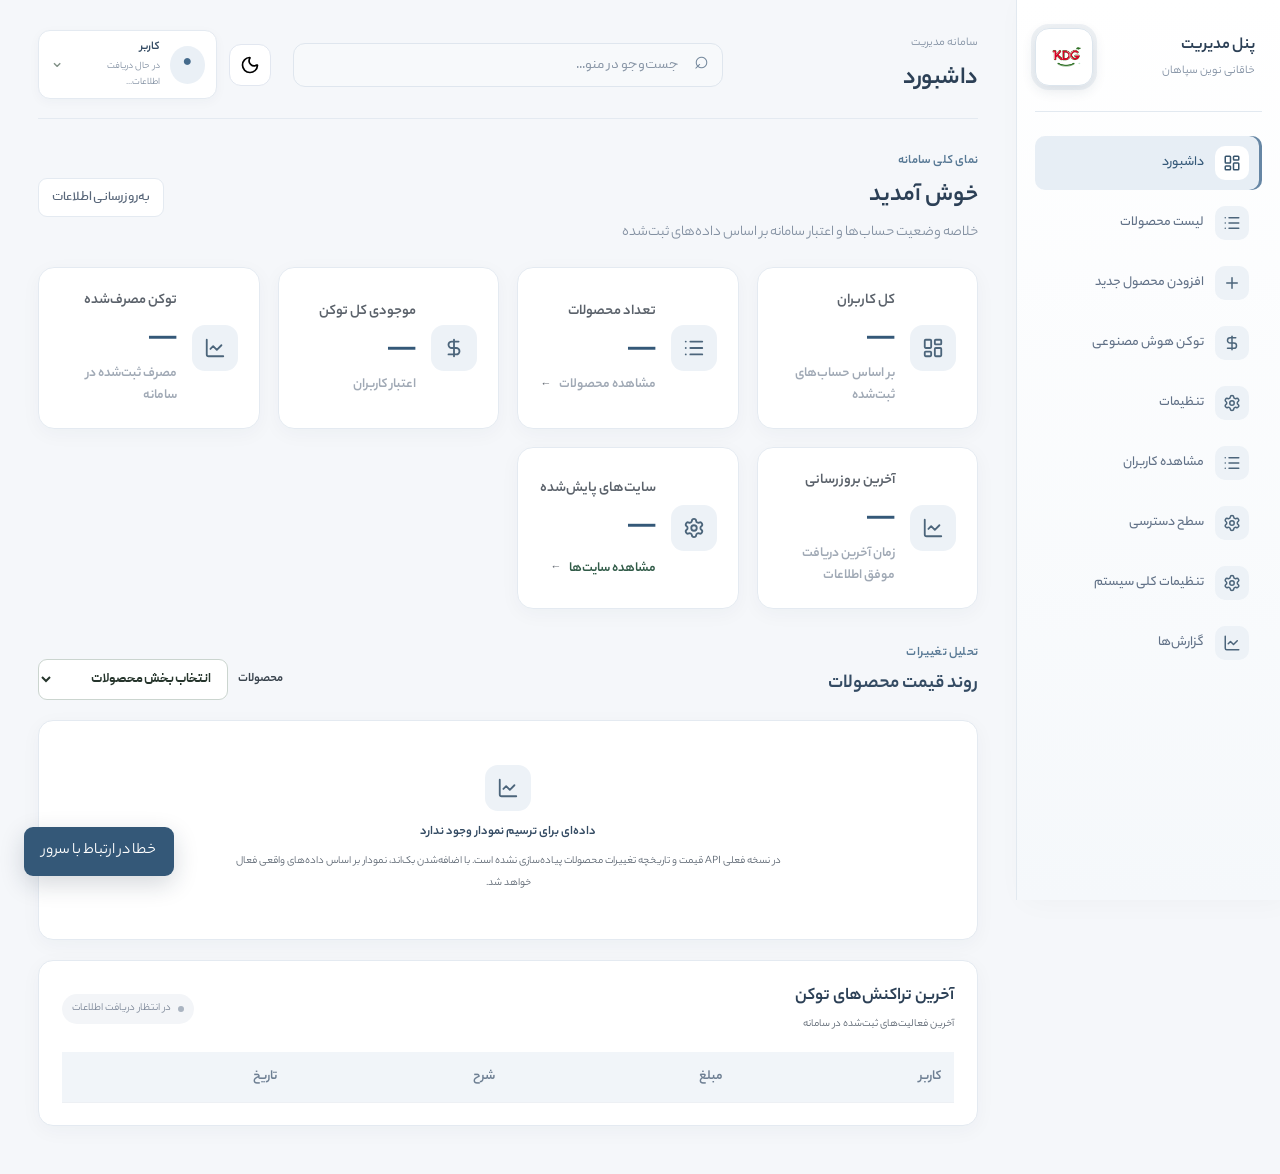
==== commit 3142abd6: "Replace withdrawals table with compact review cards" ====
--- a/dashbord/index.html
+++ b/dashbord/index.html
@@ -27,6 +27,7 @@
 <form id="depositRequestForm" class="form-grid wallet-request-form"><label>مبلغ<input id="depositAmount" type="number" min="0.01" step="0.01" required placeholder="مبلغ موردنظر"></label><label>واحد پول<select id="depositCurrency"><option value="IRR">ریال</option><option value="USD">دلار</option></select></label><label>معادل مبلغ<input id="depositConverted" readonly placeholder="محاسبه خودکار"></label><button class="btn btn-primary" type="submit">ثبت درخواست افزایش</button></form>
 <div id="bankPaymentPanel" class="bank-payment-panel hidden"><div class="bank-card-visual"><span class="bank-card-chip">▦</span><span id="paymentBankName">نام بانک</span><strong id="paymentCardNumber">0000 - 0000 - 0000 - 0000</strong><div><span id="paymentCardHolder">نام صاحب کارت</span><span>کارت‌به‌کارت</span></div><small id="paymentIban"></small></div><p id="paymentAmountDue" class="payment-amount-due"></p><p id="paymentBankDescription"></p><button id="paymentDoneBtn" class="btn btn-primary" type="button">پرداخت شد</button><form id="proofUploadForm" class="form-grid hidden"><input id="paymentProofFile" type="file" accept="image/jpeg,image/png,image/webp,application/pdf" required><button class="btn btn-primary" type="submit">ارسال فیش برای تأیید</button></form></div></div>
 <div class="panel"><div class="panel-heading"><div><h3>درخواست برداشت از کیف پول</h3><p>کارمزد برداشت بر اساس نرخ تعیین‌شده توسط مدیرکل محاسبه می‌شود.</p></div></div><form id="withdrawalForm" class="form-grid"><input id="withdrawalAmount" type="number" min="1" step="1" placeholder="مبلغ برداشت به ریال" required><input id="withdrawalDestination" placeholder="شماره شبا یا کارت مقصد" required><button class="btn btn-soft" type="submit">ثبت درخواست برداشت</button></form></div>
+<div id="withdrawalReviewPanel" class="panel hidden"><div class="panel-heading"><div><h3>درخواست‌های برداشت در انتظار بررسی</h3><p>نمایش کارت‌مانند درخواست‌ها؛ بدون جدول برداشت‌ها</p></div></div><div id="withdrawalRequestsList" class="withdrawal-request-list"></div></div>
 <div class="panel"><div class="panel-heading"><div><h3>درخواست‌های افزایش موجودی</h3><p>وضعیت پرداخت‌ها و بررسی فیش‌های ارسالی</p></div></div><div class="table-wrap"><table><thead><tr><th>کاربر</th><th>مبلغ</th><th>وضعیت</th><th>فیش</th><th>تاریخ</th><th>عملیات</th></tr></thead><tbody id="depositRequestsTable"></tbody></table></div></div>
 <div id="walletConfigPanel" class="panel hidden"><h3>اطلاعات کارت بانکی و نرخ تبدیل</h3><form id="walletConfigForm" class="form-grid"><label>نرخ دلار به ریال<input name="usd_irr_rate" type="number" min="1" step="1" required></label><label>نام بانک<input name="bank_name" required></label><label>نام صاحب کارت<input name="card_holder" required></label><label>شماره کارت<input name="card_number" required></label><label>شماره شبا<input name="iban"></label><label>توضیحات پرداخت<input name="bank_description"></label><button class="btn btn-primary">ذخیره اطلاعات کارت</button></form></div>
 </section>
--- a/assets/css/app.css
+++ b/assets/css/app.css
@@ -1390,3 +1390,10 @@
 
 .dashboard-layout .sidebar-brand{justify-content:center!important;transform:translateX(-7px)}
 .dashboard-layout .sidebar-brand .sidebar-logo{margin-left:8px!important;transform:translateX(-3px)!important}
+
+/* Brand copy remains on the right; only the logo image moves slightly left. */
+.dashboard-layout .sidebar-brand{direction:rtl;justify-content:flex-start;transform:none!important}
+.dashboard-layout .sidebar-brand-copy{order:0;flex:1}
+.dashboard-layout .sidebar-brand .sidebar-logo{order:1;margin:0!important;transform:translateX(-7px)!important}
+.settings-tile>span img{width:22px;height:22px;object-fit:contain}
+.settings-tile>span{flex:0 0 42px}
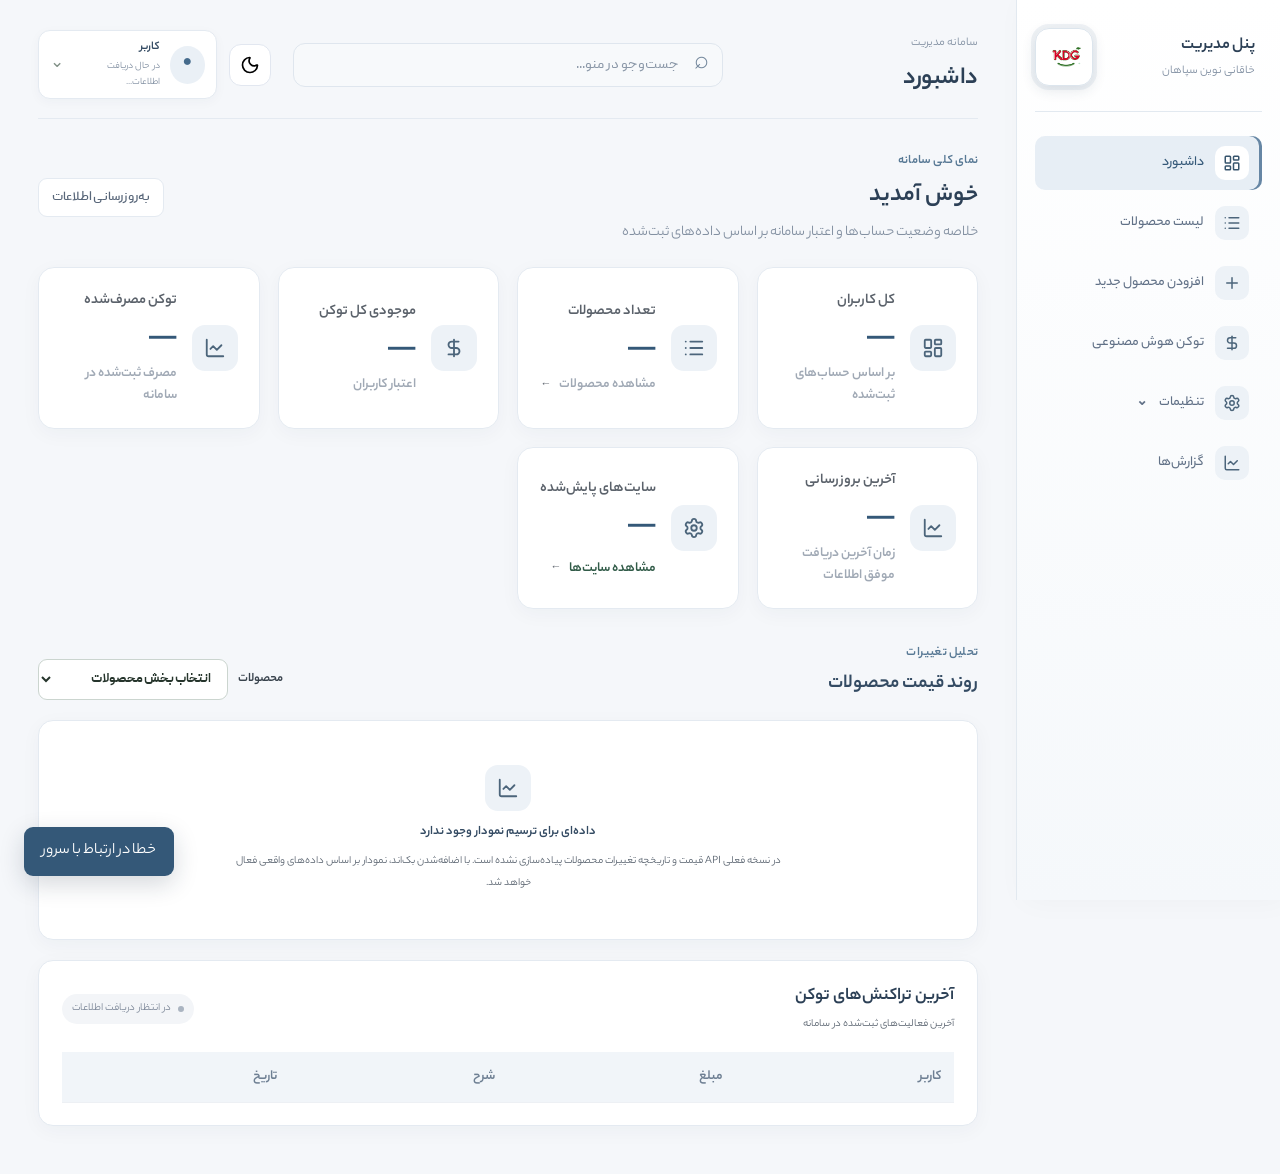
==== commit 360d8338: "Group settings pages under expandable sidebar navigation" ====
--- a/dashbord/index.html
+++ b/dashbord/index.html
@@ -3,10 +3,12 @@
 <a href="#products" data-page="products"><span class="nav-icon"><img src="icone/list.svg" alt=""></span>لیست محصولات</a>
 <a href="#addProduct" data-page="addProduct"><span class="nav-icon"><img src="icone/plus.svg" alt=""></span>افزودن محصول جدید</a>
 <a href="#aiTokens" data-page="aiTokens"><span class="nav-icon"><img src="icone/dollar-sign.svg" alt=""></span>توکن هوش مصنوعی</a>
-<a href="#settings" data-page="settings"><span class="nav-icon"><img src="icone/settings.svg" alt=""></span>تنظیمات</a>
+<a href="#settings" data-page="settings" aria-expanded="false" aria-controls="settingsSubnav"><span class="nav-icon"><img src="icone/settings.svg" alt=""></span>تنظیمات <span class="settings-chevron" aria-hidden="true">⌄</span></a>
+<div id="settingsSubnav" class="settings-subnav hidden">
+<a href="#permissions" data-page="permissions"><span class="nav-icon"><img src="icone/settings.svg" alt=""></span>سطح دسترسی</a>
+<a href="#systemSettings" data-page="systemSettings"><span class="nav-icon"><img src="icone/settings.svg" alt=""></span>تنظیمات سیستم</a>
 <a href="#users" data-page="users"><span class="nav-icon"><img src="icone/list.svg" alt=""></span>مشاهده کاربران</a>
-<a href="#permissions" data-page="permissions"><span class="nav-icon"><img src="icone/settings.svg" alt=""></span>سطح دسترسی</a>
-<a href="#systemSettings" data-page="systemSettings"><span class="nav-icon"><img src="icone/settings.svg" alt=""></span>تنظیمات کلی سیستم</a>
+</div>
 <a href="#reports" data-page="reports"><span class="nav-icon"><img src="icone/chart-line.svg" alt=""></span>گزارش‌ها</a></nav></aside><main class="main-content"><header class="topbar dashboard-topbar"><div><span class="eyebrow">سامانه مدیریت</span><h1 id="pageTitle">داشبورد</h1></div><div class="topbar-search"><input id="menuSearch" type="search" placeholder="جست‌وجو در منو..." aria-label="جست‌وجو در منو"><span aria-hidden="true">⌕</span></div><div class="topbar-actions"><button id="themeToggle" class="theme-toggle" type="button" aria-label="فعال‌سازی حالت تیره" aria-pressed="false" title="حالت تیره"><img src="../dashbord/icone/moon.svg" alt=""></button><div class="profile-menu-wrap"><button id="userMenuBtn" class="user-profile profile-menu-trigger" type="button" aria-haspopup="true" aria-expanded="false" aria-controls="userMenu"><span class="profile-avatar">●</span><span class="profile-details"><b id="userName">کاربر</b><small id="userRole">در حال دریافت اطلاعات...</small></span><span class="profile-chevron" aria-hidden="true">⌄</span></button><div id="userMenu" class="profile-menu hidden" role="menu"><div class="profile-menu-heading"><b id="menuUserName">کاربر</b><small id="menuUserRole">حساب کاربری</small></div><a id="userSettingsLink" href="#settings" role="menuitem"><span class="menu-item-icon"><img src="../dashbord/icone/settings.svg" alt=""></span>تنظیمات کاربری</a><button id="logoutBtn" class="logout-action" type="button" role="menuitem"><span class="nav-icon"><img src="../dashbord/icone/arrow-left-from-line.svg" alt=""></span>خروج از حساب</button></div></div></div></header>
 <section id="dashboardPage" class="page-section"><div class="welcome dashboard-welcome"><div><span class="section-kicker">نمای کلی سامانه</span><h2>خوش آمدید</h2><p>خلاصه وضعیت حساب‌ها و اعتبار سامانه بر اساس داده‌های ثبت‌شده</p></div><div class="welcome-actions"><span id="todayLabel"></span><button id="refreshDashboard" class="btn btn-soft" type="button">به‌روزرسانی اطلاعات</button></div></div><div class="stats-grid dashboard-kpis">
 <article class="stat-card"><span class="stat-icon"><img src="icone/layout-dashboard.svg" alt=""></span><div class="stat-copy"><span>کل کاربران</span><strong id="usersTotal">—</strong><small>بر اساس حساب‌های ثبت‌شده</small></div></article>
--- a/assets/css/app.css
+++ b/assets/css/app.css
@@ -1397,3 +1397,10 @@
 .dashboard-layout .sidebar-brand .sidebar-logo{order:1;margin:0!important;transform:translateX(-7px)!important}
 .settings-tile>span img{width:22px;height:22px;object-fit:contain}
 .settings-tile>span{flex:0 0 42px}
+
+.withdrawal-request-list{display:grid;grid-template-columns:repeat(auto-fit,minmax(260px,1fr));gap:12px}
+.withdrawal-request-card{padding:16px;border:1px solid #e2e8e3;border-radius:14px;background:var(--panel-bg,#fff);display:grid;gap:10px}
+.withdrawal-request-card>div:first-child{display:flex;justify-content:space-between;gap:12px;align-items:center}
+.withdrawal-request-card small{display:block;color:#7b8794;font-size:11px}
+.withdrawal-request-card p{margin:0;color:var(--muted,#65716a);font-size:12px;line-height:1.8;overflow-wrap:anywhere}
+.withdrawal-request-actions{display:flex;gap:8px;flex-wrap:wrap}
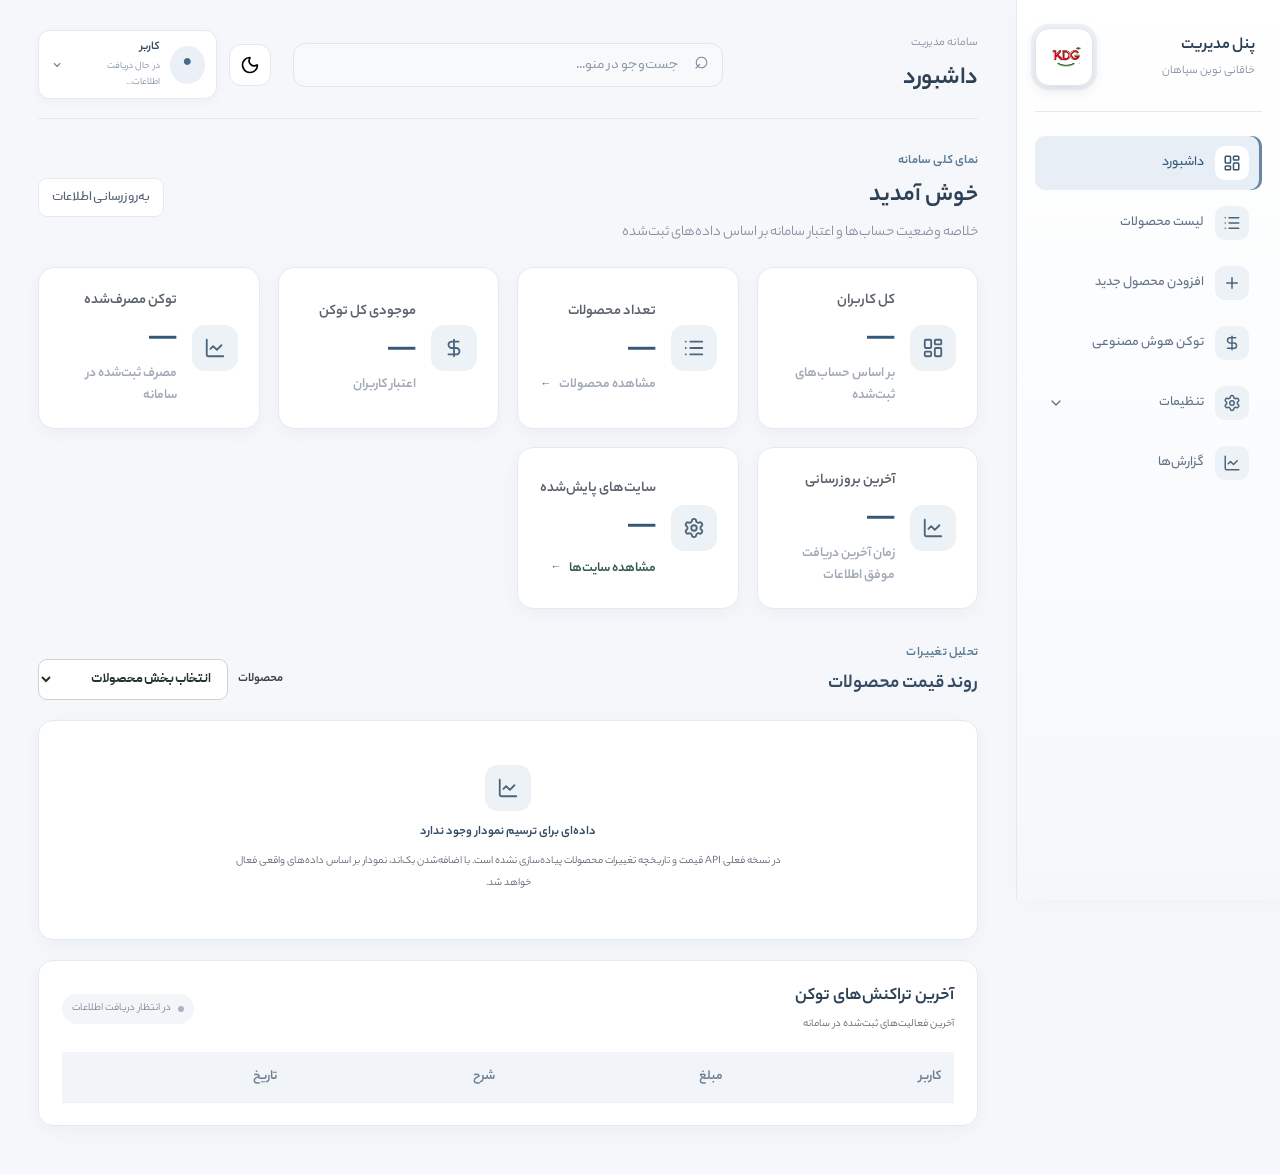
==== commit 8ee2c8aa: "Use down chevron icon for settings submenu" ====
--- a/dashbord/index.html
+++ b/dashbord/index.html
@@ -3,7 +3,7 @@
 <a href="#products" data-page="products"><span class="nav-icon"><img src="icone/list.svg" alt=""></span>لیست محصولات</a>
 <a href="#addProduct" data-page="addProduct"><span class="nav-icon"><img src="icone/plus.svg" alt=""></span>افزودن محصول جدید</a>
 <a href="#aiTokens" data-page="aiTokens"><span class="nav-icon"><img src="icone/dollar-sign.svg" alt=""></span>توکن هوش مصنوعی</a>
-<a href="#settings" data-page="settings" aria-expanded="false" aria-controls="settingsSubnav"><span class="nav-icon"><img src="icone/settings.svg" alt=""></span>تنظیمات <span class="settings-chevron" aria-hidden="true">⌄</span></a>
+<a href="#settings" data-page="settings" aria-expanded="false" aria-controls="settingsSubnav"><span class="nav-icon"><img src="icone/settings.svg" alt=""></span>تنظیمات <svg class="settings-chevron" aria-hidden="true" viewBox="0 0 24 24" width="16" height="16" fill="none" stroke="currentColor" stroke-width="2" stroke-linecap="round" stroke-linejoin="round"><path d="m6 9 6 6 6-6"/></svg></a>
 <div id="settingsSubnav" class="settings-subnav hidden">
 <a href="#permissions" data-page="permissions"><span class="nav-icon"><img src="icone/settings.svg" alt=""></span>سطح دسترسی</a>
 <a href="#systemSettings" data-page="systemSettings"><span class="nav-icon"><img src="icone/settings.svg" alt=""></span>تنظیمات سیستم</a>
--- a/assets/css/app.css
+++ b/assets/css/app.css
@@ -1404,3 +1404,11 @@
 .withdrawal-request-card small{display:block;color:#7b8794;font-size:11px}
 .withdrawal-request-card p{margin:0;color:var(--muted,#65716a);font-size:12px;line-height:1.8;overflow-wrap:anywhere}
 .withdrawal-request-actions{display:flex;gap:8px;flex-wrap:wrap}
+
+
+/* Settings submenu */
+.dashboard-nav .settings-chevron{margin-right:auto;font-size:15px;transition:transform .2s ease}
+.dashboard-nav a.submenu-open .settings-chevron{transform:rotate(180deg)}
+.dashboard-nav .settings-subnav{display:grid;gap:5px;margin:2px 10px 9px 0;padding:7px 10px 7px 0;border-right:2px solid var(--dash-line)}
+.dashboard-nav .settings-subnav a{min-height:38px;padding:8px 10px;font-size:13px;background:transparent}
+.dashboard-nav .settings-subnav a.active{background:var(--dash-active,var(--dash-line))}
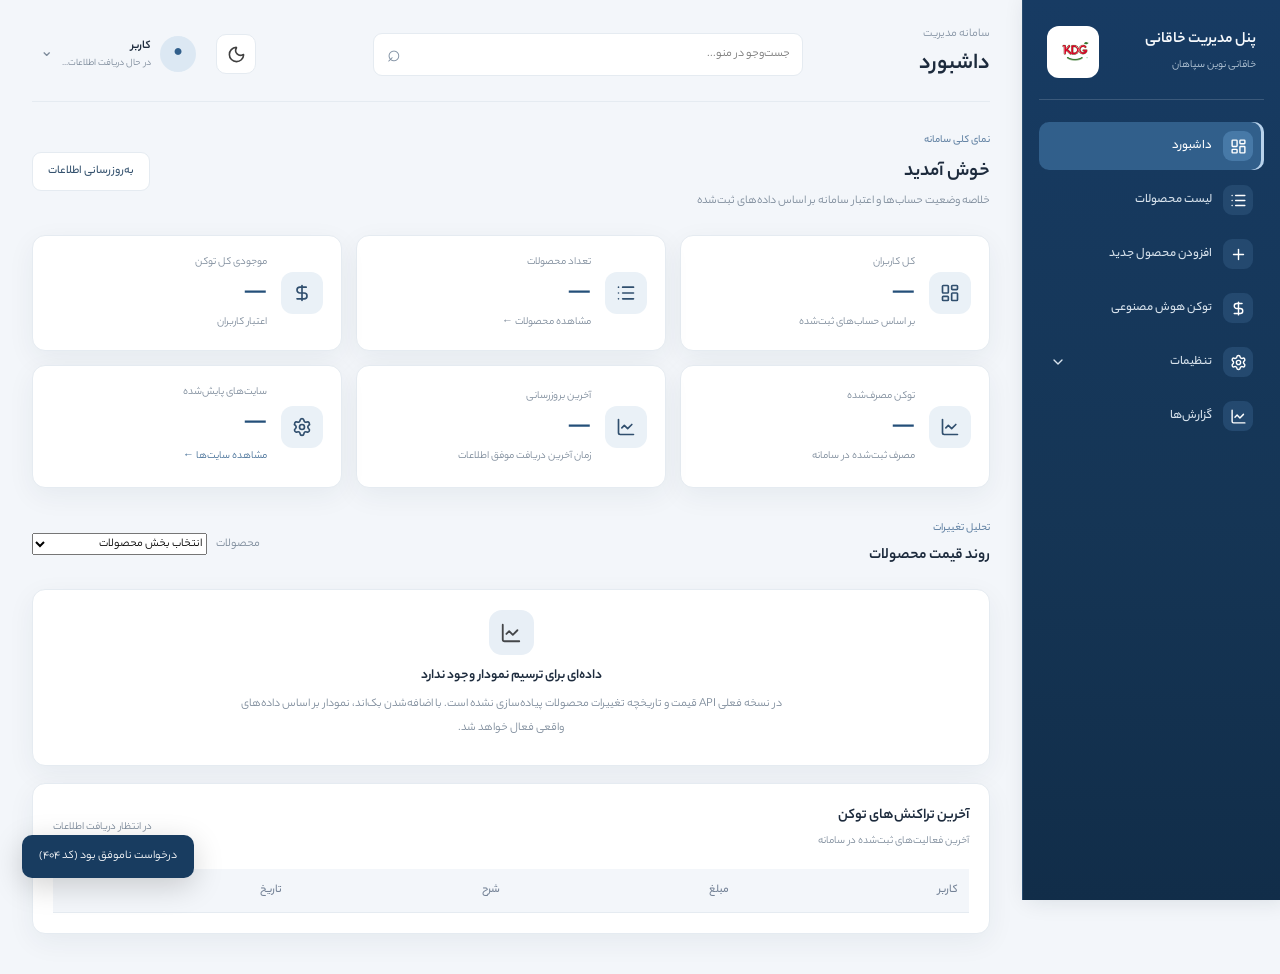
==== commit 8bf44c1c: "Update sidebar brand title" ====
--- a/dashbord/index.html
+++ b/dashbord/index.html
@@ -1,4 +1,4 @@
-<!doctype html><html lang="fa" dir="rtl"><head><meta charset="utf-8"><meta name="viewport" content="width=device-width,initial-scale=1"><title>داشبورد | پنل شرکت خاقانی نوین سپاهان</title><link rel="stylesheet" href="../assets/css/app.css"></head><body class="app-page dashboard-layout"><aside class="sidebar"><div class="sidebar-brand"><div class="sidebar-brand-copy"><b>پنل مدیریت</b><small>خاقانی نوین سپاهان</small></div><img class="sidebar-logo" src="../login/images/logo.png" alt="لوگوی شرکت خاقانی نوین سپاهان"></div><nav id="sideNav" class="dashboard-nav" aria-label="منوی اصلی">
+<!doctype html><html lang="fa" dir="rtl"><head><meta charset="utf-8"><meta name="viewport" content="width=device-width,initial-scale=1"><title>داشبورد | پنل شرکت خاقانی نوین سپاهان</title><link rel="stylesheet" href="../assets/css/app.css"></head><body class="app-page dashboard-layout"><aside class="sidebar"><div class="sidebar-brand"><div class="sidebar-brand-copy"><b>پنل مدیریت خاقانی</b><small>خاقانی نوین سپاهان</small></div><img class="sidebar-logo" src="../login/images/logo.png" alt="لوگوی شرکت خاقانی نوین سپاهان"></div><nav id="sideNav" class="dashboard-nav" aria-label="منوی اصلی">
 <a class="active" href="#dashboard" data-page="dashboard"><span class="nav-icon"><img src="icone/layout-dashboard.svg" alt=""></span>داشبورد</a>
 <a href="#products" data-page="products"><span class="nav-icon"><img src="icone/list.svg" alt=""></span>لیست محصولات</a>
 <a href="#addProduct" data-page="addProduct"><span class="nav-icon"><img src="icone/plus.svg" alt=""></span>افزودن محصول جدید</a>
--- a/assets/css/app.css
+++ b/assets/css/app.css
@@ -1,1414 +1,193 @@
-@font-face{font-family:YekanBakh;src:url("../../login/font/Yekan_Bakh_Regular.Byvis5zr.woff") format("woff");font-weight:400;font-display:swap}
-@font-face{font-family:YekanBakh;src:url("../../login/font/Yekan_Bakh_Medium.RlOqlP2J.woff") format("woff");font-weight:500 600;font-display:swap}
-@font-face{font-family:YekanBakh;src:url("../../login/font/Yekan_Bakh_Bold.DMVJaKBT.woff") format("woff");font-weight:700 900;font-display:swap}
-:root{font-family:YekanBakh,Tahoma,sans-serif;color:#1e293b;background:#f4f6fa}*{box-sizing:border-box}body{margin:0}button,input,select{font:inherit}.login-page{min-height:100vh;display:grid;place-items:center;padding:24px;background:linear-gradient(135deg,#edf2f8,#f8fafc)}.login-card{width:min(100%,430px);background:white;padding:42px;border:1px solid #e5eaf1;border-radius:18px;box-shadow:0 18px 60px #1d355710}.brand-mark{width:54px;height:54px;display:grid;place-items:center;background:#17365d;color:white;border-radius:14px;font-size:25px;font-weight:800}.brand-mark.small{width:42px;height:42px;font-size:20px}.eyebrow{font-size:12px;color:#718096;margin:22px 0 5px}.login-card h1{font-size:23px;margin:0 0 8px}.muted,.panel p,.welcome p{color:#8290a3;font-size:13px}.login-card form{display:grid;gap:10px;margin-top:28px}.login-card label{font-size:13px;font-weight:600;margin-top:8px}.login-card input,.form-grid input,.form-grid select{width:100%;padding:12px;border:1px solid #dce3ec;border-radius:9px;outline:none;background:white}.login-card input:focus,.form-grid input:focus{border-color:#426b9a}.btn{border:0;border-radius:9px;padding:11px 17px;cursor:pointer;font-weight:600}.btn-primary{background:#173e68;color:white}.btn-block{width:100%;margin-top:12px}.form-error{color:#c0392b;font-size:12px}.login-card footer{text-align:center;color:#a0aaba;font-size:11px;margin-top:32px}.sidebar{width:250px;background:#142d4c;color:#dce6f2;position:fixed;right:0;top:0;bottom:0;padding:25px 17px;display:flex;flex-direction:column}.sidebar-brand{display:flex;align-items:center;gap:12px;padding:0 8px 30px;border-bottom:1px solid #ffffff18}.sidebar-brand b,.sidebar-brand small{display:block}.sidebar-brand small{font-size:11px;color:#9eb0c6}.sidebar nav{display:grid;gap:7px;margin-top:25px}.sidebar nav a{color:#b8c8da;text-decoration:none;padding:12px 14px;border-radius:8px;font-size:13px}.sidebar nav a.active,.sidebar nav a:hover{background:#ffffff16;color:white}.sidebar-bottom{margin-top:auto;border-top:1px solid #ffffff18;padding:18px 8px 0;display:grid;gap:12px;font-size:12px}.btn-ghost{background:transparent;color:#d6deea}.main-content{margin-right:250px;padding:30px 36px;max-width:1600px}.topbar{display:flex;justify-content:space-between;align-items:center;border-bottom:1px solid #e4e9f0;padding-bottom:22px}.topbar .eyebrow{margin:0}.topbar h1{font-size:22px;margin:5px 0 0}.welcome{display:flex;align-items:center;justify-content:space-between;margin:27px 0 20px}.welcome h2{font-size:18px;margin:0}.stats-grid{display:grid;grid-template-columns:repeat(4,1fr);gap:16px}.stat-card,.panel{background:white;border:1px solid #e6ebf1;border-radius:13px}.stat-card{padding:20px}.stat-card span{display:block;color:#7c899a;font-size:12px}.stat-card strong{display:block;font-size:27px;margin:10px 0;color:#173e68}.panel{margin-top:22px;padding:22px}.panel-heading{display:flex;justify-content:space-between;align-items:center;margin-bottom:18px}.panel h3,.panel-heading h3{font-size:15px}.table-wrap{overflow:auto}table{width:100%;border-collapse:collapse;white-space:nowrap}th,td{text-align:right;padding:13px 12px;border-bottom:1px solid #edf0f4;font-size:12px}th{color:#758397;background:#f8fafc}.hidden{display:none!important}.form-grid{display:grid;grid-template-columns:repeat(4,minmax(130px,1fr));gap:10px;margin:18px 0}.role-block{margin:22px 0}.permission-row{display:grid;grid-template-columns:1fr 120px 120px;padding:12px;border-bottom:1px solid #edf0f4;font-size:13px}.permission-row input{accent-color:#173e68}.toast{position:fixed;bottom:24px;left:24px;background:#173e68;color:white;padding:12px 18px;border-radius:9px;opacity:0;transition:.2s}.toast.show{opacity:1}@media(max-width:950px){.sidebar{width:205px}.main-content{margin-right:205px;padding:22px}.stats-grid{grid-template-columns:repeat(2,1fr)}}@media(max-width:650px){.sidebar{position:static;width:auto}.sidebar nav{grid-template-columns:repeat(2,1fr)}.main-content{margin:0;padding:18px}.stats-grid,.form-grid{grid-template-columns:1fr 1fr}.login-card{padding:28px}}
-/* Login page refresh */
-.login-page{min-height:100vh;display:grid;place-items:center;padding:36px;background:#f1f4f8;direction:rtl}
-.login-shell{width:min(1120px,100%);min-height:650px;display:grid;grid-template-columns:1fr 1fr;background:#fff;border:1px solid #e7ebf0;border-radius:26px;overflow:hidden;box-shadow:0 28px 90px rgba(16,43,78,.12)}
-.login-brand{position:relative;isolation:isolate;overflow:hidden;display:flex;flex-direction:column;justify-content:space-between;padding:44px 48px;color:#fff;background:linear-gradient(145deg,#173d67 0%,#102b4e 58%,#0b203b 100%)}
-.brand-topline{display:flex;align-items:center;gap:15px;font-size:13px;color:#d7e2ef}
-.login-logo{width:64px;height:64px;object-fit:contain;background:#fff;border-radius:16px;padding:7px}
-.brand-copy{position:relative;z-index:2;margin-top:35px}
-.brand-kicker{display:inline-block;color:#a9c5e3;font-size:10px;letter-spacing:2.8px;direction:ltr}
-.brand-copy h1{font-size:clamp(30px,3.5vw,43px);line-height:1.65;font-weight:700;margin:16px 0 12px;color:#fff}
-.brand-copy p{font-size:14px;color:#c3d1e1;line-height:2}
-.brand-footer{position:relative;z-index:2;display:flex;align-items:center;gap:10px;font-size:12px;color:#c3d1e1}
-.brand-dot{width:8px;height:8px;border-radius:50%;background:#79c6ad;box-shadow:0 0 0 5px #79c6ad20}
-.brand-decoration{position:absolute;z-index:-1;inset:0;pointer-events:none}
-.deco-ring{position:absolute;border:1px solid #ffffff12;border-radius:50%}
-.ring-one{width:440px;height:440px;left:-170px;top:24%}
-.ring-two{width:330px;height:330px;left:-115px;top:33%}
-.deco-square{position:absolute;width:190px;height:190px;left:12%;top:12%;border:1px solid #ffffff0c;transform:rotate(35deg);border-radius:36px}
-.login-form-side{display:flex;flex-direction:column;justify-content:center;padding:64px clamp(32px,6vw,76px) 26px;background:#fff}
-.login-form-wrap{width:100%;max-width:390px;margin:0 auto}
-.mobile-logo{display:none}
-.form-heading{margin-bottom:35px}
-.form-overline{font-size:12px;color:#4d759f;font-weight:700}
-.form-heading h2{font-size:26px;line-height:1.6;margin:8px 0;color:#182b43;font-weight:700}
-.form-heading p{font-size:13px;color:#8793a2;margin:0;line-height:2}
-.login-form{display:grid;gap:10px}
-.login-form label{font-size:13px;font-weight:600;color:#34465b;margin-top:8px}
-.input-wrap{height:54px;display:flex;align-items:center;gap:11px;border:1px solid #e0e6ed;border-radius:11px;padding:0 15px;background:#fbfcfe;transition:border-color .2s,box-shadow .2s}
-.input-wrap:focus-within{border-color:#4b78a7;box-shadow:0 0 0 3px #4b78a714;background:#fff}
-.input-wrap input{flex:1;min-width:0;width:100%;height:100%;padding:0;border:0;outline:0;background:transparent;font-size:13px;color:#25384e}
-.input-wrap input::placeholder{color:#a8b1bd}
-.field-icon{font-size:18px;color:#8294a8;line-height:1}
-.lock-icon{font-size:15px}
-.password-toggle{border:0;background:transparent;color:#8294a8;cursor:pointer;font-size:18px;padding:5px}
-.login-form .form-error{min-height:18px;margin:1px 0 0;font-size:12px}
-.login-submit{height:53px;display:flex;align-items:center;justify-content:center;gap:12px;margin-top:5px;border-radius:11px;background:linear-gradient(100deg,#1d4a78,#14365d);box-shadow:0 8px 18px #173e6826;font-size:14px;transition:transform .2s,box-shadow .2s}
-.login-submit:hover{transform:translateY(-1px);box-shadow:0 11px 22px #173e6833}
-.submit-arrow{font-size:19px;line-height:1}
-.login-security{display:flex;align-items:center;gap:9px;margin-top:25px;color:#8b98a7;font-size:11px}
-.security-icon{width:19px;height:19px;display:grid;place-items:center;border-radius:50%;background:#e9f4ef;color:#3d9472;font-size:11px}
-.login-copyright{text-align:center;color:#a7b0bb;font-size:10px;margin-top:50px}
-@media(max-width:760px){
- .login-page{padding:16px;min-height:100svh}
- .login-shell{max-width:480px;min-height:0;grid-template-columns:1fr;border-radius:20px}
- .login-brand{display:none}
- .login-form-side{padding:36px 27px 22px}
- .mobile-logo{display:flex;justify-content:center;margin:0 0 24px}
- .mobile-logo img{width:76px;height:76px;object-fit:contain}
- .form-heading{margin-bottom:25px;text-align:center}
- .form-heading h2{font-size:23px}
- .login-copyright{margin-top:34px}
-}
-
-/* Colorlib Login Form V12 inspired composition */
-.login-page{min-height:100vh;margin:0;padding:34px 18px;display:flex;align-items:center;justify-content:center;position:relative;overflow-x:hidden;direction:rtl;background:#18283a url("../login/images/login-bg.jpg") center center/cover no-repeat fixed}
-.login-v12{width:100%;min-height:calc(100vh - 68px);display:flex;flex-direction:column;align-items:center;justify-content:center;position:relative;isolation:isolate}
-.login-v12-overlay{position:fixed;z-index:-1;inset:0;background:linear-gradient(135deg,rgba(12,25,43,.73),rgba(16,39,61,.45) 52%,rgba(9,22,38,.72))}
-.login-v12-card{width:min(100%,440px);position:relative;margin:35px auto 20px;padding:74px 48px 38px;text-align:center;background:rgba(255,255,255,.91);border:1px solid rgba(255,255,255,.65);border-radius:5px;box-shadow:0 22px 75px rgba(0,0,0,.25);backdrop-filter:blur(12px);-webkit-backdrop-filter:blur(12px)}
-.login-v12-avatar{position:absolute;top:-55px;left:50%;transform:translateX(-50%);width:108px;height:108px;border-radius:50%;display:grid;place-items:center;background:#fff;border:6px solid rgba(255,255,255,.82);box-shadow:0 8px 26px rgba(0,0,0,.18);overflow:hidden}
-.login-v12-avatar img{width:100%;height:100%;object-fit:contain;padding:13px}
-.login-v12-kicker{font-size:12px;color:#7c8998;margin:0 0 4px}
-.login-v12-card h1{font-size:27px;font-weight:700;color:#26384c;margin:0 0 8px}
-.login-v12-subtitle{font-size:12px;line-height:2;color:#8a96a3;margin:0 auto 27px;max-width:310px}
-.login-v12-form{display:grid;gap:13px}
-.login-v12-form>input,.login-v12-password{height:52px;width:100%;border:1px solid #e1e5e9;border-radius:3px;background:rgba(255,255,255,.88);padding:0 17px;color:#34465a;outline:none;font-family:inherit;font-size:13px;text-align:right;transition:border-color .18s,box-shadow .18s}
-.login-v12-form>input:focus,.login-v12-password:focus-within{border-color:#6485a8;box-shadow:0 0 0 3px rgba(65,104,145,.1)}
-.login-v12-form input::placeholder{color:#a1aab4}
-.login-v12-password{display:flex;align-items:center;padding:0 14px 0 9px}
-.login-v12-password input{height:100%;min-width:0;flex:1;border:0;outline:0;background:transparent;font-family:inherit;font-size:13px;color:#34465a}
-.login-v12-password button{border:0;background:transparent;color:#8996a3;font-size:17px;cursor:pointer;padding:7px}
-.login-v12-form .form-error{min-height:16px;text-align:right;margin:0;font-size:12px}
-.login-v12-submit{height:51px;width:100%;border:0;border-radius:3px;background:#456b91;color:white;font-family:inherit;font-size:14px;font-weight:700;cursor:pointer;transition:background .2s,transform .2s}
-.login-v12-submit:hover{background:#345879;transform:translateY(-1px)}
-.login-v12-bottom{display:flex;align-items:center;justify-content:center;gap:8px;margin-top:25px;color:#8b96a2;font-size:11px}
-.login-v12-bottom span{width:7px;height:7px;border-radius:50%;background:#6ca58d}
-.login-v12-footer{color:rgba(255,255,255,.76);font-size:11px;text-align:center;margin:5px 0 0}
+@font-face{font-family:YekanBakh;src:url("../../login/font/Yekan_Bakh_Regular.Byvis5zr.woff") format("woff");font-style:normal;font-weight:400;font-display:swap}
+@font-face{font-family:YekanBakh;src:url("../../login/font/Yekan_Bakh_Medium.RlOqlP2J.woff") format("woff");font-style:normal;font-weight:500 600;font-display:swap}
+@font-face{font-family:YekanBakh;src:url("../../login/font/Yekan_Bakh_Bold.DMVJaKBT.woff") format("woff");font-style:normal;font-weight:700 900;font-display:swap}
+:root{font-family:YekanBakh,Tahoma,sans-serif;color:#1d2b3d;background:#f3f6fa;font-synthesis:none;text-rendering:optimizeLegibility;--blue-950:#102d4b;--blue-900:#173b63;--blue-800:#204b74;--blue-700:#315f8b;--blue-100:#e8eff6;--text:#1d2b3d;--muted:#7b8999;--border:#e5ebf1;--surface:#fff;--page:#f3f6fa;--shadow:0 8px 28px rgba(21,48,76,.06)}
+*{box-sizing:border-box}
+html{min-height:100%;scroll-behavior:smooth}
+body{margin:0;min-height:100vh;font-family:YekanBakh,Tahoma,sans-serif;background:var(--page);color:var(--text)}
+button,input,select,textarea{font:inherit}
+button{cursor:pointer}
+button:disabled{cursor:not-allowed;opacity:.6}
+a{color:inherit}
+.hidden{display:none!important}
+.search-hidden{display:none!important}
 .sr-only{position:absolute;width:1px;height:1px;padding:0;margin:-1px;overflow:hidden;clip:rect(0,0,0,0);white-space:nowrap;border:0}
-@media(max-width:520px){.login-page{padding:20px 14px;background-attachment:scroll}.login-v12{min-height:calc(100svh - 40px)}.login-v12-card{padding:69px 25px 31px;margin-top:48px;width:min(100%,410px)}.login-v12-avatar{width:98px;height:98px;top:-50px}.login-v12-card h1{font-size:24px}}
-
-/* Accurate Colorlib Login Form V12 layout adaptation */
-.login-page{min-height:100vh;padding:0;background:#0a5caa;display:block;overflow-x:hidden}
-.login-v12{width:100%;min-height:100vh;display:flex;flex-direction:column;align-items:center;justify-content:center;padding:30px 15px;position:relative;isolation:isolate}
-.login-v12-overlay{position:absolute;z-index:-1;inset:0;background-image:linear-gradient(to top,rgba(0,91,234,.90),rgba(0,198,251,.90)),url("https://raw.githubusercontent.com/ColorlibHQ/login-form-templates/main/login-form-v12/images/img-01.jpg");background-position:center;background-size:cover;background-repeat:no-repeat}
-.login-v12-card{width:390px;max-width:100%;position:relative;margin:0;padding:0 0 30px;text-align:center;background:transparent;border:0;border-radius:0;box-shadow:none;backdrop-filter:none;-webkit-backdrop-filter:none}
-.login-v12-avatar{position:static;transform:none;width:120px;height:120px;margin:0 auto 20px;border-radius:50%;overflow:hidden;background:#fff;border:0;box-shadow:0 4px 18px rgba(0,0,0,.14);display:grid;place-items:center}
-.login-v12-avatar img{width:100%;height:100%;object-fit:contain;padding:14px}
-.login-v12-kicker{font-size:13px;color:rgba(255,255,255,.8);margin:0 0 4px}
-.login-v12-card h1{font-size:24px;font-weight:700;color:#fff;line-height:1.3;margin:0 0 10px}
-.login-v12-subtitle{font-size:13px;line-height:1.9;color:rgba(255,255,255,.82);margin:0 auto 34px;max-width:330px}
-.login-v12-form{display:flex;flex-direction:column;gap:10px;width:100%}
-.login-v12-form>input,.login-v12-password{height:50px;width:100%;border:0;border-radius:25px;background:#fff;padding:0 30px;color:#333;outline:none;font-family:inherit;font-size:14px;text-align:right;box-shadow:none}
-.login-v12-form>input:focus,.login-v12-password:focus-within{box-shadow:0 0 0 3px rgba(0,198,251,.28)}
-.login-v12-form input::placeholder{color:#999;opacity:1}
-.login-v12-password{display:flex;align-items:center;padding:0 25px 0 22px}
-.login-v12-password input{height:100%;min-width:0;flex:1;border:0;outline:0;background:transparent;font-family:inherit;font-size:14px;color:#333}
-.login-v12-password button{border:0;background:transparent;color:#999;font-size:17px;cursor:pointer;padding:7px}
-.login-v12-form .form-error{min-height:14px;text-align:right;margin:0 15px;color:#fff;font-size:12px}
-.login-v12-submit{height:50px;width:100%;border:0;border-radius:25px;background:#333;color:#e0e0e0;font-family:inherit;font-size:14px;font-weight:700;cursor:pointer;transition:all .35s;position:relative;overflow:hidden}
-.login-v12-submit:hover{background:#00a7ee;color:#fff;box-shadow:0 7px 22px rgba(0,49,120,.25)}
-.login-v12-bottom{display:flex;align-items:center;justify-content:center;gap:8px;margin-top:25px;color:rgba(255,255,255,.83);font-size:11px}
-.login-v12-bottom span{width:7px;height:7px;border-radius:50%;background:#b8f4e1}
-.login-v12-footer{color:rgba(255,255,255,.78);font-size:11px;text-align:center;margin:0;padding:0 0 12px}
-@media(max-width:576px){.login-v12{padding:30px 15px}.login-v12-card{padding:0 15px 25px}.login-v12-avatar{width:110px;height:110px}.login-v12-subtitle{margin-bottom:27px}}
-
-/* Optimized, neutral-color login backgrounds */
-.login-v12-overlay{
-  position:absolute;
-  z-index:-1;
-  inset:0;
-  overflow:hidden;
-  background:transparent;
-}
-.login-v12-overlay::before{
-  content:"";
-  position:absolute;
-  inset:-4px;
-  z-index:0;
-  background-image:url("https://wsrv.nl/?url=behdasht.news%2Fimages%2Fupfiles%2F20240713%2FGSV70sYWAAE1f2o.jpg&output=webp&w=1920&q=80");
-  background-position:center;
-  background-size:cover;
-  background-repeat:no-repeat;
-  filter:blur(1px);
-  transform:scale(1.01);
-}
-.login-v12-avatar{margin-left:auto;margin-right:auto;}
-.login-v12-avatar img{transform:translateX(-5px);}
-@media(max-width:576px){
-  .login-v12-overlay::before{
-    background-image:url("https://wsrv.nl/?url=raw.githubusercontent.com%2Fsyedalirezatabatabaei-star%2Fpanel_hidary%2Fmain%2Flogin%2Fimages%2Fmilad.jpg&output=webp&w=1000&q=78");
-    background-size:cover;
-    background-position:center center;
-    filter:blur(1px);
-    transform:scale(1.01);
-  }
-}
-
-/* Login contrast and accessible password visibility control */
-.login-v12-kicker,
-.login-v12-card h1,
-.login-v12-subtitle,
-.login-v12-footer{
-  color:#171717;
-}
-.login-v12-submit{color:#fff;}
-.login-v12-password .password-visibility{
-  width:34px;
-  height:34px;
-  flex:0 0 34px;
-  display:grid;
-  place-items:center;
-  padding:5px;
-  border:0;
-  border-radius:50%;
-  background:transparent;
-  color:#555;
-  cursor:pointer;
-  transition:background-color .18s,color .18s;
-}
-.login-v12-password .password-visibility:hover{
-  background:#f0f0f0;
-  color:#111;
-}
-.password-visibility .eye-icon{
-  width:20px;
-  height:20px;
-  fill:none;
-  stroke:currentColor;
-  stroke-width:1.8;
-  stroke-linecap:round;
-  stroke-linejoin:round;
-}
-.password-visibility .eye-icon[hidden]{display:none;}
-/* Khaghani dashboard: soft rose navigation and profile layout */
-.dashboard-layout{min-height:100vh;background:#faf8f8;color:#343033}
-.dashboard-layout .sidebar{width:258px;padding:25px 17px 18px;background:linear-gradient(180deg,#fffafa,#f8eeee);color:#514347;border-left:1px solid #eedfe1;box-shadow:5px 0 24px rgba(116,64,72,.045)}
-.dashboard-layout .sidebar-brand{display:flex;align-items:center;gap:12px;padding:0 5px 22px;border-bottom:1px solid #eddddf}
-.sidebar-logo{width:52px;height:52px;flex:0 0 52px;object-fit:cover;border-radius:50%;background:#fff;border:2px solid #ead0d2;box-shadow:0 3px 10px rgba(130,75,84,.12)}
-.sidebar-brand-copy b{display:block;font-size:16px;font-weight:800;color:#713b43}
-.sidebar-brand-copy small{display:block;margin-top:3px;font-size:10px;color:#a17e83}
-.dashboard-nav{display:grid;gap:7px;margin-top:25px}
-.dashboard-nav a{display:flex;align-items:center;gap:12px;min-height:46px;padding:10px 13px;border-radius:11px;color:#735e62;text-decoration:none;font-size:13px;font-weight:600;transition:background .18s,color .18s}
-.dashboard-nav a:hover{background:#f2e2e4;color:#713b43}
-.dashboard-nav a.active{background:#ead0d2;color:#713b43;box-shadow:inset -3px 0 #ad6972}
-.dashboard-nav .nav-icon,.logout-action .nav-icon{width:25px;height:25px;flex:0 0 25px;display:grid;place-items:center;border-radius:8px;background:#f4e6e7;color:#a9656e;font-size:17px;font-weight:700}
-.dashboard-nav a.active .nav-icon{background:#fff5f5;color:#92515b}
-.dashboard-layout .sidebar-bottom{margin-top:auto;border-top:1px solid #eddddf;padding:15px 4px 0}
-.logout-action{width:100%;display:flex;align-items:center;gap:12px;padding:10px 13px;border:0;border-radius:10px;background:transparent;color:#98535d;text-align:right;font:600 13px YekanBakh,Tahoma,sans-serif;cursor:pointer}
-.logout-action:hover{background:#f2e0e2}
-.logout-action .nav-icon{background:#f1dfe1;color:#98535d}
-.dashboard-layout .main-content{margin-right:258px;padding:27px 34px;max-width:none}
-.dashboard-topbar{min-height:76px;display:flex;align-items:center;justify-content:space-between;gap:20px;padding:0 0 19px;border-bottom:1px solid #eee4e5}
-.dashboard-topbar .eyebrow{color:#a17e83}
-.dashboard-topbar h1{font-size:22px;color:#49383c;margin:4px 0 0}
-.user-profile{display:flex;align-items:center;gap:10px;min-width:160px;padding:8px 13px;border:1px solid #efdfE1;border-radius:13px;background:#fff}
-.profile-avatar{width:38px;height:38px;display:grid;place-items:center;border-radius:50%;background:#f3e1e3;color:#a9656e;font-size:16px}
-.profile-details{display:grid;gap:2px}
-.profile-details b{font-size:12px;color:#49383c}
-.profile-details small{font-size:10px;color:#a17e83}
-.dashboard-layout .welcome h2,.dashboard-layout .panel h3,.dashboard-layout .panel-heading h3{color:#49383c}
-.dashboard-layout .welcome p{color:#98878a}
-.dashboard-layout .stat-card,.dashboard-layout .panel{border:1px solid #eee4e5;border-radius:15px;box-shadow:0 5px 20px rgba(100,60,65,.035)}
-.dashboard-layout .stat-card strong{color:#a9656e}
-.dashboard-layout th{background:#fbf5f5;color:#8c6e73}
-.dashboard-layout .btn-primary{background:#a9656e;color:#fff}
-.dashboard-layout .btn-primary:hover{background:#92515b}
-.dashboard-layout .permission-row input{accent-color:#a9656e}
-.dashboard-layout .toast{background:#713b43}
-.placeholder-panel{min-height:230px;display:flex;flex-direction:column;align-items:center;justify-content:center;text-align:center}
-.placeholder-panel h3{margin:15px 0 5px}
-.placeholder-panel p{margin:0;max-width:480px;line-height:2}
-.placeholder-icon{width:54px;height:54px;display:grid;place-items:center;border-radius:17px;background:#f4e6e7;color:#a9656e;font-size:27px}
-@media(max-width:950px){.dashboard-layout .sidebar{width:220px}.dashboard-layout .main-content{margin-right:220px;padding:22px}}
-@media(max-width:650px){.dashboard-layout .sidebar{position:relative;width:100%;padding:14px 15px}.dashboard-layout .sidebar-brand{padding-bottom:12px}.sidebar-logo{width:44px;height:44px;flex-basis:44px}.dashboard-nav{grid-template-columns:repeat(2,minmax(0,1fr));gap:5px;margin-top:13px}.dashboard-nav a{min-height:42px;padding:8px;font-size:11px;gap:7px}.dashboard-layout .sidebar-bottom{margin-top:12px;padding-top:9px}.dashboard-layout .main-content{margin:0;padding:17px}.dashboard-topbar{align-items:flex-start}.dashboard-topbar h1{font-size:19px}.user-profile{min-width:0;padding:6px 8px}.profile-avatar{width:32px;height:32px}.profile-details b{max-width:110px;overflow:hidden;text-overflow:ellipsis;white-space:nowrap}}
-
-/* Final dashboard brand polish: warm rose, no blue accents */
-.dashboard-layout{
-  --dash-rose:#b8757e;
-  --dash-rose-dark:#92545d;
-  --dash-rose-soft:#f5e8e9;
-  --dash-rose-border:#ead6d8;
-  background:#fcf9f9!important;
-  color:#40383a;
-}
-.dashboard-layout .sidebar{
-  background:linear-gradient(165deg,#fffafa 0%,#f8eeee 58%,#f5e7e9 100%)!important;
-  border-left:1px solid var(--dash-rose-border)!important;
-}
-.dashboard-layout .sidebar-brand{
-  align-items:center;
-  gap:13px;
-  padding:2px 4px 20px;
-  border-bottom:1px solid var(--dash-rose-border);
-}
-.dashboard-layout .sidebar-logo{
-  width:58px;height:58px;flex:0 0 58px;
-  object-fit:contain;
-  padding:5px;
-  border-radius:50%;
-  background:#fff;
-  border:1px solid #e7c9cd;
-  outline:3px solid rgba(184,117,126,.10);
-  box-shadow:0 4px 14px rgba(125,70,78,.13);
-}
-.dashboard-layout .sidebar-brand-copy b{color:#79434b}
-.dashboard-layout .sidebar-brand-copy small{color:#a77c82}
-.dashboard-layout .dashboard-nav a{color:#705c60}
-.dashboard-layout .dashboard-nav a:hover{background:#f4e4e6;color:#854b54}
-.dashboard-layout .dashboard-nav a.active{
-  color:#80464f;
-  background:#efdadd;
-  box-shadow:inset -3px 0 #b8757e;
-}
-.dashboard-layout .dashboard-nav .nav-icon{
-  color:#a9656e;
-  background:#f7eaeb;
-}
-.dashboard-layout .dashboard-nav a.active .nav-icon{
-  color:#92545d;background:#fff7f7;
-}
-.dashboard-layout .logout-action{color:#96545e}
-.dashboard-layout .logout-action:hover{background:#f3e1e3}
-.dashboard-layout .logout-action .nav-icon{color:#96545e;background:#f3e1e3}
-.dashboard-layout .dashboard-topbar{border-bottom-color:#eee1e3}
-.dashboard-layout .dashboard-topbar .eyebrow,
-.dashboard-layout .profile-details small{color:#a17e83}
-.dashboard-layout .profile-avatar{color:#9e6069;background:#f4e3e5}
-.dashboard-layout .stat-card strong{color:#a9656e}
-.dashboard-layout .btn-primary,
-.dashboard-layout .btn.btn-primary{background:#b8757e!important;border-color:#b8757e!important;color:#fff}
-.dashboard-layout .btn-primary:hover,
-.dashboard-layout .btn.btn-primary:hover{background:#965b64!important;border-color:#965b64!important}
-.dashboard-layout .permission-row input{accent-color:#b8757e}
-.dashboard-layout .toast{background:#80464f}
-.dashboard-layout a:focus-visible,
-.dashboard-layout button:focus-visible{outline:2px solid #c58b92;outline-offset:2px}
-@media(max-width:650px){
-  .dashboard-layout .sidebar-logo{width:50px;height:50px;flex-basis:50px}
-}
-
-
-/* Dashboard visual refresh: calm sage-green palette */
-.dashboard-layout{
-  --dash-sage:#8fa99a;
-  --dash-sage-dark:#365b4b;
-  --dash-sage-deep:#294638;
-  --dash-sage-soft:#eaf1ec;
-  --dash-sage-pale:#f4f7f4;
-  --dash-sage-border:#dce7df;
-  --dash-text:#34443b;
-  background:#f6f8f6!important;
-  color:var(--dash-text);
-}
-.dashboard-layout .sidebar{
-  background:linear-gradient(165deg,#fbfdfb 0%,#f1f6f2 62%,#eaf1ec 100%)!important;
-  color:#40564a;
-  border-left:1px solid var(--dash-sage-border)!important;
-  box-shadow:5px 0 24px rgba(48,83,63,.045);
-}
-.dashboard-layout .sidebar-brand{
-  align-items:center;
-  gap:12px;
-  padding:2px 4px 20px;
-  border-bottom:1px solid var(--dash-sage-border);
-}
-.dashboard-layout .sidebar-logo{
-  width:58px;
-  height:58px;
-  flex:0 0 58px;
-  object-fit:contain;
-  padding:5px;
-  margin-left:3px;
-  border-radius:15px;
-  background:#fff;
-  border:1px solid #d5e2d8;
-  outline:3px solid rgba(143,169,154,.13);
-  box-shadow:0 4px 14px rgba(53,91,72,.10);
-  transform:translateX(-3px);
-}
-.dashboard-layout .sidebar-brand-copy b{color:var(--dash-sage-deep);font-size:16px}
-.dashboard-layout .sidebar-brand-copy small{color:#7f9888}
-.dashboard-layout .dashboard-nav a{color:#586f60}
-.dashboard-layout .dashboard-nav a:hover{
-  background:#e5eee7;
-  color:var(--dash-sage-dark);
-}
-.dashboard-layout .dashboard-nav a.active{
-  color:var(--dash-sage-deep);
-  background:#dfeae2;
-  box-shadow:inset -3px 0 var(--dash-sage);
-}
-.dashboard-layout .dashboard-nav .nav-icon{
-  color:#648573;
-  background:#eaf1ec;
-}
-.dashboard-layout .dashboard-nav a.active .nav-icon{
-  color:var(--dash-sage-dark);
-  background:#f8fbf8;
-}
-.dashboard-layout .sidebar-bottom{border-top:1px solid var(--dash-sage-border)}
-.dashboard-layout .logout-action{color:#587a65}
-.dashboard-layout .logout-action:hover{background:#e6efe8}
-.dashboard-layout .logout-action .nav-icon{color:#587a65;background:#e4eee7}
-.dashboard-layout .main-content{background:transparent}
-.dashboard-layout .dashboard-topbar{border-bottom-color:#e3ebe5}
-.dashboard-layout .dashboard-topbar .eyebrow,
-.dashboard-layout .profile-details small{color:#829889}
-.dashboard-layout .dashboard-topbar h1,
-.dashboard-layout .welcome h2,
-.dashboard-layout .panel h3,
-.dashboard-layout .panel-heading h3{color:#344b3c}
-.dashboard-layout .user-profile{
-  border-color:#e1eae3;
-  background:#fff;
-  box-shadow:0 3px 12px rgba(48,83,63,.025);
-}
-.dashboard-layout .profile-avatar{color:#557763;background:#e8f0ea}
-.dashboard-layout .profile-details b{color:#3d5144}
-.dashboard-layout .welcome p{color:#87968b}
-.dashboard-layout .stat-card,
-.dashboard-layout .panel{
-  background:#fff;
-  border:1px solid #e3ebe5;
-  border-radius:15px;
-  box-shadow:0 5px 20px rgba(48,83,63,.035);
-}
-.dashboard-layout .stat-card span{color:#788b7e}
-.dashboard-layout .stat-card strong{color:var(--dash-sage-dark)}
-.dashboard-layout th{background:#f2f6f3;color:#647b6b}
-.dashboard-layout td{color:#46584b;border-bottom-color:#edf2ee}
-.dashboard-layout .btn-primary,
-.dashboard-layout .btn.btn-primary{
-  background:var(--dash-sage-dark)!important;
-  border-color:var(--dash-sage-dark)!important;
-  color:#fff;
-}
-.dashboard-layout .btn-primary:hover,
-.dashboard-layout .btn.btn-primary:hover{
-  background:var(--dash-sage-deep)!important;
-  border-color:var(--dash-sage-deep)!important;
-}
-.dashboard-layout .permission-row{border-bottom-color:#e9f0eb}
-.dashboard-layout .permission-row input{accent-color:var(--dash-sage-dark)}
-.dashboard-layout .toast{background:var(--dash-sage-deep)}
-.dashboard-layout .placeholder-icon{background:var(--dash-sage-soft);color:var(--dash-sage-dark)}
-.dashboard-layout a:focus-visible,
-.dashboard-layout button:focus-visible,
-.dashboard-layout input:focus-visible,
-.dashboard-layout select:focus-visible{
-  outline:2px solid #8fa99a;
-  outline-offset:2px;
-}
-@media(max-width:950px){
-  .dashboard-layout .sidebar{width:220px}
-  .dashboard-layout .main-content{margin-right:220px;padding:22px}
-}
-@media(max-width:650px){
-  .dashboard-layout .sidebar{width:100%;padding:14px 15px}
-  .dashboard-layout .sidebar-brand{padding-bottom:12px}
-  .dashboard-layout .sidebar-logo{width:50px;height:50px;flex-basis:50px}
-  .dashboard-nav{grid-template-columns:repeat(2,minmax(0,1fr));gap:5px;margin-top:13px}
-  .dashboard-nav a{min-height:42px;padding:8px;font-size:11px;gap:7px}
-  .dashboard-layout .sidebar-bottom{margin-top:12px;padding-top:9px}
-  .dashboard-layout .main-content{margin:0;padding:17px}
-  .dashboard-layout .stats-grid{grid-template-columns:repeat(2,minmax(0,1fr))}
-  .dashboard-layout .form-grid{grid-template-columns:repeat(2,minmax(0,1fr))}
-  .dashboard-topbar{align-items:flex-start;gap:12px}
-  .dashboard-topbar h1{font-size:19px}
-  .user-profile{min-width:0;padding:6px 8px}
-  .profile-avatar{width:32px;height:32px}
-  .profile-details b{max-width:110px;overflow:hidden;text-overflow:ellipsis;white-space:nowrap}
-}
-@media(max-width:380px){
-  .dashboard-layout .stats-grid,
-  .dashboard-layout .form-grid{grid-template-columns:1fr}
-  .dashboard-nav a{font-size:10px}
-}
-
-
-/* Warm sage refinement and repository icon assets */
-.dashboard-layout{
-  --dash-sage:#9aa58a;
-  --dash-sage-dark:#59684b;
-  --dash-sage-deep:#414e37;
-  --dash-sage-soft:#eeefe5;
-  --dash-sage-pale:#f7f6f0;
-  --dash-sage-border:#e5e2d4;
-  --dash-text:#48483e;
-  background:#f8f7f1!important;
-}
-.dashboard-layout .sidebar{
-  background:linear-gradient(165deg,#fffefa 0%,#f5f3e9 65%,#efeee2 100%)!important;
-  border-left-color:#e5e2d4!important;
-}
-.dashboard-layout .sidebar-brand{border-bottom-color:#e5e2d4}
-.dashboard-layout .sidebar-logo{
-  border-color:#e1ddca;
-  outline-color:rgba(154,165,138,.17);
-  box-shadow:0 4px 14px rgba(83,91,64,.11);
-}
-.dashboard-layout .sidebar-brand-copy b{color:#414e37}
-.dashboard-layout .sidebar-brand-copy small{color:#8b9078}
-.dashboard-layout .dashboard-nav a{color:#696b58}
-.dashboard-layout .dashboard-nav a:hover{background:#eeeddf;color:#4d5b40}
-.dashboard-layout .dashboard-nav a.active{
-  color:#414e37;
-  background:#e7e8d9;
-  box-shadow:inset -3px 0 #9aa58a;
-}
-.dashboard-layout .dashboard-nav .nav-icon{background:#f0f0e7;color:#657353}
-.dashboard-layout .dashboard-nav a.active .nav-icon{background:#faf9f2;color:#59684b}
-.dashboard-layout .dashboard-nav .nav-icon img,
-.dashboard-layout .logout-action .nav-icon img{
-  display:block;
-  width:17px;
-  height:17px;
-  object-fit:contain;
-  filter:brightness(0) saturate(100%) invert(38%) sepia(13%) saturate(1000%) hue-rotate(42deg) brightness(91%) contrast(86%);
-}
-.dashboard-layout .dashboard-nav a.active .nav-icon img{
-  filter:brightness(0) saturate(100%) invert(29%) sepia(13%) saturate(900%) hue-rotate(48deg) brightness(88%) contrast(90%);
-}
-.dashboard-layout .logout-action{color:#626e50}
-.dashboard-layout .logout-action:hover{background:#eeeddf}
-.dashboard-layout .logout-action .nav-icon{background:#eeefe5;color:#59684b}
-.dashboard-layout .sidebar-bottom{border-top-color:#e5e2d4}
-.dashboard-layout .dashboard-topbar{border-bottom-color:#e9e6da}
-.dashboard-layout .dashboard-topbar .eyebrow,
-.dashboard-layout .profile-details small{color:#8b9078}
-.dashboard-layout .dashboard-topbar h1,
-.dashboard-layout .welcome h2,
-.dashboard-layout .panel h3,
-.dashboard-layout .panel-heading h3{color:#45483b}
-.dashboard-layout .user-profile{border-color:#e8e5d9}
-.dashboard-layout .profile-avatar{color:#687653;background:#eeefe5}
-.dashboard-layout .profile-details b{color:#4c5041}
-.dashboard-layout .welcome p{color:#898977}
-.dashboard-layout .stat-card,
-.dashboard-layout .panel{
-  border-color:#e8e5d9;
-  box-shadow:0 5px 20px rgba(91,86,58,.04);
-}
-.dashboard-layout .stat-card span{color:#858574}
-.dashboard-layout .stat-card strong{color:#59684b}
-.dashboard-layout th{background:#f5f4eb;color:#74785f}
-.dashboard-layout td{color:#505044;border-bottom-color:#efede4}
-.dashboard-layout .btn-primary,
-.dashboard-layout .btn.btn-primary{
-  background:#657451!important;
-  border-color:#657451!important;
-}
-.dashboard-layout .btn-primary:hover,
-.dashboard-layout .btn.btn-primary:hover{
-  background:#4e5d3d!important;
-  border-color:#4e5d3d!important;
-}
-.dashboard-layout .permission-row{border-bottom-color:#eeece2}
-.dashboard-layout .permission-row input{accent-color:#657451}
-.dashboard-layout .toast{background:#414e37}
-.dashboard-layout .placeholder-icon{
-  background:#eeefe5;
-  color:#59684b;
-}
-.dashboard-layout .placeholder-icon img{
-  width:25px;height:25px;display:block;object-fit:contain;
-  filter:brightness(0) saturate(100%) invert(34%) sepia(13%) saturate(1000%) hue-rotate(43deg) brightness(90%) contrast(88%);
-}
-.dashboard-layout a:focus-visible,
-.dashboard-layout button:focus-visible,
-.dashboard-layout input:focus-visible,
-.dashboard-layout select:focus-visible{
-  outline-color:#9aa58a;
-}
-
-
-/* Professional dashboard theme, profile menu and persistent dark mode */
-.dashboard-layout .topbar-actions{display:flex;align-items:center;gap:12px;position:relative}
-.dashboard-layout .theme-toggle{
-  width:42px;height:42px;flex:0 0 42px;display:grid;place-items:center;
-  border:1px solid #e4e8e5;border-radius:12px;background:#fff;color:#42534b;
-  cursor:pointer;transition:background .2s,border-color .2s,transform .2s;
-}
-.dashboard-layout .theme-toggle:hover{background:#f1f4f1;border-color:#cbd6ce;transform:translateY(-1px)}
-.dashboard-layout .theme-toggle img{width:20px;height:20px;display:block}
-.dashboard-layout .profile-menu-wrap{position:relative}
-.dashboard-layout .profile-menu-trigger{
-  cursor:pointer;text-align:right;font-family:inherit;
-  transition:border-color .2s,box-shadow .2s,background .2s;
-}
-.dashboard-layout .profile-menu-trigger:hover,
-.dashboard-layout .profile-menu-trigger[aria-expanded="true"]{
-  border-color:#cbd6ce;box-shadow:0 5px 16px rgba(36,54,44,.08)
-}
-.dashboard-layout .profile-chevron{font-size:17px;color:#819087;margin-right:3px;line-height:1}
-.dashboard-layout .profile-menu{
-  position:absolute;z-index:50;top:calc(100% + 10px);left:0;width:230px;
-  padding:9px;border:1px solid #e3e8e4;border-radius:14px;background:#fff;
-  box-shadow:0 16px 42px rgba(25,40,31,.15);display:grid;gap:4px;
-}
-.dashboard-layout .profile-menu.hidden{display:none!important}
-.dashboard-layout .profile-menu-heading{display:grid;gap:3px;padding:10px 11px 12px;border-bottom:1px solid #edf0ed;margin-bottom:4px}
-.dashboard-layout .profile-menu-heading b{font-size:13px;color:#34443b}
-.dashboard-layout .profile-menu-heading small{font-size:11px;color:#849087}
-.dashboard-layout .profile-menu a,
-.dashboard-layout .profile-menu .logout-action{
-  min-height:41px;width:100%;display:flex;align-items:center;gap:10px;
-  padding:9px 11px;border:0;border-radius:9px;background:transparent;
-  color:#526158;text-decoration:none;font:inherit;font-size:12px;text-align:right;cursor:pointer;
-}
-.dashboard-layout .profile-menu a:hover{background:#f1f4f1;color:#354a3d}
-.dashboard-layout .profile-menu .logout-action{color:#a24f52}
-.dashboard-layout .profile-menu .logout-action:hover{background:#fbefef;color:#913e42}
-.dashboard-layout .menu-item-icon{width:22px;height:22px;display:grid;place-items:center}
-.dashboard-layout .menu-item-icon img{width:17px;height:17px}
-.dashboard-layout .profile-menu .logout-action .nav-icon{
-  width:22px;height:22px;display:grid;place-items:center;border-radius:6px;background:#fbefef;
-}
-.dashboard-layout .profile-menu .logout-action .nav-icon img{
-  width:16px;height:16px;display:block;transform:rotate(180deg);
-}
-.dashboard-layout.theme-dark{
-  background:#171d1b!important;color:#e5ebe7;
-  --dash-dark-bg:#171d1b;--dash-dark-surface:#202825;--dash-dark-raised:#252f2a;
-  --dash-dark-border:#34413a;--dash-dark-text:#e3eae5;--dash-dark-muted:#a0ada5;
-  --dash-dark-accent:#9bb39f;--dash-dark-accent-strong:#78977f;
-}
-.dashboard-layout.theme-dark .sidebar{
-  background:linear-gradient(165deg,#202925 0%,#1a231f 100%)!important;
-  color:#dce5de;border-color:#34413a!important;box-shadow:5px 0 24px rgba(0,0,0,.16)
-}
-.dashboard-layout.theme-dark .sidebar-brand,
-.dashboard-layout.theme-dark .sidebar-bottom{border-color:#34413a}
-.dashboard-layout.theme-dark .sidebar-brand-copy b{color:#e3ebe5}
-.dashboard-layout.theme-dark .sidebar-brand-copy small{color:#9eada2}
-.dashboard-layout.theme-dark .dashboard-nav a{color:#b8c6bc}
-.dashboard-layout.theme-dark .dashboard-nav a:hover{background:#2a3730;color:#f0f5f1}
-.dashboard-layout.theme-dark .dashboard-nav a.active{
-  color:#edf5ef;background:#304238;box-shadow:inset -3px 0 #9bb39f
-}
-.dashboard-layout.theme-dark .dashboard-nav .nav-icon{background:#2a352f;color:#a9c0ad}
-.dashboard-layout.theme-dark .dashboard-nav a.active .nav-icon{background:#3a4b40}
-.dashboard-layout.theme-dark .dashboard-nav .nav-icon img,
-.dashboard-layout.theme-dark .logout-action .nav-icon img{filter:brightness(0) saturate(100%) invert(82%) sepia(12%) saturate(350%) hue-rotate(78deg) brightness(94%) contrast(88%)}
-.dashboard-layout.theme-dark .main-content{background:transparent}
-.dashboard-layout.theme-dark .dashboard-topbar{border-color:#34413a}
-.dashboard-layout.theme-dark .dashboard-topbar h1,
-.dashboard-layout.theme-dark .welcome h2,
-.dashboard-layout.theme-dark .panel h3,
-.dashboard-layout.theme-dark .panel-heading h3{color:#e5ece7}
-.dashboard-layout.theme-dark .dashboard-topbar .eyebrow,
-.dashboard-layout.theme-dark .profile-details small,
-.dashboard-layout.theme-dark .welcome p{color:#a0ada5}
-.dashboard-layout.theme-dark .user-profile,
-.dashboard-layout.theme-dark .theme-toggle{
-  background:#202825;border-color:#3a4840;color:#e2eae4
-}
-.dashboard-layout.theme-dark .user-profile:hover,
-.dashboard-layout.theme-dark .user-profile[aria-expanded="true"],
-.dashboard-layout.theme-dark .theme-toggle:hover{background:#2a352f;border-color:#526458}
-.dashboard-layout.theme-dark .profile-avatar{background:#35463a;color:#c3d5c6}
-.dashboard-layout.theme-dark .profile-details b{color:#e5ece7}
-.dashboard-layout.theme-dark .profile-chevron{color:#a8b8ad}
-.dashboard-layout.theme-dark .theme-toggle img{filter:brightness(0) invert(1)}
-.dashboard-layout.theme-dark .stat-card,
-.dashboard-layout.theme-dark .panel{
-  background:#202825;border-color:#34413a;box-shadow:0 5px 20px rgba(0,0,0,.12)
-}
-.dashboard-layout.theme-dark .stat-card span,
-.dashboard-layout.theme-dark .panel p{color:#a0ada5}
-.dashboard-layout.theme-dark .stat-card strong{color:#b5cdb9}
-.dashboard-layout.theme-dark th{background:#29342e;color:#b7c7bb}
-.dashboard-layout.theme-dark td{color:#d2ddd5;border-bottom-color:#34413a}
-.dashboard-layout.theme-dark .btn-primary,
-.dashboard-layout.theme-dark .btn.btn-primary{background:#607d67!important;border-color:#607d67!important;color:#fff}
-.dashboard-layout.theme-dark .btn-primary:hover,
-.dashboard-layout.theme-dark .btn.btn-primary:hover{background:#72927a!important;border-color:#72927a!important}
-.dashboard-layout.theme-dark .permission-row{border-color:#34413a;color:#d4ded7}
-.dashboard-layout.theme-dark .permission-row input{accent-color:#9bb39f}
-.dashboard-layout.theme-dark .placeholder-icon{background:#2d3b32;color:#b5cdb9}
-.dashboard-layout.theme-dark .placeholder-icon img{filter:brightness(0) saturate(100%) invert(82%) sepia(12%) saturate(350%) hue-rotate(78deg) brightness(94%) contrast(88%)}
-.dashboard-layout.theme-dark .toast{background:#3b5142;color:#f2f6f3}
-.dashboard-layout.theme-dark .profile-menu{
-  background:#222c27;border-color:#3b4941;box-shadow:0 16px 42px rgba(0,0,0,.35)
-}
-.dashboard-layout.theme-dark .profile-menu-heading{border-color:#39463e}
-.dashboard-layout.theme-dark .profile-menu-heading b{color:#e5ece7}
-.dashboard-layout.theme-dark .profile-menu-heading small{color:#a0ada5}
-.dashboard-layout.theme-dark .profile-menu a,
-.dashboard-layout.theme-dark .profile-menu .logout-action{color:#cbd7ce}
-.dashboard-layout.theme-dark .profile-menu a:hover{background:#303d35;color:#f1f6f2}
-.dashboard-layout.theme-dark .profile-menu .logout-action{color:#e4a3a3}
-.dashboard-layout.theme-dark .profile-menu .logout-action:hover{background:#493233;color:#ffdada}
-.dashboard-layout.theme-dark .profile-menu .logout-action .nav-icon{background:#493233}
-.dashboard-layout.theme-dark .form-grid input,
-.dashboard-layout.theme-dark .form-grid select{
-  background:#202825;border-color:#3b4941;color:#e2eae4
-}
-.dashboard-layout.theme-dark .form-grid input::placeholder{color:#8f9d94}
-.dashboard-layout.theme-dark a:focus-visible,
-.dashboard-layout.theme-dark button:focus-visible,
-.dashboard-layout.theme-dark input:focus-visible,
-.dashboard-layout.theme-dark select:focus-visible{outline-color:#a7c2ad}
-.dashboard-layout.theme-dark .table-wrap{color:#d2ddd5}
-@media(max-width:650px){
-  .dashboard-layout .topbar-actions{gap:7px}
-  .dashboard-layout .theme-toggle{width:38px;height:38px;flex-basis:38px}
-  .dashboard-layout .profile-menu{left:0;right:auto;width:min(230px,calc(100vw - 34px))}
-  .dashboard-layout .profile-chevron{display:none}
-}
-
-/* Dashboard typography: use the Peyda font files supplied in dashbord/font */
-@font-face{font-family:"PeydaDashboard";src:url("../../dashbord/font/PeydaWeb-Regular.woff") format("woff");font-style:normal;font-weight:400;font-display:swap}
-@font-face{font-family:"PeydaDashboard";src:url("../../dashbord/font/PeydaWeb-Medium.woff") format("woff");font-style:normal;font-weight:500;font-display:swap}
-@font-face{font-family:"PeydaDashboard";src:url("../../dashbord/font/PeydaWeb-SemiBold.woff") format("woff");font-style:normal;font-weight:600;font-display:swap}
-@font-face{font-family:"PeydaDashboard";src:url("../../dashbord/font/PeydaWeb-Bold.woff") format("woff");font-style:normal;font-weight:700 900;font-display:swap}
-.dashboard-layout,.dashboard-layout button,.dashboard-layout input,.dashboard-layout select,.dashboard-layout textarea{font-family:"PeydaDashboard",Tahoma,sans-serif}
-
-/* Full palette replacement: enterprise navy, slate and cobalt */
-.dashboard-layout{
- --panel-bg:#f3f5f9;--panel-surface:#fff;--panel-border:#e2e7f0;
- --panel-text:#263449;--panel-muted:#77849a;--panel-accent:#356de6;
- background:var(--panel-bg)!important;color:var(--panel-text)
-}
-.dashboard-layout .sidebar{background:linear-gradient(180deg,#1b2a42 0%,#152238 100%)!important;color:#e6edf8!important;border-left:1px solid #263751!important;box-shadow:5px 0 28px rgba(18,34,57,.10)}
-.dashboard-layout .sidebar-brand,.dashboard-layout .sidebar-bottom{border-color:#ffffff20}
-.dashboard-layout .sidebar-logo{border:1px solid #ffffff32;outline:3px solid #ffffff0c;box-shadow:0 5px 18px rgba(0,0,0,.16)}
-.dashboard-layout .sidebar-brand-copy b{color:#f4f7fc!important}
-.dashboard-layout .sidebar-brand-copy small{color:#aab9cf!important}
-.dashboard-layout .dashboard-nav a{color:#b9c7da!important}
-.dashboard-layout .dashboard-nav a:hover{background:#ffffff12!important;color:#fff!important}
-.dashboard-layout .dashboard-nav a.active{color:#fff!important;background:#2d4770!important;box-shadow:inset -3px 0 #78a1ff!important}
-.dashboard-layout .dashboard-nav .nav-icon{color:#c2d2ec;background:#ffffff10}
-.dashboard-layout .dashboard-nav a.active .nav-icon{background:#3b5885}
-.dashboard-layout .dashboard-nav .nav-icon img{filter:brightness(0) invert(1)!important;opacity:.88}
-.dashboard-layout .dashboard-nav a.active .nav-icon img{opacity:1}
-.dashboard-layout .dashboard-topbar{border-bottom-color:var(--panel-border)}
-.dashboard-layout .dashboard-topbar .eyebrow{color:#8290a6}
-.dashboard-layout .dashboard-topbar h1,.dashboard-layout .welcome h2,.dashboard-layout .panel h3,.dashboard-layout .panel-heading h3{color:#26364d}
-.dashboard-layout .welcome p,.dashboard-layout .profile-details small{color:var(--panel-muted)}
-.dashboard-layout .user-profile{background:#fff;border-color:var(--panel-border);box-shadow:0 3px 12px rgba(31,48,75,.035)}
-.dashboard-layout .profile-avatar{background:#eaf0ff;color:#356de6}
-.dashboard-layout .profile-details b{color:#30415a}
-.dashboard-layout .stat-card,.dashboard-layout .panel{background:var(--panel-surface)!important;border:1px solid var(--panel-border)!important;border-radius:14px;box-shadow:0 5px 20px rgba(31,48,75,.045)}
-.dashboard-layout .stat-card span{color:#78869b}
-.dashboard-layout .stat-card strong{color:#315fbd}
-.dashboard-layout th{background:#f5f7fb;color:#66758c}
-.dashboard-layout td{color:#3d4c62;border-bottom-color:#edf0f5}
-.dashboard-layout .btn-primary,.dashboard-layout .btn.btn-primary{background:#356de6!important;border-color:#356de6!important;color:#fff!important}
-.dashboard-layout .btn-primary:hover,.dashboard-layout .btn.btn-primary:hover{background:#2859c6!important;border-color:#2859c6!important}
-.dashboard-layout .permission-row{border-bottom-color:var(--panel-border)}
-.dashboard-layout .permission-row input{accent-color:#356de6}
-.dashboard-layout .placeholder-icon{background:#eaf0ff;color:#356de6}
-.dashboard-layout .placeholder-icon img{filter:none!important}
-.dashboard-layout .toast{background:#203a65;color:#fff}
-.dashboard-layout .theme-toggle{background:#fff;border-color:var(--panel-border);color:#3d5e9d}
-.dashboard-layout .theme-toggle:hover{background:#edf2ff;border-color:#c8d7f5}
-.dashboard-layout .profile-menu{background:#fff;border-color:var(--panel-border);box-shadow:0 16px 42px rgba(23,39,65,.16)}
-.dashboard-layout .profile-menu-heading{border-bottom-color:#edf0f5}
-.dashboard-layout .profile-menu-heading b{color:#2c3d55}
-.dashboard-layout .profile-menu-heading small{color:#7b899e}
-.dashboard-layout .profile-menu a,.dashboard-layout .profile-menu .logout-action{color:#45566f}
-.dashboard-layout .profile-menu a:hover{background:#edf2ff;color:#2859b5}
-.dashboard-layout .profile-menu .logout-action{color:#b34b55}
-.dashboard-layout .profile-menu .logout-action:hover{background:#fff0f1;color:#963b45}
-.dashboard-layout .profile-menu .logout-action .nav-icon{background:#fff0f1}
-.dashboard-layout .form-grid input,.dashboard-layout .form-grid select{background:#fff;border-color:#dce3ed;color:#2d3e55}
-.dashboard-layout .form-grid input:focus,.dashboard-layout .form-grid select:focus{border-color:#6f96ed;outline:0;box-shadow:0 0 0 3px #356de61a}
-.dashboard-layout a:focus-visible,.dashboard-layout button:focus-visible,.dashboard-layout input:focus-visible,.dashboard-layout select:focus-visible{outline:2px solid #6d94ec;outline-offset:2px}
-
-/* Dark mode: matching navy/slate surfaces and cobalt highlights */
-.dashboard-layout.theme-dark{--panel-bg:#101827;--panel-surface:#182438;--panel-border:#2b3a51;--panel-text:#e5ebf5;--panel-muted:#9aa9bf;background:#101827!important;color:#e5ebf5}
-.dashboard-layout.theme-dark .sidebar{background:linear-gradient(180deg,#111e31 0%,#0d1727 100%)!important;border-left-color:#26364d!important}
-.dashboard-layout.theme-dark .sidebar-brand,.dashboard-layout.theme-dark .sidebar-bottom{border-color:#2b3a51}
-.dashboard-layout.theme-dark .sidebar-brand-copy b{color:#f0f4fb!important}
-.dashboard-layout.theme-dark .sidebar-brand-copy small{color:#98a9c1!important}
-.dashboard-layout.theme-dark .dashboard-nav a{color:#b2c1d6!important}
-.dashboard-layout.theme-dark .dashboard-nav a:hover{background:#ffffff12!important;color:#fff!important}
-.dashboard-layout.theme-dark .dashboard-nav a.active{background:#263d61!important;color:#fff!important;box-shadow:inset -3px 0 #83a8ff!important}
-.dashboard-layout.theme-dark .dashboard-nav .nav-icon{background:#ffffff10}
-.dashboard-layout.theme-dark .dashboard-nav a.active .nav-icon{background:#34517d}
-.dashboard-layout.theme-dark .dashboard-topbar{border-bottom-color:#2b3a51}
-.dashboard-layout.theme-dark .dashboard-topbar h1,.dashboard-layout.theme-dark .welcome h2,.dashboard-layout.theme-dark .panel h3,.dashboard-layout.theme-dark .panel-heading h3{color:#e7edf7}
-.dashboard-layout.theme-dark .dashboard-topbar .eyebrow,.dashboard-layout.theme-dark .profile-details small,.dashboard-layout.theme-dark .welcome p{color:#9aa9bf}
-.dashboard-layout.theme-dark .user-profile,.dashboard-layout.theme-dark .theme-toggle{background:#182438;border-color:#33445e;color:#d8e4fa}
-.dashboard-layout.theme-dark .user-profile:hover,.dashboard-layout.theme-dark .user-profile[aria-expanded="true"],.dashboard-layout.theme-dark .theme-toggle:hover{background:#22334d;border-color:#4a6390}
-.dashboard-layout.theme-dark .profile-avatar{background:#263d61;color:#a9c5ff}
-.dashboard-layout.theme-dark .profile-details b{color:#e7edf7}
-.dashboard-layout.theme-dark .profile-chevron{color:#9eafc8}
-.dashboard-layout.theme-dark .theme-toggle img{filter:brightness(0) invert(1)}
-.dashboard-layout.theme-dark .stat-card,.dashboard-layout.theme-dark .panel{background:#182438!important;border-color:#2b3a51!important;box-shadow:0 5px 20px rgba(0,0,0,.16)}
-.dashboard-layout.theme-dark .stat-card span,.dashboard-layout.theme-dark .panel p{color:#9aa9bf}
-.dashboard-layout.theme-dark .stat-card strong{color:#9bb9ff}
-.dashboard-layout.theme-dark th{background:#202f45;color:#b8c8df}
-.dashboard-layout.theme-dark td{color:#d4deed;border-bottom-color:#2b3a51}
-.dashboard-layout.theme-dark .btn-primary,.dashboard-layout.theme-dark .btn.btn-primary{background:#477be8!important;border-color:#477be8!important;color:#fff!important}
-.dashboard-layout.theme-dark .btn-primary:hover,.dashboard-layout.theme-dark .btn.btn-primary:hover{background:#5b8bf2!important;border-color:#5b8bf2!important}
-.dashboard-layout.theme-dark .permission-row{border-color:#2b3a51;color:#d4deed}
-.dashboard-layout.theme-dark .permission-row input{accent-color:#83a8ff}
-.dashboard-layout.theme-dark .placeholder-icon{background:#263d61;color:#a9c5ff}
-.dashboard-layout.theme-dark .placeholder-icon img{filter:brightness(0) saturate(100%) invert(77%) sepia(20%) saturate(1000%) hue-rotate(190deg) brightness(102%) contrast(96%)!important}
-.dashboard-layout.theme-dark .toast{background:#294a82;color:#fff}
-.dashboard-layout.theme-dark .profile-menu{background:#1b2a40;border-color:#33445e;box-shadow:0 16px 42px rgba(0,0,0,.38)}
-.dashboard-layout.theme-dark .profile-menu-heading{border-color:#33445e}
-.dashboard-layout.theme-dark .profile-menu-heading b{color:#e7edf7}
-.dashboard-layout.theme-dark .profile-menu-heading small{color:#9aa9bf}
-.dashboard-layout.theme-dark .profile-menu a,.dashboard-layout.theme-dark .profile-menu .logout-action{color:#d0dced}
-.dashboard-layout.theme-dark .profile-menu a:hover{background:#2a3e5b;color:#fff}
-.dashboard-layout.theme-dark .profile-menu .logout-action{color:#ffb0b5}
-.dashboard-layout.theme-dark .profile-menu .logout-action:hover{background:#4a2935;color:#ffdfe1}
-.dashboard-layout.theme-dark .profile-menu .logout-action .nav-icon{background:#4a2935}
-.dashboard-layout.theme-dark .form-grid input,.dashboard-layout.theme-dark .form-grid select{background:#182438;border-color:#3a4a62;color:#e5ebf5}
-.dashboard-layout.theme-dark .form-grid input::placeholder{color:#8d9db4}
-.dashboard-layout.theme-dark .form-grid input:focus,.dashboard-layout.theme-dark .form-grid select:focus{border-color:#83a8ff;box-shadow:0 0 0 3px #477be826}
-.dashboard-layout.theme-dark a:focus-visible,.dashboard-layout.theme-dark button:focus-visible,.dashboard-layout.theme-dark input:focus-visible,.dashboard-layout.theme-dark select:focus-visible{outline-color:#83a8ff}
-@media(max-width:650px){.dashboard-layout .topbar-actions{gap:8px}}
-
-/* Reports and responsive dashboard refinements */
-.dashboard-layout .main-content{min-height:100vh}
-.dashboard-layout .welcome{gap:16px}
-.dashboard-layout .welcome>div{min-width:0}
-.dashboard-layout .stat-card{position:relative;overflow:hidden;transition:transform .18s ease,box-shadow .18s ease}
-.dashboard-layout .stat-card:hover{transform:translateY(-2px);box-shadow:0 10px 26px rgba(91,86,58,.08)}
-.dashboard-layout .panel{overflow:hidden}
-.dashboard-layout .panel-heading{gap:14px;flex-wrap:wrap}
-.dashboard-layout .panel-heading p{margin:5px 0 0}
-.dashboard-layout .report-stats{margin-top:22px}
-.dashboard-layout .report-latest{font-size:18px!important}
-.dashboard-layout .report-status{font-size:11px;color:#7b8569;background:#f1f2e9;border-radius:20px;padding:6px 10px}
-.dashboard-layout .report-empty{text-align:center!important;color:#899080!important;padding:30px 12px!important}
-.dashboard-layout #exportTransactions{white-space:nowrap}
-.dashboard-layout .dashboard-nav a{display:flex;align-items:center;gap:11px;min-height:45px;transition:background .18s ease,color .18s ease}
-.dashboard-layout .dashboard-nav .nav-icon{width:30px;height:30px;flex:0 0 30px;display:grid;place-items:center;border-radius:9px}
-.dashboard-layout .dashboard-nav .nav-icon img{width:16px;height:16px}
-.dashboard-layout .topbar{gap:16px}
-.dashboard-layout .topbar h1{font-weight:700;letter-spacing:-.3px}
-.dashboard-layout .user-profile{border:1px solid #e8e5d9;border-radius:12px;padding:7px 11px}
-.dashboard-layout button{transition:background .18s ease,border-color .18s ease,transform .18s ease}
-.dashboard-layout button:active{transform:translateY(1px)}
-@media(max-width:950px){
- .dashboard-layout .sidebar{width:220px}
- .dashboard-layout .main-content{margin-right:220px;padding:22px}
-}
-@media(max-width:650px){
- .dashboard-layout .sidebar{position:relative;top:auto;right:auto;bottom:auto;width:100%;padding:14px 15px}
- .dashboard-layout .dashboard-nav{grid-template-columns:repeat(2,minmax(0,1fr));gap:6px;margin-top:14px}
- .dashboard-layout .dashboard-nav a{min-height:42px;padding:7px 9px;font-size:11px}
- .dashboard-layout .main-content{margin:0;padding:16px}
- .dashboard-layout .stats-grid{grid-template-columns:repeat(2,minmax(0,1fr));gap:10px}
- .dashboard-layout .stat-card{padding:15px}
- .dashboard-layout .stat-card strong{font-size:23px}
- .dashboard-layout .welcome{align-items:flex-start;flex-direction:column}
- .dashboard-layout #exportTransactions{width:100%}
- .dashboard-layout .topbar{align-items:flex-start}
- .dashboard-layout .topbar-actions{gap:7px}
- .dashboard-layout .profile-details small{display:none}
-}
-@media(max-width:380px){
- .dashboard-layout .stats-grid{grid-template-columns:1fr}
- .dashboard-layout .dashboard-nav{grid-template-columns:1fr 1fr}
-}
-
-
-/* Dashboard refresh — accessible light workspace */
-.dashboard-layout{
-  --dash-ink:#202b3c;--dash-muted:#788598;--dash-line:#e8edf3;
-  --dash-surface:#fff;--dash-bg:#f5f7fb;--dash-accent:#8f5260;--dash-accent-soft:#f7edf0;
-  min-height:100vh;background:var(--dash-bg);color:var(--dash-ink);
-}
-.dashboard-layout .sidebar{
-  width:264px;padding:28px 18px 20px;background:#fff;border-left:1px solid var(--dash-line);
-  box-shadow:8px 0 30px rgba(25,39,61,.035);
-}
-.dashboard-layout .sidebar-brand{padding:0 7px 25px;border-bottom:1px solid var(--dash-line)}
-.dashboard-layout .sidebar-brand-copy b{font-size:15px;color:#263448}
-.dashboard-layout .sidebar-brand-copy small{color:#8a96a7}
-.dashboard-layout .dashboard-nav{gap:6px;margin-top:24px}
-.dashboard-layout .dashboard-nav a{
-  min-height:47px;padding:10px 13px;border-radius:10px;color:#687589;font-size:13px;font-weight:600;
-}
-.dashboard-layout .dashboard-nav a:hover{background:#f5f6f9;color:#34445a}
-.dashboard-layout .dashboard-nav a.active{
-  background:var(--dash-accent-soft);color:var(--dash-accent);box-shadow:inset -3px 0 var(--dash-accent);
-}
-.dashboard-layout .dashboard-nav .nav-icon{background:#f3f5f8;color:#758398}
-.dashboard-layout .dashboard-nav a.active .nav-icon{background:#fff;color:var(--dash-accent)}
-.dashboard-layout .main-content{margin-right:264px;padding:30px 38px 48px;max-width:1680px}
-.dashboard-layout .dashboard-topbar{
-  min-height:78px;padding:0 0 19px;border-bottom:1px solid var(--dash-line);
-}
-.dashboard-layout .dashboard-topbar .eyebrow{color:#8a96a7;font-size:11px}
-.dashboard-layout .dashboard-topbar h1{font-size:23px;font-weight:800;color:#263448}
-.dashboard-layout .user-profile{border:1px solid var(--dash-line);background:#fff;border-radius:12px}
-.dashboard-layout .profile-avatar{background:var(--dash-accent-soft);color:var(--dash-accent)}
-.dashboard-layout .profile-details b{color:#34445a}
-.dashboard-welcome{margin:30px 0 22px;gap:18px}
-.dashboard-welcome h2{font-size:21px;font-weight:800;color:#263448;margin:3px 0 2px}
-.dashboard-welcome p{margin:5px 0 0;color:#8792a2;font-size:12px}
-.section-kicker{font-size:10px;color:var(--dash-accent);font-weight:800;letter-spacing:.2px}
-.welcome-actions{display:flex;align-items:center;gap:12px}
-.welcome-actions #todayLabel{font-size:11px;color:#8792a2;white-space:nowrap}
-.btn-soft{background:#fff;color:#59677a;border:1px solid var(--dash-line);font-size:11px;padding:9px 13px}
-.btn-soft:hover{background:#f8f9fb;border-color:#d8dfe8}
-.dashboard-layout .stats-grid{gap:17px}
-.dashboard-layout .stat-card,.dashboard-layout .panel{
-  border:1px solid var(--dash-line);border-radius:15px;background:var(--dash-surface);
-  box-shadow:0 5px 18px rgba(28,43,66,.025);
-}
-.dashboard-layout .stat-card{position:relative;overflow:hidden;padding:21px 22px;min-height:116px}
-.dashboard-layout .stat-card:before{content:"";position:absolute;right:0;top:18px;bottom:18px;width:3px;border-radius:3px;background:#d8b5bd}
-.dashboard-layout .stat-card span{font-size:11px;color:#8792a2;font-weight:600}
-.dashboard-layout .stat-card strong{font-size:27px;line-height:1.5;margin:7px 0 0;color:#34445a;font-weight:800}
-.dashboard-layout .panel{margin-top:20px;padding:22px 23px}
-.dashboard-layout .panel-heading{gap:16px;align-items:center}
-.dashboard-layout .panel-heading h3,.dashboard-layout .panel h3{margin:0;color:#34445a;font-size:14px;font-weight:800}
-.dashboard-layout .panel-heading p{margin:5px 0 0;font-size:11px;color:#929cac}
-.dashboard-layout th{background:#f7f8fb;color:#7c8798;font-weight:700}
-.dashboard-layout td{color:#4d5b6e}
-.dashboard-layout th,.dashboard-layout td{padding:14px 13px;font-size:11px;border-bottom:1px solid #edf0f4}
-.dashboard-layout tbody tr:hover{background:#fbfcfe}
-.data-status,.report-status{display:inline-flex;align-items:center;gap:7px;padding:6px 10px;border-radius:20px;background:#f3f5f8;color:#7c8798;font-size:10px;white-space:nowrap}
-.data-status:before,.report-status:before{content:"";width:6px;height:6px;border-radius:50%;background:#aab4c1}
-.dashboard-layout .placeholder-panel{
-  min-height:300px;display:flex;flex-direction:column;align-items:center;justify-content:center;
-  text-align:center;padding:45px 24px;
-}
-.dashboard-layout .placeholder-panel .placeholder-icon{
-  width:58px;height:58px;display:grid;place-items:center;border-radius:17px;background:var(--dash-accent-soft);margin-bottom:12px;
-}
-.dashboard-layout .placeholder-panel .placeholder-icon img{width:25px;height:25px;opacity:.78}
-.dashboard-layout .placeholder-panel h3{font-size:16px;margin:5px 0 2px}
-.dashboard-layout .placeholder-panel p{max-width:440px;line-height:2;margin:4px 0;color:#8994a4}
-.dashboard-layout .report-stats{margin:20px 0}
-.dashboard-layout .report-latest{font-size:17px}
-.report-toolbar{flex-wrap:wrap}
+.app-page{min-height:100vh}
+.sidebar{position:fixed;z-index:30;inset:0 0 0 auto;width:258px;display:flex;flex-direction:column;padding:24px 16px 18px;color:#e7eff7;background:linear-gradient(180deg,#173b63 0%,#153555 58%,#112d49 100%);border-left:1px solid #294d70;box-shadow:5px 0 22px rgba(10,30,52,.12);overflow-y:auto}
+.sidebar-brand{min-height:76px;display:flex;align-items:center;justify-content:space-between;gap:12px;padding:0 8px 20px;border-bottom:1px solid rgba(235,243,250,.17)}
+.sidebar-brand-copy{flex:1;min-width:0;text-align:right}
+.sidebar-brand-copy b,.sidebar-brand-copy small{display:block}
+.sidebar-brand-copy b{font-size:16px;font-weight:700;color:#f6f9fc}
+.sidebar-brand-copy small{margin-top:4px;font-size:11px;color:#c0d0df}
+.sidebar-logo{width:52px;height:52px;flex:0 0 52px;object-fit:contain;border-radius:12px;background:#fff;padding:4px}
+.dashboard-nav{display:grid;align-content:start;gap:6px;margin-top:22px}
+.dashboard-nav>a{position:relative;min-height:46px;display:flex;align-items:center;gap:11px;padding:9px 11px;border-radius:10px;text-decoration:none;color:#d8e3ed;font-size:13px;font-weight:500;transition:background .18s,color .18s}
+.dashboard-nav>a:hover{background:#24496f;color:#fff}
+.dashboard-nav>a.active{background:#315f8b;color:#fff;box-shadow:inset -3px 0 #b8d2eb}
+.nav-icon,.menu-item-icon{width:30px;height:30px;flex:0 0 30px;display:grid;place-items:center;border-radius:9px;background:#24496f;color:#e7eff7}
+.nav-icon img,.menu-item-icon img{width:17px;height:17px;object-fit:contain;filter:brightness(0) invert(1)}
+.dashboard-nav>a.active .nav-icon{background:#4779a7}
+.settings-chevron{width:16px;height:16px;flex:0 0 16px;margin-right:auto;transition:transform .2s}
+.dashboard-nav>a.submenu-open .settings-chevron{transform:rotate(180deg)}
+.settings-subnav{display:grid;gap:5px;margin:0 6px 8px 0;padding:7px 10px 7px 0;border-right:1px solid #7898b8}
+.settings-subnav a{min-height:40px;display:flex;align-items:center;gap:9px;padding:7px 10px;border-radius:8px;background:#1d4165;color:#dce7f0;text-decoration:none;font-size:12px}
+.settings-subnav a:hover,.settings-subnav a.active{background:#2b557d;color:#fff}
+.settings-subnav .nav-icon{width:26px;height:26px;flex-basis:26px;background:#294f75}
+.sidebar-bottom{margin-top:auto;padding-top:16px;border-top:1px solid rgba(235,243,250,.18)}
+.logout-action{width:100%;display:flex;align-items:center;gap:10px;padding:9px;border:0;border-radius:9px;background:transparent;color:#f0d9dc;text-align:right}
+.logout-action:hover{background:#24415f}
+.main-content{min-height:100vh;margin-right:258px;padding:25px 32px 40px;max-width:1800px}
+.topbar{min-height:76px;display:flex;align-items:center;gap:22px;padding:0 0 18px;border-bottom:1px solid var(--border)}
+.topbar>.eyebrow{margin:0}
+.eyebrow{display:block;color:#8492a3;font-size:12px}
+.topbar h1{margin:3px 0 0;font-size:23px;font-weight:700;color:var(--text)}
+.topbar-search{position:relative;width:min(430px,42vw);margin-inline:auto}
+.topbar-search input{width:100%;height:43px;padding:0 15px 0 42px;border:1px solid var(--border);border-radius:11px;outline:0;background:var(--surface);color:var(--text);font-size:13px}
+.topbar-search input:focus{border-color:#7b9bbc;box-shadow:0 0 0 3px rgba(49,95,139,.1)}
+.topbar-search>span{position:absolute;left:14px;top:7px;font-size:23px;color:#8191a3}
+.topbar-actions{display:flex;align-items:center;gap:12px}
+.theme-toggle{width:40px;height:40px;display:grid;place-items:center;border:1px solid var(--border);border-radius:10px;background:var(--surface)}
+.theme-toggle img{width:19px;height:19px;opacity:.75}
+.profile-menu-wrap{position:relative}
+.user-profile{display:flex;align-items:center;gap:9px;padding:5px 8px;border:0;border-radius:11px;background:transparent;color:var(--text);text-align:right}
+.user-profile:hover{background:var(--blue-100)}
+.profile-avatar{width:36px;height:36px;display:grid;place-items:center;border-radius:50%;background:#dce8f3;color:#315f8b}
+.profile-details b,.profile-details small{display:block}
+.profile-details b{font-size:12px}
+.profile-details small{font-size:10px;color:var(--muted)}
+.profile-chevron{color:var(--muted)}
+.profile-menu{position:absolute;z-index:50;top:calc(100% + 8px);left:0;width:220px;padding:9px;border:1px solid var(--border);border-radius:13px;background:var(--surface);box-shadow:var(--shadow)}
+.profile-menu-heading{padding:8px 9px 12px;border-bottom:1px solid var(--border)}
+.profile-menu-heading b,.profile-menu-heading small{display:block}
+.profile-menu-heading b{font-size:13px}
+.profile-menu-heading small{font-size:11px;color:var(--muted)}
+.profile-menu>a{display:flex;align-items:center;gap:9px;padding:9px;border-radius:8px;text-decoration:none;font-size:12px}
+.profile-menu>a:hover{background:var(--page)}
+.welcome{display:flex;align-items:center;justify-content:space-between;gap:20px;margin:26px 0 20px}
+.welcome h2{margin:4px 0;font-size:20px}
+.welcome p{margin:4px 0;color:var(--muted);font-size:12px}
+.section-kicker{color:#6484a5;font-size:11px;font-weight:600}
+.welcome-actions{display:flex;align-items:center;gap:12px;color:var(--muted);font-size:12px}
+.btn{min-height:39px;display:inline-flex;align-items:center;justify-content:center;gap:7px;padding:8px 15px;border:1px solid transparent;border-radius:9px;font-size:12px;font-weight:600;transition:background .18s,border-color .18s,transform .18s}
+.btn:hover{transform:translateY(-1px)}
+.btn-primary{background:#244f79;color:#fff}
+.btn-primary:hover{background:#173b63}
+.btn-soft{border-color:var(--border);background:var(--surface);color:#36536f}
+.btn-soft:hover{background:#edf3f8}
+.stats-grid{display:grid;grid-template-columns:repeat(3,minmax(0,1fr));gap:14px}
+.stat-card{min-width:0;min-height:116px;display:flex;align-items:center;gap:14px;padding:18px;border:1px solid var(--border);border-radius:13px;background:var(--surface);box-shadow:var(--shadow);text-decoration:none}
+.stat-icon{width:42px;height:42px;flex:0 0 42px;display:grid;place-items:center;border-radius:12px;background:#eaf1f7}
+.stat-icon img{width:20px;height:20px;object-fit:contain;filter:invert(28%) sepia(20%) saturate(1000%) hue-rotate(170deg)}
+.stat-copy{min-width:0}
+.stat-copy>span,.stat-copy>small{display:block;color:var(--muted);font-size:11px}
+.stat-copy>strong{display:block;margin:3px 0;font-size:23px;color:#244f79;font-weight:700;overflow-wrap:anywhere}
+.stat-copy a,.stat-card-link{color:#456f97;font-size:11px;text-decoration:none}
+.product-kpi:hover{border-color:#a9bfd4}
+.dashboard-section-heading{display:flex;align-items:center;justify-content:space-between;gap:16px;margin:28px 0 14px}
+.dashboard-section-heading h3{margin:3px 0;font-size:16px}
+.trend-product-nav{display:flex;align-items:center;gap:9px;color:var(--muted);font-size:12px}
+.trend-product-nav select{min-width:175px}
+.panel{margin-top:17px;padding:20px;border:1px solid var(--border);border-radius:13px;background:var(--surface);box-shadow:var(--shadow)}
+.panel h3,.panel-heading h3{margin:0;font-size:15px}
+.panel p,.panel-heading p{margin:4px 0 0;color:var(--muted);font-size:11px;line-height:1.9}
+.panel-heading{display:flex;align-items:center;justify-content:space-between;gap:14px;margin-bottom:16px}
+.data-status,.report-status{color:var(--muted);font-size:11px}
+.trend-empty,.placeholder-panel{min-height:175px;display:flex;flex-direction:column;align-items:center;justify-content:center;text-align:center}
+.trend-empty-icon,.placeholder-icon{width:45px;height:45px;display:grid;place-items:center;margin-bottom:10px;border-radius:13px;background:var(--blue-100)}
+.trend-empty-icon img,.placeholder-icon img{width:22px;height:22px;opacity:.7}
+.trend-empty>b,.placeholder-panel h3{font-size:14px}
+.trend-empty p,.placeholder-panel p{max-width:560px;margin:5px 0;color:var(--muted);font-size:12px;line-height:2}
+.table-wrap{width:100%;overflow:auto}
+table{width:100%;border-collapse:collapse;white-space:nowrap}
+th,td{padding:12px 11px;border-bottom:1px solid var(--border);text-align:right;font-size:12px}
+th{background:var(--page);color:#758397;font-weight:600}
+td{color:var(--text)}
+tbody tr:last-child td{border-bottom:0}
+.report-empty{text-align:center;color:var(--muted);padding:24px}
+.form-grid{display:grid;grid-template-columns:repeat(2,minmax(0,1fr));gap:14px;margin:16px 0}
+.form-grid label{display:grid;gap:6px;color:var(--muted);font-size:12px}
+.form-grid input,.form-grid select,.form-grid textarea,.topbar-search input,.report-tools input{width:100%;min-width:0;min-height:42px;padding:9px 12px;border:1px solid var(--border);border-radius:9px;outline:0;background:var(--surface);color:var(--text);font-size:12px}
+.form-grid input:focus,.form-grid select:focus,.form-grid textarea:focus,.report-tools input:focus{border-color:#7b9bbc;box-shadow:0 0 0 3px rgba(49,95,139,.1)}
+.form-grid button{align-self:end}
+.role-block{margin:17px 0;padding:15px;border:1px solid var(--border);border-radius:11px}
+.role-block h4{margin:0 0 9px;font-size:14px}
+.permission-row{display:grid;grid-template-columns:minmax(150px,1fr) 110px 110px;align-items:center;gap:10px;padding:11px 4px;border-top:1px solid var(--border);font-size:12px}
+.permission-row label{display:flex;align-items:center;gap:6px;color:var(--muted)}
+.permission-row input{accent-color:#315f8b}
+.settings-grid{display:grid;grid-template-columns:repeat(3,minmax(0,1fr));gap:14px;margin-top:20px}
+.settings-tile{min-height:140px;display:flex;flex-direction:column;align-items:flex-start;gap:7px;padding:18px;border:1px solid var(--border);border-radius:12px;background:var(--surface);color:var(--text);text-align:right;box-shadow:var(--shadow)}
+.settings-tile>span{width:36px;height:36px;display:grid;place-items:center;border-radius:10px;background:var(--blue-100)}
+.settings-tile img{width:19px;height:19px}
+.settings-tile b{font-size:13px}
+.settings-tile small{color:var(--muted);font-size:11px}
+.report-toolbar{align-items:flex-start}
 .report-tools{display:flex;align-items:center;gap:10px}
-.report-tools input{
-  width:min(270px,45vw);height:36px;padding:0 12px;border:1px solid var(--dash-line);
-  border-radius:9px;background:#fff;color:#34445a;font:11px YekanBakh,Tahoma,sans-serif;outline:none;
-}
-.report-tools input:focus{border-color:#b77d89;box-shadow:0 0 0 3px rgba(143,82,96,.09)}
-.dashboard-layout .report-empty{padding:30px 12px;text-align:center;color:#929cac}
-.dashboard-layout .form-grid input,.dashboard-layout .form-grid select{
-  min-height:42px;border:1px solid var(--dash-line);border-radius:9px;background:#fff;color:#34445a;font-size:12px;
-}
-.dashboard-layout .btn-primary{background:#854b59}
-.dashboard-layout .btn-primary:hover{background:#713d4a}
-.dashboard-layout .toast{z-index:50;box-shadow:0 8px 24px rgba(24,39,61,.18)}
-.dashboard-layout .profile-menu{border:1px solid var(--dash-line);box-shadow:0 14px 40px rgba(24,39,61,.12)}
-.dashboard-layout .logout-action:hover{background:#fbf3f5}
-.dashboard-layout .permission-row{border-color:var(--dash-line);color:#526075}
-@media(max-width:1050px){
- .dashboard-layout .sidebar{width:230px}
- .dashboard-layout .main-content{margin-right:230px;padding:25px 24px 40px}
-}
-@media(max-width:760px){
- .dashboard-layout .sidebar{position:relative;top:auto;right:auto;bottom:auto;width:100%;padding:14px 16px 12px;box-shadow:none;border-left:0;border-bottom:1px solid var(--dash-line)}
- .dashboard-layout .sidebar-brand{padding:0 3px 12px}
- .dashboard-layout .sidebar-logo{width:42px;height:42px;flex-basis:42px}
- .dashboard-layout .dashboard-nav{display:flex;overflow-x:auto;gap:6px;margin-top:12px;padding-bottom:3px;scrollbar-width:thin}
- .dashboard-layout .dashboard-nav a{flex:0 0 auto;min-height:40px;padding:8px 11px;font-size:11px}
- .dashboard-layout .dashboard-nav .nav-icon{width:21px;height:21px;flex-basis:21px}
- .dashboard-layout .main-content{margin:0;padding:19px 16px 35px}
- .dashboard-layout .dashboard-topbar{min-height:64px;padding-bottom:14px}
- .dashboard-layout .dashboard-topbar h1{font-size:19px}
- .dashboard-welcome{align-items:flex-start;flex-direction:column;margin:22px 0 17px}
- .welcome-actions{width:100%;justify-content:space-between;flex-wrap:wrap}
- .dashboard-layout .stats-grid{grid-template-columns:repeat(2,minmax(0,1fr));gap:10px}
- .dashboard-layout .stat-card{padding:15px 16px;min-height:100px}
- .dashboard-layout .stat-card strong{font-size:22px}
- .dashboard-layout .panel{padding:17px 14px;margin-top:15px}
- .dashboard-layout .panel-heading{align-items:flex-start}
- .report-toolbar{flex-direction:column}
- .report-tools{width:100%;flex-wrap:wrap}
- .report-tools input{width:100%;flex:1 1 100%}
- .dashboard-layout .form-grid{grid-template-columns:1fr}
-}
-@media(max-width:390px){
- .dashboard-layout .stats-grid{grid-template-columns:1fr}
- .welcome-actions{align-items:flex-start;flex-direction:column}
-}
-@media(prefers-reduced-motion:reduce){
- .dashboard-layout *{scroll-behavior:auto!important;transition:none!important;animation:none!important}
-}
-
-
-/* Icon rendering and dashboard composition correction */
-.dashboard-layout .dashboard-nav .nav-icon{
-  width:34px;height:34px;flex:0 0 34px;display:inline-flex;align-items:center;justify-content:center;
-  border-radius:10px;background:#f1f3f7;color:#68778b;overflow:hidden;
-}
-.dashboard-layout .dashboard-nav .nav-icon img{
-  display:block;width:18px;height:18px;max-width:18px;max-height:18px;object-fit:contain;
-  opacity:1;filter:brightness(0) saturate(100%) invert(43%) sepia(13%) saturate(794%) hue-rotate(177deg) brightness(91%) contrast(86%);
-}
-.dashboard-layout .dashboard-nav a.active .nav-icon{
-  background:#f7e9ed;color:#874b5a;
-}
-.dashboard-layout .dashboard-nav a.active .nav-icon img{
-  filter:brightness(0) saturate(100%) invert(34%) sepia(19%) saturate(1125%) hue-rotate(292deg) brightness(91%) contrast(88%);
-}
-.dashboard-layout .dashboard-nav a:hover .nav-icon img{
-  filter:brightness(0) saturate(100%) invert(34%) sepia(19%) saturate(1125%) hue-rotate(292deg) brightness(91%) contrast(88%);
-}
-.dashboard-layout .dashboard-kpis{gap:18px;margin-bottom:32px}
-.dashboard-layout .dashboard-kpis .stat-card{
-  display:flex;align-items:center;gap:15px;min-height:132px;padding:21px;
-  border:1px solid #e9edf2;border-radius:16px;background:#fff;
-}
-.dashboard-layout .dashboard-kpis .stat-icon,.dashboard-layout .service-icon,.dashboard-layout .trend-empty-icon{
-  display:grid;place-items:center;flex:0 0 46px;width:46px;height:46px;
-  border-radius:13px;background:#f5edf0;
-}
-.dashboard-layout .dashboard-kpis .stat-icon img,.dashboard-layout .service-icon img,
-.dashboard-layout .trend-empty-icon img{
-  display:block;width:22px;height:22px;object-fit:contain;
-  filter:brightness(0) saturate(100%) invert(34%) sepia(19%) saturate(1125%) hue-rotate(292deg) brightness(91%) contrast(88%);
-}
-.dashboard-layout .dashboard-kpis .stat-copy{min-width:0;display:flex;flex-direction:column;align-items:flex-start}
-.dashboard-layout .dashboard-kpis .stat-copy>span{font-size:11px;color:#8792a2}
-.dashboard-layout .dashboard-kpis .stat-copy strong{font-size:25px;margin:3px 0 0;line-height:1.45;color:#28364a}
-.dashboard-layout .dashboard-kpis .stat-copy small{font-size:10px;color:#a0a9b5;margin-top:2px}
-.dashboard-layout .dashboard-kpis .stat-card:before{display:none}
-.dashboard-section-heading{display:flex;align-items:end;justify-content:space-between;gap:12px;margin:4px 0 15px}
-.dashboard-section-heading h3{font-size:16px;color:#2e3b4e;margin:3px 0 0;font-weight:800}
-.dashboard-section-heading .section-note{font-size:10px;color:#9aa4b1}
-.service-grid{display:grid;grid-template-columns:repeat(2,minmax(0,1fr));gap:13px}
-.service-card{
-  display:flex;align-items:center;gap:13px;min-width:0;padding:17px 18px;
-  border:1px solid #e8edf2;border-radius:14px;background:#fff;
-}
-.service-card>div{display:flex;flex:1;min-width:0;flex-direction:column;gap:4px}
-.service-card b{font-size:12px;color:#354257}
-.service-card>div span{font-size:10px;line-height:1.8;color:#8d98a7}
-.service-icon{width:40px;height:40px;flex-basis:40px;background:#f1f4f8;border-radius:11px}
-.service-icon img{width:19px;height:19px;filter:brightness(0) saturate(100%) invert(43%) sepia(13%) saturate(794%) hue-rotate(177deg) brightness(91%) contrast(86%)}
-.service-state{font-style:normal;font-size:9px;white-space:nowrap;border-radius:20px;padding:5px 9px}
-.service-state.pending{background:#f4f1e9;color:#9a8051}
-.trend-heading{margin-top:30px}
-.trend-empty{
-  min-height:220px;display:flex;flex-direction:column;align-items:center;justify-content:center;
-  text-align:center;gap:8px;padding:28px!important;border-style:dashed!important;background:#fbfcfe!important;
-}
-.trend-empty-icon{width:50px;height:50px;flex-basis:50px;margin-bottom:3px}
-.trend-empty>b{font-size:13px;color:#566477}
-.trend-empty>p{max-width:560px;margin:0!important;font-size:11px!important;line-height:2;color:#929dac}
-.dashboard-layout .placeholder-panel .placeholder-icon img{
-  display:block;width:25px;height:25px;object-fit:contain;
-  filter:brightness(0) saturate(100%) invert(34%) sepia(19%) saturate(1125%) hue-rotate(292deg) brightness(91%) contrast(88%);
-  opacity:1;
-}
-.dashboard-layout .theme-dark .dashboard-kpis .stat-card,
-.dashboard-layout.theme-dark .dashboard-kpis .stat-card,
-.dashboard-layout.theme-dark .service-card{background:#182438;border-color:#2b3a51}
-.dashboard-layout.theme-dark .dashboard-kpis .stat-copy strong,
-.dashboard-layout.theme-dark .service-card b{color:#e2eaf5}
-.dashboard-layout.theme-dark .dashboard-kpis .stat-copy>span,
-.dashboard-layout.theme-dark .dashboard-kpis .stat-copy small,
-.dashboard-layout.theme-dark .service-card>div span{color:#9aa9bf}
-.dashboard-layout.theme-dark .dashboard-kpis .stat-icon,
-.dashboard-layout.theme-dark .service-icon,
-.dashboard-layout.theme-dark .trend-empty-icon{background:#263d61}
-.dashboard-layout.theme-dark .dashboard-kpis .stat-icon img,
-.dashboard-layout.theme-dark .service-icon img,
-.dashboard-layout.theme-dark .trend-empty-icon img,
-.dashboard-layout.theme-dark .placeholder-icon img{
-  filter:brightness(0) saturate(100%) invert(77%) sepia(20%) saturate(1000%) hue-rotate(190deg) brightness(102%) contrast(96%);
-}
-.dashboard-layout.theme-dark .trend-empty{background:#182438!important;border-color:#3a4a62!important}
-.dashboard-layout.theme-dark .trend-empty>b{color:#dce6f3}
-.dashboard-layout.theme-dark .trend-empty>p{color:#9aa9bf}
-.dashboard-layout.theme-dark .service-state.pending{background:#3b3528;color:#e3c58c}
-@media(max-width:900px){
- .dashboard-layout .dashboard-kpis{grid-template-columns:repeat(2,minmax(0,1fr))}
- .service-grid{grid-template-columns:1fr}
-}
-@media(max-width:650px){
- .dashboard-section-heading{align-items:flex-start;flex-direction:column}
- .dashboard-layout .dashboard-kpis .stat-card{min-height:112px;padding:14px;gap:10px}
- .dashboard-layout .dashboard-kpis .stat-icon{width:39px;height:39px;flex-basis:39px}
- .dashboard-layout .dashboard-kpis .stat-copy strong{font-size:22px}
- .service-card{padding:13px;gap:10px;flex-wrap:wrap}
- .service-card>div{flex-basis:calc(100% - 55px)}
- .service-state{margin-right:50px}
-}
-
-
-/* Final dashboard polish: repository font, neutral palette and visible logo */
-@font-face{
-  font-family:PeydaWeb;
-  src:url("../../dashbord/font/PeydaWeb-Regular.woff") format("woff");
-  font-style:normal;font-weight:400;font-display:swap;
-}
-@font-face{
-  font-family:PeydaWeb;
-  src:url("../../dashbord/font/PeydaWeb-Medium.woff") format("woff");
-  font-style:normal;font-weight:500;font-display:swap;
-}
-@font-face{
-  font-family:PeydaWeb;
-  src:url("../../dashbord/font/PeydaWeb-SemiBold.woff") format("woff");
-  font-style:normal;font-weight:600;font-display:swap;
-}
-@font-face{
-  font-family:PeydaWeb;
-  src:url("../../dashbord/font/PeydaWeb-Bold.woff") format("woff");
-  font-style:normal;font-weight:700 900;font-display:swap;
-}
-body.dashboard-layout,
-body.dashboard-layout *{
-  font-family:PeydaWeb,Tahoma,sans-serif!important;
-}
-body.dashboard-layout button,
-body.dashboard-layout input,
-body.dashboard-layout select,
-body.dashboard-layout textarea{
-  font-family:PeydaWeb,Tahoma,sans-serif!important;
-}
-
-/* Light theme: replace rose/red accents with calm blue-gray */
-.dashboard-layout:not(.theme-dark){
-  --dash-ink:#26364a;
-  --dash-muted:#78879a;
-  --dash-line:#e4eaf1;
-  --dash-surface:#fff;
-  --dash-bg:#f5f7fa;
-  --dash-accent:#456b8c;
-  --dash-accent-soft:#eaf0f6;
-  background:#f5f7fa!important;
-  color:#26364a;
-}
-.dashboard-layout:not(.theme-dark) .sidebar{
-  background:linear-gradient(180deg,#fff 0%,#f5f8fb 100%)!important;
-  border-left:1px solid #e2e9f0!important;
-}
-.dashboard-layout:not(.theme-dark) .sidebar-brand{
-  border-bottom-color:#e2e9f0!important;
-  gap:14px;
-}
-.dashboard-layout:not(.theme-dark) .sidebar-logo{
-  width:58px;height:58px;flex:0 0 58px;
-  object-fit:contain;
-  padding:4px;
-  margin:0;
-  transform:translateX(5px);
-  border-radius:14px;
-  background:#fff!important;
-  border:1px solid #dce5ed!important;
-  outline:4px solid rgba(69,107,140,.08);
-  box-shadow:0 4px 14px rgba(35,58,82,.12);
-  filter:none!important;
-  opacity:1!important;
-  mix-blend-mode:normal;
-}
-.dashboard-layout:not(.theme-dark) .sidebar-brand-copy b{color:#2c4056!important}
-.dashboard-layout:not(.theme-dark) .sidebar-brand-copy small{color:#7e8da0!important}
-.dashboard-layout:not(.theme-dark) .dashboard-nav a{color:#617187!important}
-.dashboard-layout:not(.theme-dark) .dashboard-nav a:hover{
-  background:#edf2f7!important;color:#344f6b!important;
-}
-.dashboard-layout:not(.theme-dark) .dashboard-nav a.active{
-  color:#345878!important;background:#e7eef5!important;
-  box-shadow:inset -3px 0 #6686a4!important;
-}
-.dashboard-layout:not(.theme-dark) .dashboard-nav .nav-icon{
-  background:#edf2f7!important;color:#58738d!important;
-}
-.dashboard-layout:not(.theme-dark) .dashboard-nav a.active .nav-icon{
-  background:#fff!important;color:#456b8c!important;
-}
-.dashboard-layout:not(.theme-dark) .dashboard-nav .nav-icon img,
-.dashboard-layout:not(.theme-dark) .logout-action .nav-icon img{
-  filter:brightness(0) saturate(100%) invert(39%) sepia(13%) saturate(1040%) hue-rotate(166deg) brightness(91%) contrast(88%)!important;
-}
-.dashboard-layout:not(.theme-dark) .dashboard-nav a.active .nav-icon img,
-.dashboard-layout:not(.theme-dark) .dashboard-nav a:hover .nav-icon img{
-  filter:brightness(0) saturate(100%) invert(31%) sepia(18%) saturate(1050%) hue-rotate(165deg) brightness(91%) contrast(90%)!important;
-}
-.dashboard-layout:not(.theme-dark) .sidebar-bottom{border-top-color:#e2e9f0!important}
-.dashboard-layout:not(.theme-dark) .logout-action,
-.dashboard-layout:not(.theme-dark) .profile-menu .logout-action{
-  color:#58738d!important;
-}
-.dashboard-layout:not(.theme-dark) .logout-action:hover,
-.dashboard-layout:not(.theme-dark) .profile-menu .logout-action:hover{
-  background:#edf2f7!important;color:#345878!important;
-}
-.dashboard-layout:not(.theme-dark) .logout-action .nav-icon,
-.dashboard-layout:not(.theme-dark) .profile-menu .logout-action .nav-icon{
-  color:#58738d!important;background:#edf2f7!important;
-}
-.dashboard-layout:not(.theme-dark) .dashboard-topbar{border-bottom-color:#e4eaf1!important}
-.dashboard-layout:not(.theme-dark) .dashboard-topbar .eyebrow,
-.dashboard-layout:not(.theme-dark) .profile-details small{color:#8290a2!important}
-.dashboard-layout:not(.theme-dark) .dashboard-topbar h1,
-.dashboard-layout:not(.theme-dark) .welcome h2,
-.dashboard-layout:not(.theme-dark) .panel h3,
-.dashboard-layout:not(.theme-dark) .panel-heading h3{color:#2c4056!important}
-.dashboard-layout:not(.theme-dark) .profile-avatar{
-  color:#456b8c!important;background:#eaf0f6!important;
-}
-.dashboard-layout:not(.theme-dark) .profile-details b{color:#344b63!important}
-.dashboard-layout:not(.theme-dark) .welcome p{color:#8491a2!important}
-.dashboard-layout:not(.theme-dark) .stat-card,
-.dashboard-layout:not(.theme-dark) .panel{
-  border-color:#e4eaf1!important;
-  box-shadow:0 5px 20px rgba(35,58,82,.04)!important;
-}
-.dashboard-layout:not(.theme-dark) .stat-card strong{color:#345878!important}
-.dashboard-layout:not(.theme-dark) .stat-card:before{background:#9aafc3!important}
-.dashboard-layout:not(.theme-dark) th{background:#f1f5f9!important;color:#6e7f93!important}
-.dashboard-layout:not(.theme-dark) td{color:#46596f!important;border-bottom-color:#edf1f5!important}
-.dashboard-layout:not(.theme-dark) .btn-primary,
-.dashboard-layout:not(.theme-dark) .btn.btn-primary{
-  background:#456b8c!important;border-color:#456b8c!important;color:#fff!important;
-}
-.dashboard-layout:not(.theme-dark) .btn-primary:hover,
-.dashboard-layout:not(.theme-dark) .btn.btn-primary:hover{
-  background:#345878!important;border-color:#345878!important;
-}
-.dashboard-layout:not(.theme-dark) .permission-row{border-color:#e4eaf1!important;color:#52647a!important}
-.dashboard-layout:not(.theme-dark) .permission-row input{accent-color:#456b8c!important}
-.dashboard-layout:not(.theme-dark) .toast{background:#345878!important;color:#fff!important}
-.dashboard-layout:not(.theme-dark) .placeholder-icon,
-.dashboard-layout:not(.theme-dark) .dashboard-kpis .stat-icon,
-.dashboard-layout:not(.theme-dark) .service-icon,
-.dashboard-layout:not(.theme-dark) .trend-empty-icon{
-  background:#edf2f7!important;color:#456b8c!important;
-}
-.dashboard-layout:not(.theme-dark) .dashboard-kpis .stat-icon img,
-.dashboard-layout:not(.theme-dark) .service-icon img,
-.dashboard-layout:not(.theme-dark) .trend-empty-icon img,
-.dashboard-layout:not(.theme-dark) .placeholder-icon img{
-  filter:brightness(0) saturate(100%) invert(39%) sepia(13%) saturate(1040%) hue-rotate(166deg) brightness(91%) contrast(88%)!important;
-}
-.dashboard-layout:not(.theme-dark) .dashboard-kpis .stat-copy strong{color:#345878!important}
-.dashboard-layout:not(.theme-dark) .dashboard-section-heading h3,
-.dashboard-layout:not(.theme-dark) .trend-empty>b{color:#344b63!important}
-.dashboard-layout:not(.theme-dark) .service-card{border-color:#e4eaf1!important}
-.dashboard-layout:not(.theme-dark) .service-state.pending{
-  background:#f1f3f5!important;color:#68798b!important;
-}
-.dashboard-layout:not(.theme-dark) .section-kicker{color:#587995!important}
-.dashboard-layout:not(.theme-dark) .report-tools input:focus,
-.dashboard-layout:not(.theme-dark) .form-grid input:focus,
-.dashboard-layout:not(.theme-dark) .form-grid select:focus{
-  border-color:#8aa2b8!important;box-shadow:0 0 0 3px rgba(69,107,140,.10)!important;
-}
-.dashboard-layout:not(.theme-dark) a:focus-visible,
-.dashboard-layout:not(.theme-dark) button:focus-visible,
-.dashboard-layout:not(.theme-dark) input:focus-visible,
-.dashboard-layout:not(.theme-dark) select:focus-visible{
-  outline:2px solid #8aa2b8!important;outline-offset:2px;
-}
-@media(max-width:650px){
-  .dashboard-layout:not(.theme-dark) .sidebar-logo{
-    width:50px;height:50px;flex-basis:50px;transform:translateX(4px);
-  }
-}
-
-
-/* Updated typography, centered menu search and larger dashboard text */
-/* IranSans is used when supplied; Yekan Bakh is the checked-in local fallback. */
-@font-face{
- font-family:YekanBakhLocal;
- src:url("../../dashbord/font/Yekan_Bakh_Regular.Byvis5zr.woff") format("woff");
- font-style:normal;font-weight:400;font-display:swap;
-}
-@font-face{
- font-family:YekanBakhLocal;
- src:url("../../dashbord/font/Yekan_Bakh_Medium.RlOqlP2J.woff") format("woff");
- font-style:normal;font-weight:500 600;font-display:swap;
-}
-@font-face{
- font-family:YekanBakhLocal;
- src:url("../../dashbord/font/Yekan_Bakh_Bold.DMVJaKBT.woff") format("woff");
- font-style:normal;font-weight:700 900;font-display:swap;
-}
-body.dashboard-layout,
-body.dashboard-layout *{
- font-family:YekanBakhLocal,PeydaWeb,Tahoma,sans-serif!important;
-}
-.dashboard-layout .topbar.dashboard-topbar{
- display:grid!important;
- grid-template-columns:minmax(170px,1fr) minmax(240px, min(38vw,430px)) minmax(170px,1fr);
- align-items:center;
- gap:22px;
-}
-.dashboard-layout .topbar-search{
- position:relative;
- width:100%;
- max-width:430px;
- justify-self:center;
-}
-.dashboard-layout .topbar-search input{
- width:100%;height:44px;padding:0 43px 0 15px;
- border:1px solid #dfe6ee;border-radius:12px;
- background:#f7f9fb;color:#34465b;
- font-size:14px;font-weight:500;outline:none;
- transition:border-color .18s,box-shadow .18s,background .18s;
-}
-.dashboard-layout .topbar-search input::placeholder{color:#8b98a8}
-.dashboard-layout .topbar-search input:focus{
- background:#fff;border-color:#91a8bd;
- box-shadow:0 0 0 4px rgba(69,107,140,.10);
-}
-.dashboard-layout .topbar-search>span{
- position:absolute;right:14px;top:50%;transform:translateY(-52%);
- color:#71859a;font-size:25px;line-height:1;pointer-events:none;
-}
-.dashboard-layout .topbar-actions{justify-self:end}
-.dashboard-layout .dashboard-nav a.search-hidden{display:none!important}
-.dashboard-layout .dashboard-kpis .product-kpi{
- position:relative;display:flex;align-items:center;gap:15px;
- min-height:132px;padding:21px;text-decoration:none;
- color:inherit;cursor:pointer;transition:transform .18s,box-shadow .18s,border-color .18s;
-}
-.dashboard-layout:not(.theme-dark) .dashboard-kpis .product-kpi{
- background:#fff;border:1px solid #e4eaf1;
-}
-.dashboard-layout .dashboard-kpis .product-kpi:hover{
- transform:translateY(-2px);box-shadow:0 9px 24px rgba(35,58,82,.09);
- border-color:#a9bacb;
-}
-.dashboard-layout .dashboard-kpis .product-kpi .stat-copy strong{
- color:#456b8c;font-size:22px;
-}
-.dashboard-layout .product-kpi-arrow{
- margin-right:auto;color:#6c849c;font-size:22px;
-}
-.dashboard-layout .dashboard-kpis .stat-copy>span{font-size:13px}
-.dashboard-layout .dashboard-kpis .stat-copy small{font-size:12px}
-.dashboard-layout .dashboard-kpis .stat-copy strong{font-size:27px}
-.dashboard-layout .dashboard-section-heading h3{font-size:18px}
-.dashboard-layout .service-card b{font-size:14px}
-.dashboard-layout .service-card>div span{font-size:12px}
-.dashboard-layout .dashboard-nav a{font-size:14px;min-height:49px}
-.dashboard-layout .sidebar-brand-copy b{font-size:17px}
-.dashboard-layout .sidebar-brand-copy small{font-size:12px}
-.dashboard-layout .dashboard-topbar h1{font-size:25px}
-.dashboard-layout .dashboard-topbar .eyebrow{font-size:12px}
-.dashboard-layout .welcome h2{font-size:23px}
-.dashboard-layout .welcome p{font-size:14px}
-.dashboard-layout .dashboard-kpis .stat-card{min-height:140px}
-.dashboard-layout .dashboard-kpis .stat-copy strong{line-height:1.5}
-.dashboard-layout .panel-heading h3,.dashboard-layout .panel h3{font-size:16px}
-.dashboard-layout th,.dashboard-layout td{font-size:13px}
-.dashboard-layout .btn,.dashboard-layout button{font-size:13px}
-.dashboard-layout .section-kicker{font-size:12px}
-.dashboard-layout .dashboard-section-heading .section-note{font-size:12px}
-.dashboard-layout .data-status,.dashboard-layout .report-status{font-size:11px}
-.dashboard-layout .form-grid input,.dashboard-layout .form-grid select{font-size:14px}
-.dashboard-layout .report-tools input{font-size:13px}
-.dashboard-layout.theme-dark .topbar-search input{
- background:#202825;border-color:#3a4840;color:#e2eae4;
-}
-.dashboard-layout.theme-dark .topbar-search input::placeholder{color:#a0ada5}
-.dashboard-layout.theme-dark .topbar-search input:focus{
- border-color:#78977f;box-shadow:0 0 0 4px rgba(120,151,127,.14);
-}
-.dashboard-layout.theme-dark .topbar-search>span{color:#a9c0ad}
-.dashboard-layout.theme-dark .dashboard-kpis .product-kpi{
- background:#182438;border-color:#2b3a51;color:#e2eaf5;
-}
-.dashboard-layout.theme-dark .dashboard-kpis .product-kpi .stat-copy strong,
-.dashboard-layout.theme-dark .product-kpi-arrow{color:#b5cdb9}
-@media(max-width:900px){
- .dashboard-layout .topbar.dashboard-topbar{
-  grid-template-columns:minmax(140px,1fr) minmax(190px,34vw) auto;gap:12px;
- }
-}
-@media(max-width:650px){
- .dashboard-layout .topbar.dashboard-topbar{
-  display:flex!important;flex-wrap:wrap;align-items:center;
- }
- .dashboard-layout .topbar-search{order:3;max-width:none;flex:1 1 100%}
- .dashboard-layout .topbar-search input{height:42px}
- .dashboard-layout .topbar-actions{margin-right:auto}
- .dashboard-layout .dashboard-kpis .product-kpi{min-height:112px;padding:14px;gap:10px}
- .dashboard-layout .dashboard-kpis .stat-copy>span{font-size:12px}
- .dashboard-layout .dashboard-kpis .stat-copy strong{font-size:21px}
- .dashboard-layout .dashboard-kpis .stat-copy small{font-size:10px}
-}
-
-/* Dashboard light-mode contrast and navigation refinements */
-.dashboard-layout:not(.theme-dark) .stat-card span,
-.dashboard-layout:not(.theme-dark) .dashboard-layout .section-note,
-.dashboard-layout:not(.theme-dark) .dashboard-section-heading .section-note,
-.dashboard-layout:not(.theme-dark) .profile-details small,
-.dashboard-layout:not(.theme-dark) .dashboard-topbar .eyebrow{color:#5b626b}
-.dashboard-layout:not(.theme-dark) .welcome p,
-.dashboard-layout:not(.theme-dark) .panel p{color:#59636f}
-.dashboard-layout:not(.theme-dark) .stat-card-link{display:inline-block;margin-top:9px;color:#315b48;font-size:12px;font-weight:800;text-decoration:none}
-.dashboard-layout:not(.theme-dark) .stat-card-link:hover{text-decoration:underline}
-.trend-product-nav{display:flex;align-items:center;gap:10px;color:#39434d;font-size:13px;font-weight:800}
-.trend-product-nav select{min-width:190px;padding:9px 12px;border:1px solid #cbd5cf;border-radius:9px;background:#fff;color:#26352c;font:inherit;cursor:pointer}
-.dashboard-layout:not(.theme-dark) .dashboard-nav a{color:#4e4548}
-.dashboard-layout:not(.theme-dark) .dashboard-nav a.active{color:#66343d}
-.dashboard-layout:not(.theme-dark) .section-kicker{color:#59636f}
-@media(max-width:650px){.trend-heading{align-items:flex-start;flex-direction:column;gap:12px}.trend-product-nav{width:100%;justify-content:space-between}.trend-product-nav select{min-width:0;flex:1}}
-
-/* Larger dashboard typography and trailing action arrows */
-.dashboard-layout .dashboard-kpis .stat-copy>span{font-size:15px!important;font-weight:800!important}
-.dashboard-layout .dashboard-kpis .stat-copy strong{font-size:30px!important}
-.dashboard-layout .dashboard-kpis .stat-copy small,
-.dashboard-layout .dashboard-kpis .stat-card-link{font-size:14px!important;font-weight:700!important}
-.dashboard-layout .dashboard-section-heading h3{font-size:20px!important}
-.dashboard-layout .dashboard-section-heading .section-note,
-.dashboard-layout .section-kicker{font-size:13px!important}
-.dashboard-layout .welcome h2{font-size:25px!important}
-.dashboard-layout .welcome p{font-size:15px!important}
-.dashboard-layout .panel-heading h3,.dashboard-layout .panel h3{font-size:18px!important}
-.dashboard-layout th,.dashboard-layout td{font-size:14px!important}
-.dashboard-layout .product-kpi-link,.dashboard-layout .stat-card-link{display:inline-flex!important;align-items:center;gap:7px;margin-top:9px;color:#315b48;font-size:14px!important;font-weight:800;text-decoration:none}
-.dashboard-layout .product-kpi-link:hover,.dashboard-layout .stat-card-link:hover{text-decoration:underline;text-underline-offset:4px}
-.dashboard-layout .stat-link-arrow{display:inline-block;margin-right:auto;font-size:17px;line-height:1;transition:transform .18s ease}
-.dashboard-layout .product-kpi:hover .stat-link-arrow,.dashboard-layout .stat-card-link:hover .stat-link-arrow{transform:translateX(-3px)}
-.dashboard-layout.theme-dark .product-kpi-link,.dashboard-layout.theme-dark .stat-card-link{color:#c4d9ca}
-@media(max-width:650px){.dashboard-layout .dashboard-kpis .stat-copy>span{font-size:13px!important}.dashboard-layout .dashboard-kpis .stat-copy strong{font-size:23px!important}.dashboard-layout .dashboard-kpis .stat-copy small,.dashboard-layout .dashboard-kpis .stat-card-link{font-size:12px!important}}
-
-/* Settings and wallet experience */
-.sidebar-brand{justify-content:center;transform:translateX(-7px)}
-.sidebar-brand .sidebar-logo{margin-left:8px}
-.settings-grid{display:grid;grid-template-columns:repeat(3,minmax(0,1fr));gap:16px}
-.settings-tile{display:flex;flex-direction:column;align-items:flex-start;gap:10px;padding:22px;border:1px solid #e2e8e3;border-radius:16px;background:#fff;color:inherit;text-align:right;cursor:pointer;box-shadow:0 4px 18px rgba(20,40,30,.04);font:inherit;transition:transform .18s,border-color .18s}
-.settings-tile:hover{transform:translateY(-3px);border-color:#78977f}
-.settings-tile>span{display:grid;place-items:center;width:42px;height:42px;border-radius:12px;background:#edf2f7;color:#456b8c;font-size:23px}
-.settings-tile b{font-size:17px;font-weight:800}
-.settings-tile small{font-size:13px;color:#65716a}
-.wallet-summary{margin-bottom:18px}
-.wallet-panel{margin-bottom:18px}
-.wallet-request-form label,.form-grid label{display:flex;flex-direction:column;gap:7px;font-weight:700;font-size:13px}
-.wallet-request-form input,.wallet-request-form select,.form-grid label input,.form-grid label select{width:100%}
-.bank-payment-panel{margin-top:22px;padding:18px;border:1px dashed #91aa99;border-radius:16px;background:rgba(237,244,239,.5)}
-.bank-card-visual{max-width:420px;min-height:220px;padding:22px;border-radius:18px;background:linear-gradient(135deg,#234a3b,#527864);color:#fff;display:flex;flex-direction:column;justify-content:space-between;gap:20px;box-shadow:0 12px 28px rgba(22,55,39,.22);direction:rtl}
-.bank-card-chip{font-size:26px}
-.bank-card-visual>strong{font-size:22px;letter-spacing:2px;direction:ltr;text-align:right}
-.bank-card-visual>div{display:flex;justify-content:space-between;gap:12px;font-size:13px}
-.bank-card-visual small{font-size:12px;opacity:.9}
-.bank-payment-panel>p{margin:14px 0;color:#4f5f55;font-size:13px}
-.wallet-panel .panel-heading,.wallet-summary .stat-card{margin-bottom:0}
-#systemConfigForm,#walletConfigForm{margin-top:18px}
-.dashboard-layout.theme-dark .settings-tile{background:#1b2520;border-color:#36483c;color:#e5eee7}
-.dashboard-layout.theme-dark .settings-tile small{color:#b5c2b8}
-.dashboard-layout.theme-dark .bank-payment-panel{background:#1b2921;border-color:#536e5c}
-.dashboard-layout.theme-dark .bank-payment-panel>p{color:#d3dfd6}
-@media(max-width:850px){.settings-grid{grid-template-columns:repeat(2,minmax(0,1fr))}}
-@media(max-width:560px){.settings-grid{grid-template-columns:1fr}.bank-card-visual{min-height:190px;padding:17px}.bank-card-visual>strong{font-size:17px}.wallet-request-form{grid-template-columns:1fr}}
-
-.dashboard-layout .sidebar-brand{justify-content:center!important;transform:translateX(-7px)}
-.dashboard-layout .sidebar-brand .sidebar-logo{margin-left:8px!important;transform:translateX(-3px)!important}
-
-/* Brand copy remains on the right; only the logo image moves slightly left. */
-.dashboard-layout .sidebar-brand{direction:rtl;justify-content:flex-start;transform:none!important}
-.dashboard-layout .sidebar-brand-copy{order:0;flex:1}
-.dashboard-layout .sidebar-brand .sidebar-logo{order:1;margin:0!important;transform:translateX(-7px)!important}
-.settings-tile>span img{width:22px;height:22px;object-fit:contain}
-.settings-tile>span{flex:0 0 42px}
-
-.withdrawal-request-list{display:grid;grid-template-columns:repeat(auto-fit,minmax(260px,1fr));gap:12px}
-.withdrawal-request-card{padding:16px;border:1px solid #e2e8e3;border-radius:14px;background:var(--panel-bg,#fff);display:grid;gap:10px}
-.withdrawal-request-card>div:first-child{display:flex;justify-content:space-between;gap:12px;align-items:center}
-.withdrawal-request-card small{display:block;color:#7b8794;font-size:11px}
-.withdrawal-request-card p{margin:0;color:var(--muted,#65716a);font-size:12px;line-height:1.8;overflow-wrap:anywhere}
-.withdrawal-request-actions{display:flex;gap:8px;flex-wrap:wrap}
-
-
-/* Settings submenu */
-.dashboard-nav .settings-chevron{margin-right:auto;font-size:15px;transition:transform .2s ease}
-.dashboard-nav a.submenu-open .settings-chevron{transform:rotate(180deg)}
-.dashboard-nav .settings-subnav{display:grid;gap:5px;margin:2px 10px 9px 0;padding:7px 10px 7px 0;border-right:2px solid var(--dash-line)}
-.dashboard-nav .settings-subnav a{min-height:38px;padding:8px 10px;font-size:13px;background:transparent}
-.dashboard-nav .settings-subnav a.active{background:var(--dash-active,var(--dash-line))}
+.report-tools input{width:min(300px,35vw)}
+.report-stats{grid-template-columns:repeat(4,minmax(0,1fr))}
+.report-stats .stat-card{min-height:95px;display:block}
+.report-stats .stat-card span{display:block;color:var(--muted);font-size:11px}
+.report-stats .stat-card strong{display:block;margin-top:9px;color:#244f79;font-size:21px}
+.report-latest{font-size:15px!important}
+.wallet-summary{grid-template-columns:repeat(2,minmax(0,1fr))}
+.wallet-panel{margin-top:18px}
+.wallet-request-form{grid-template-columns:repeat(4,minmax(0,1fr));align-items:end}
+.bank-payment-panel{margin-top:20px;padding:17px;border:1px dashed #9bb1c7;border-radius:12px;background:var(--page)}
+.bank-card-visual{max-width:360px;min-height:185px;display:flex;flex-direction:column;justify-content:space-between;padding:18px;border-radius:15px;background:linear-gradient(135deg,#1b4168,#315f8b);color:#fff;box-shadow:0 10px 24px rgba(20,50,80,.18)}
+.bank-card-visual>span{font-size:12px}
+.bank-card-visual>strong{font-size:18px;letter-spacing:1px;direction:ltr;text-align:right}
+.bank-card-visual>div{display:flex;justify-content:space-between;font-size:11px}
+.bank-card-visual small{font-size:10px}
+.payment-amount-due{font-weight:700;color:var(--text)!important}
+.withdrawal-request-list{display:grid;grid-template-columns:repeat(2,minmax(0,1fr));gap:12px}
+.withdrawal-request-card{padding:14px;border:1px solid var(--border);border-radius:10px;background:var(--page)}
+.withdrawal-request-card>div{display:flex;justify-content:space-between;gap:10px}
+.withdrawal-request-card small{color:var(--muted);font-size:10px}
+.withdrawal-request-card strong{display:block;margin:8px 0;color:#244f79}
+.withdrawal-request-card p{overflow-wrap:anywhere}
+.withdrawal-request-actions{display:flex;gap:8px;margin-top:10px}
+.toast{position:fixed;z-index:100;bottom:22px;left:22px;max-width:min(420px,calc(100vw - 44px));padding:12px 17px;border-radius:10px;background:#183c60;color:#fff;font-size:12px;box-shadow:0 8px 30px rgba(0,0,0,.18);opacity:0;pointer-events:none;transform:translateY(8px);transition:opacity .2s,transform .2s}
+.toast.show{opacity:1;transform:translateY(0)}
+.login-page{min-height:100vh;display:grid;place-items:center;padding:26px;background:linear-gradient(135deg,#0f2e4d,#1d4e79 52%,#102b48);direction:rtl}
+.login-v12{position:relative;width:100%;min-height:calc(100vh - 52px);display:flex;flex-direction:column;align-items:center;justify-content:center}
+.login-v12-overlay{position:absolute;inset:0;z-index:0;pointer-events:none;background:radial-gradient(circle at 20% 20%,rgba(119,164,204,.22),transparent 38%),radial-gradient(circle at 85% 85%,rgba(4,21,40,.35),transparent 42%)}
+.login-v12-card{position:relative;z-index:1;width:min(430px,100%);padding:38px 38px 32px;border:1px solid rgba(255,255,255,.55);border-radius:17px;background:rgba(255,255,255,.96);box-shadow:0 24px 70px rgba(0,0,0,.22);text-align:center}
+.login-v12-avatar{width:100px;height:100px;display:grid;place-items:center;margin:0 auto 17px;border:5px solid #fff;border-radius:50%;background:#fff;box-shadow:0 5px 20px rgba(16,43,68,.14);overflow:hidden}
+.login-v12-avatar img{width:100%;height:100%;padding:9px;object-fit:contain}
+.login-v12-kicker{margin:0 0 5px;color:#64809d;font-size:12px}
+.login-v12-card h1{margin:0 0 8px;color:#1b334c;font-size:23px;font-weight:700}
+.login-v12-subtitle{margin:0 0 24px;color:#7f8d9b;font-size:12px;line-height:2}
+.login-v12-form{display:grid;gap:12px}
+.login-v12-form>input,.login-v12-password{width:100%;height:48px;padding:0 13px;border:1px solid #dce4ec;border-radius:8px;outline:0;background:#fff;color:#263b50;font-size:13px;text-align:right}
+.login-v12-form>input:focus,.login-v12-password:focus-within{border-color:#6488ad;box-shadow:0 0 0 3px rgba(65,104,145,.1)}
+.login-v12-password{display:flex;align-items:center;gap:8px}
+.login-v12-password input{height:100%;min-width:0;flex:1;border:0;outline:0;background:transparent;color:#263b50;font:inherit}
+.password-visibility{width:32px;height:32px;display:grid;place-items:center;border:0;background:transparent;color:#71869b}
+.eye-icon{width:19px;height:19px;fill:none;stroke:currentColor;stroke-width:1.7;stroke-linecap:round;stroke-linejoin:round}
+.form-error{min-height:17px;margin:0;color:#b53e4a;font-size:11px;text-align:right}
+.login-v12-submit{height:48px;border:0;border-radius:8px;background:#244f79;color:#fff;font-size:13px;font-weight:700;transition:background .18s}
+.login-v12-submit:hover{background:#173b63}
+.login-v12-submit:disabled{opacity:.65;cursor:wait}
+.login-v12-footer{position:relative;z-index:1;margin-top:20px;color:rgba(255,255,255,.72);font-size:11px}
+.theme-dark{--text:#e4ebf3;--muted:#a1b0c0;--border:#2b4055;--surface:#1b2c3e;--page:#142335;--blue-100:#263d54;--shadow:0 8px 28px rgba(0,0,0,.14);background:var(--page);color:var(--text)}
+.theme-dark .main-content{color:var(--text)}
+.theme-dark .topbar h1,.theme-dark .panel h3,.theme-dark .panel-heading h3,.theme-dark .welcome h2,.theme-dark .stat-copy>strong,.theme-dark .report-stats .stat-card strong{color:var(--text)}
+.theme-dark .topbar-search input,.theme-dark .form-grid input,.theme-dark .form-grid select,.theme-dark .report-tools input{background:#17283a;color:var(--text);border-color:var(--border)}
+.theme-dark th{background:#20364b;color:#bdc9d6}
+.theme-dark td{color:#dbe4ed}
+.theme-dark .stat-icon,.theme-dark .settings-tile>span,.theme-dark .trend-empty-icon,.theme-dark .placeholder-icon{background:#29435d}
+.theme-dark .stat-icon img{filter:brightness(0) invert(.85)}
+.theme-dark .btn-soft{background:#22394f;border-color:#36516b;color:#dce6ef}
+.theme-dark .btn-soft:hover{background:#2a4762}
+.theme-dark .user-profile{color:var(--text)}
+.theme-dark .user-profile:hover,.theme-dark .profile-menu>a:hover{background:#263e55}
+.theme-dark .profile-menu,.theme-dark .settings-tile,.theme-dark .stat-card,.theme-dark .panel{background:var(--surface);border-color:var(--border)}
+.theme-dark .bank-payment-panel,.theme-dark .withdrawal-request-card{background:#17283a;border-color:#36516b}
+.theme-dark .payment-amount-due{color:var(--text)!important}
+.theme-dark .settings-subnav a{background:#1d4165}
+.theme-dark .settings-subnav a:hover{background:#2b557d}
+.theme-dark .toast{background:#315f8b}
+@media(max-width:1150px){.sidebar{width:230px}.main-content{margin-right:230px;padding:22px}.stats-grid{grid-template-columns:repeat(2,minmax(0,1fr))}.wallet-request-form{grid-template-columns:repeat(2,minmax(0,1fr))}}
+@media(max-width:820px){.sidebar{position:relative;inset:auto;width:auto;max-height:none;padding:15px}.sidebar-brand{min-height:60px;padding-bottom:12px}.sidebar-logo{width:44px;height:44px;flex-basis:44px}.dashboard-nav{grid-template-columns:repeat(3,minmax(0,1fr));gap:5px;margin-top:13px}.dashboard-nav>a{min-height:42px;padding:7px;font-size:11px}.settings-subnav{grid-column:1/-1;grid-template-columns:repeat(3,minmax(0,1fr));margin:0;padding:7px;border:0}.settings-subnav a{font-size:10px}.main-content{margin:0;padding:18px}.topbar{flex-wrap:wrap}.topbar-search{order:3;width:100%;max-width:none}.topbar-actions{margin-right:auto}}
+@media(max-width:600px){.main-content{padding:14px}.topbar{gap:10px}.topbar h1{font-size:19px}.topbar-actions{gap:5px}.profile-details{display:none}.welcome,.panel-heading,.report-toolbar{align-items:flex-start;flex-direction:column}.welcome-actions,.report-tools{width:100%;justify-content:space-between}.stats-grid,.report-stats,.wallet-summary,.settings-grid{grid-template-columns:repeat(2,minmax(0,1fr));gap:9px}.stat-card{min-height:100px;padding:12px;gap:9px}.stat-icon{width:34px;height:34px;flex-basis:34px}.stat-copy>strong{font-size:19px}.stat-copy>span,.stat-copy>small{font-size:10px}.form-grid,.wallet-request-form{grid-template-columns:1fr}.permission-row{grid-template-columns:1fr 85px 85px;font-size:11px}.withdrawal-request-list{grid-template-columns:1fr}.report-tools input{width:100%}.report-tools{flex-wrap:wrap}.dashboard-section-heading{align-items:flex-start;flex-direction:column}.trend-product-nav{width:100%;justify-content:space-between}.trend-product-nav select{flex:1;max-width:220px}.login-page{padding:16px}.login-v12{min-height:calc(100vh - 32px)}.login-v12-card{padding:30px 22px 25px}.login-v12-card h1{font-size:20px}}
+@media(max-width:390px){.dashboard-nav{grid-template-columns:repeat(2,minmax(0,1fr))}.settings-subnav{grid-template-columns:repeat(2,minmax(0,1fr))}.stats-grid,.report-stats,.wallet-summary,.settings-grid{grid-template-columns:1fr}.topbar-actions{margin-right:0}.profile-menu{left:auto;right:0}}
+@media(prefers-reduced-motion:reduce){*,*::before,*::after{scroll-behavior:auto!important;transition:none!important;animation:none!important}}
